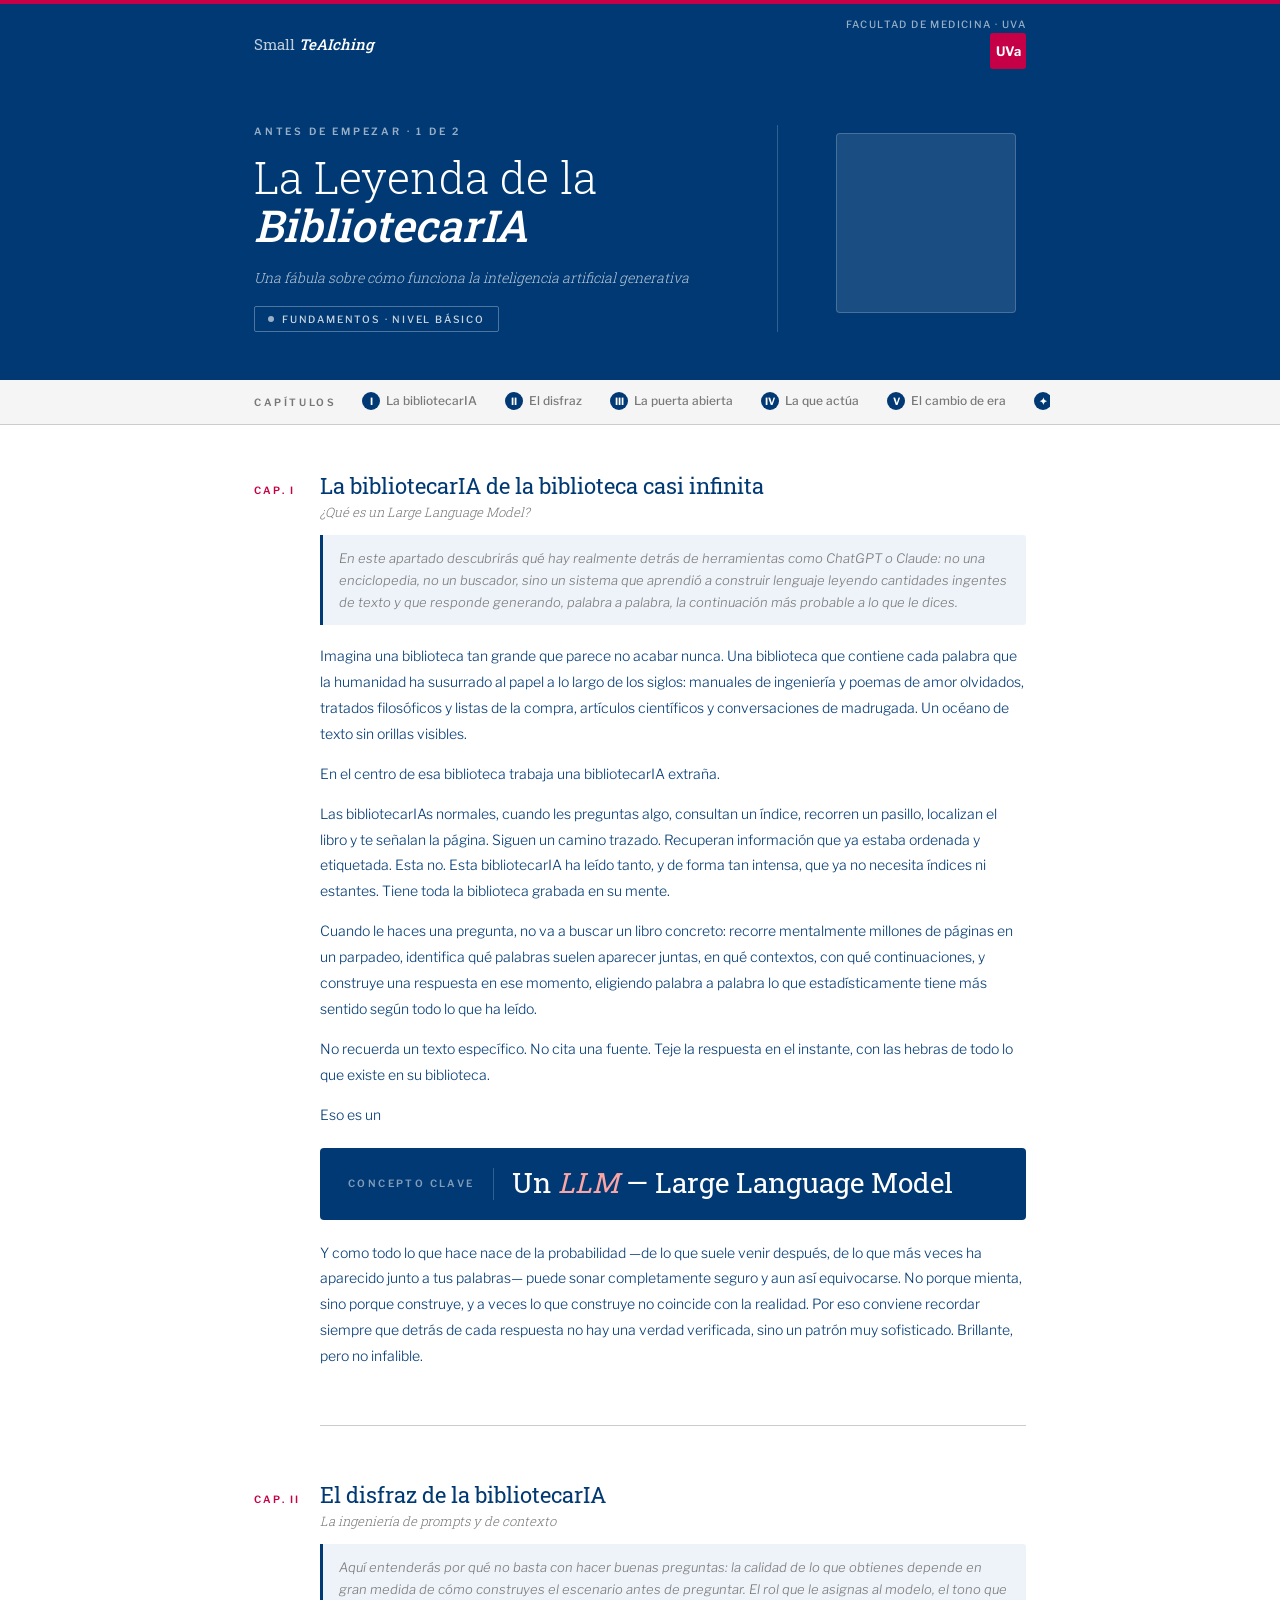
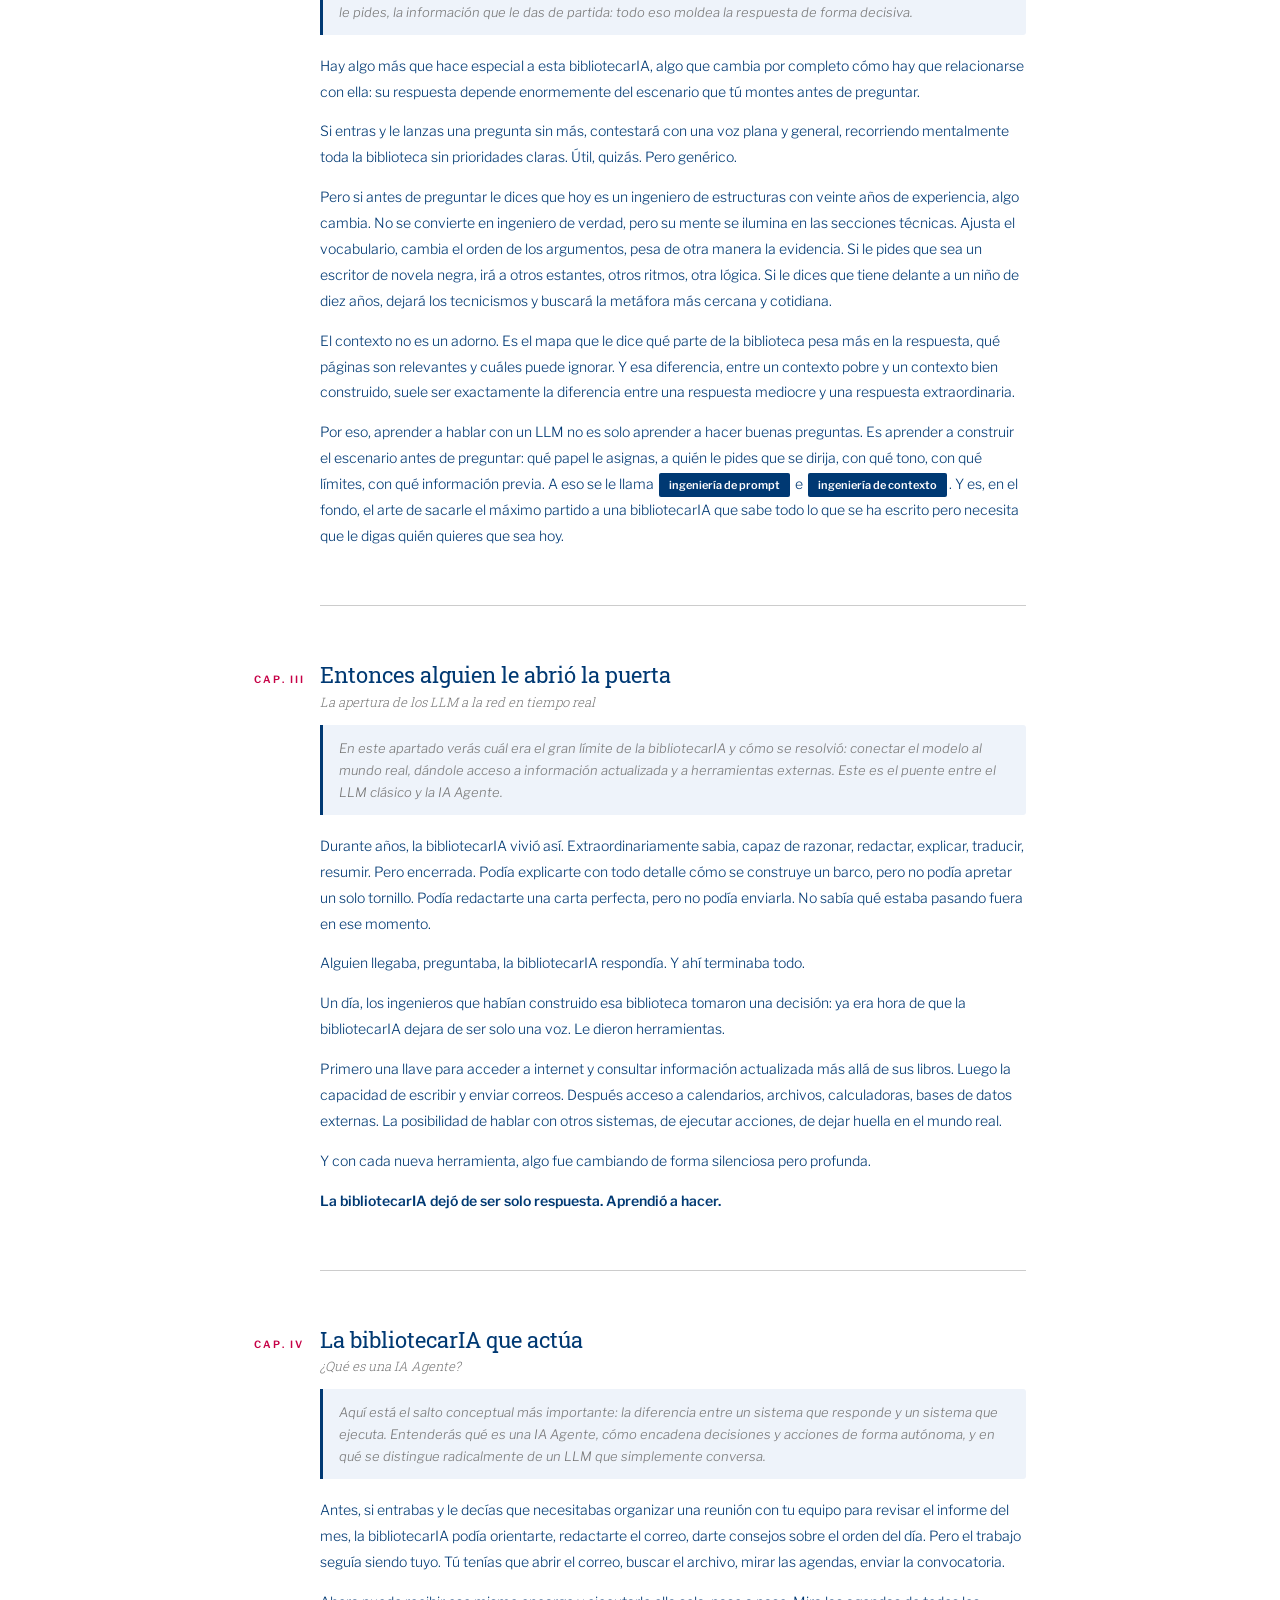
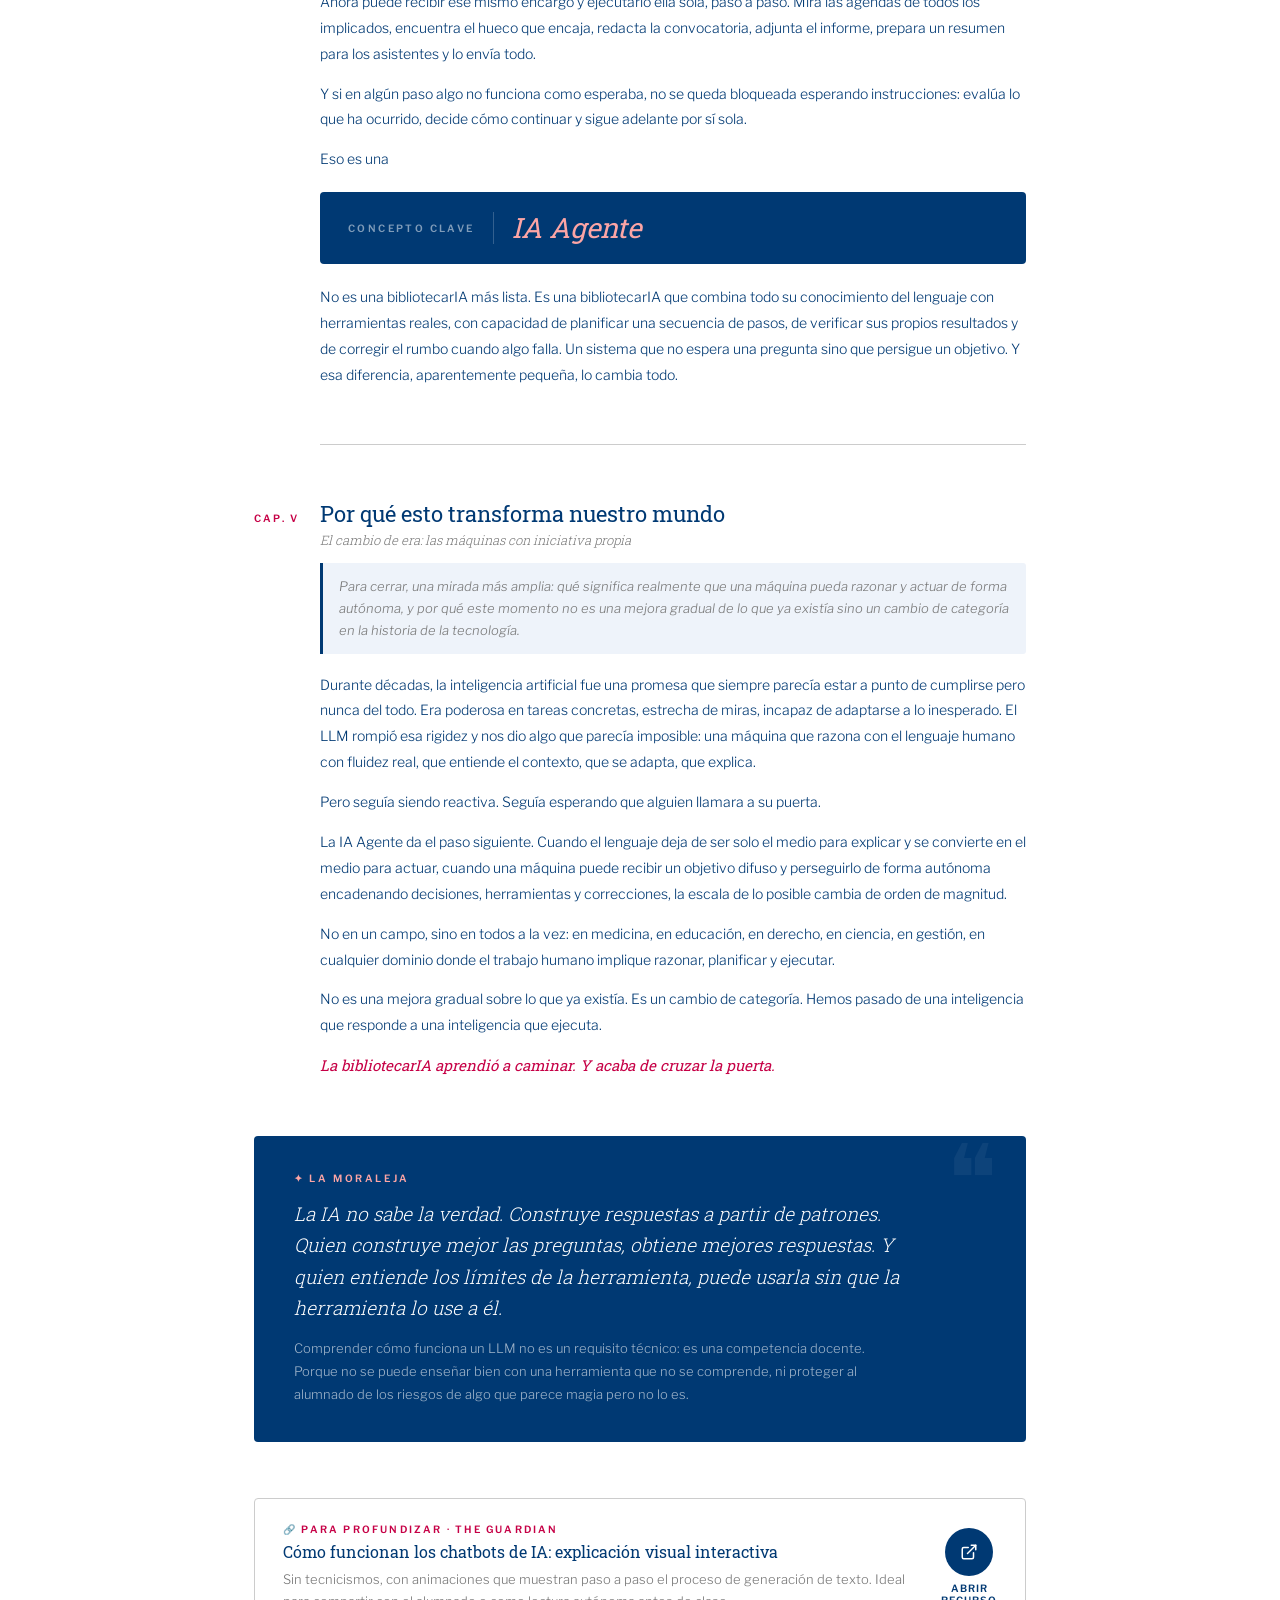
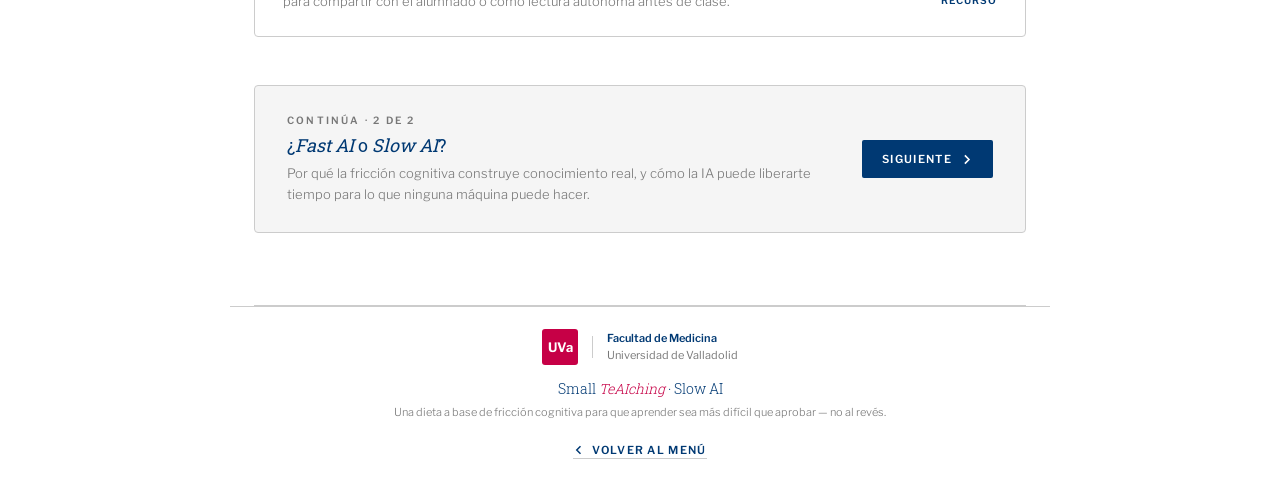
==== bibliotecaria/index.html @ f48d55a6 "Make navbar sticky and update layout structure" ====
<!DOCTYPE html>
<html lang="es">
<head>
  <meta charset="UTF-8" />
  <meta name="viewport" content="width=device-width, initial-scale=1.0" />
  <title>La Leyenda de la BibliotecarIA · Small TeAIching</title>
  <link href="https://fonts.googleapis.com/css2?family=Libre+Franklin:ital,wght@0,300;0,400;0,500;0,600;1,300;1,400&family=Roboto+Slab:wght@300;400;500&display=swap" rel="stylesheet" />
  <style>
    *, *::before, *::after { box-sizing: border-box; margin: 0; padding: 0; }
    :root {
      --white:    #FFFFFF;
      --gray-lt:  #CCCCCC;
      --gray-mid: #777777;
      --gray-bg:  #F5F5F5;
      --red:      #c60046;
      --blue:     #003973;
      --divider:  #CCCCCC;
      --hover-bg: #EEF3FA;
    }
    html { scroll-behavior: smooth; }
    body {
      font-family: 'Libre Franklin', sans-serif;
      background: var(--white);
      color: var(--blue);
      min-height: 100vh;
      display: flex; flex-direction: column; align-items: center;
    }

    .top-bar { width: 100%; height: 4px; background: var(--red); }

    .navbar { width: 100%; background: var(--blue); display: flex; justify-content: center; position: sticky; top: 0; z-index: 100; animation: fadeUp 0.5s ease both; }
    .navbar-inner { width: 100%; max-width: 820px; padding: 14px 24px 12px; display: flex; align-items: center; justify-content: space-between; }
    .nav-right { display: flex; flex-direction: column; align-items: flex-end; gap: 3px; }
    .nav-faculty { font-size: 10px; font-weight: 500; letter-spacing: 0.14em; text-transform: uppercase; color: rgba(255,255,255,0.6); }
    .nav-title { font-family: 'Roboto Slab', serif; font-size: 15px; font-weight: 400; color: rgba(255,255,255,0.75); }
    .nav-title em { font-style: italic; color: var(--white); font-weight: 500; }
    .uva-pill { background: var(--red); color: var(--white); font-family: 'Libre Franklin', sans-serif; font-size: 13px; font-weight: 700; width: 36px; height: 36px; border-radius: 3px; display: flex; align-items: center; justify-content: center; flex-shrink: 0; }

    .hero-wrap { width: 100%; background: var(--blue); display: flex; justify-content: center; padding-bottom: 48px; animation: fadeUp 0.6s 0.07s ease both; }
    .hero-inner { width: 100%; max-width: 820px; padding: 44px 24px 0; display: grid; grid-template-columns: 1fr 200px; gap: 48px; align-items: start; }
    .hero-title-col { display: flex; flex-direction: column; gap: 16px; border-right: 1px solid rgba(255,255,255,0.2); padding-right: 48px; }
    .hero-eyebrow { font-size: 10px; font-weight: 600; letter-spacing: 0.28em; text-transform: uppercase; color: rgba(255,255,255,0.6); }
    h1 { font-family: 'Roboto Slab', serif; font-size: clamp(28px, 5vw, 44px); font-weight: 300; line-height: 1.1; color: var(--white); }
    h1 em { font-style: italic; font-weight: 500; }
    .hero-tagline { font-family: 'Roboto Slab', serif; font-size: 14px; font-weight: 300; font-style: italic; color: rgba(255,255,255,0.72); line-height: 1.7; }
    .hero-badge { display: inline-flex; align-items: center; gap: 8px; border: 1px solid rgba(255,255,255,0.3); border-radius: 2px; padding: 6px 13px; align-self: flex-start; }
    .hero-badge span { font-size: 10px; font-weight: 500; letter-spacing: 0.18em; text-transform: uppercase; color: rgba(255,255,255,0.8); }
    .dot-w { width: 6px; height: 6px; border-radius: 50%; background: rgba(255,255,255,0.6); flex-shrink: 0; }
    .hero-img-col { display: flex; align-items: flex-start; justify-content: center; padding-top: 8px; }
    .hero-img-wrap { width: 180px; height: 180px; border-radius: 4px; overflow: hidden; background: rgba(255,255,255,0.1); border: 1px solid rgba(255,255,255,0.2); }
    .hero-img-wrap img { width: 100%; height: 100%; object-fit: cover; display: block; }

    /* toc bar */
    .toc-wrap { width: 100%; background: var(--gray-bg); border-bottom: 1px solid var(--divider); display: flex; justify-content: center; position: sticky; top: 0; z-index: 100; }
    .toc-inner { width: 100%; max-width: 820px; padding: 0 24px; display: flex; align-items: center; overflow-x: auto; scrollbar-width: none; }
    .toc-inner::-webkit-scrollbar { display: none; }
    .toc-label { font-size: 10px; font-weight: 600; letter-spacing: 0.26em; text-transform: uppercase; color: var(--gray-mid); white-space: nowrap; margin-right: 12px; flex-shrink: 0; }
    .toc-link { display: flex; align-items: center; gap: 6px; padding: 12px 14px; font-size: 12px; font-weight: 500; color: var(--gray-mid); text-decoration: none; border-bottom: 2px solid transparent; white-space: nowrap; transition: all 0.18s; }
    .toc-link:hover { color: var(--blue); border-bottom-color: var(--red); }
    .toc-num { display: inline-flex; align-items: center; justify-content: center; width: 18px; height: 18px; background: var(--blue); border-radius: 50%; font-size: 10px; font-weight: 700; color: var(--white); flex-shrink: 0; }

    /* chapters */
    .content-wrap { width: 100%; max-width: 820px; padding: 48px 24px 0; animation: fadeUp 0.6s 0.18s ease both; }
    .chapter { margin-bottom: 56px; opacity: 0; animation: fadeUp 0.45s ease both; }
    .chapter:nth-child(1) { animation-delay: 0.22s; }
    .chapter:nth-child(2) { animation-delay: 0.30s; }
    .chapter:nth-child(3) { animation-delay: 0.38s; }
    .chapter:nth-child(4) { animation-delay: 0.46s; }
    .chapter:nth-child(5) { animation-delay: 0.54s; }

    .chapter-header { display: flex; align-items: baseline; gap: 14px; margin-bottom: 4px; }
    .chapter-num { font-size: 10px; font-weight: 600; letter-spacing: 0.22em; text-transform: uppercase; color: var(--red); min-width: 52px; flex-shrink: 0; }
    h2 { font-family: 'Roboto Slab', serif; font-size: clamp(17px, 2.6vw, 22px); font-weight: 400; line-height: 1.2; color: var(--blue); }
    .chapter-subtitle { font-family: 'Roboto Slab', serif; font-size: 13px; font-weight: 300; font-style: italic; color: var(--gray-mid); margin-left: 66px; margin-bottom: 14px; }
    .chapter-intro { margin-left: 66px; margin-bottom: 18px; padding: 12px 16px; background: var(--hover-bg); border-left: 3px solid var(--blue); border-radius: 0 3px 3px 0; font-size: 13px; font-weight: 300; font-style: italic; color: var(--gray-mid); line-height: 1.7; }
    .chapter-body { margin-left: 66px; font-size: 14px; font-weight: 300; line-height: 1.85; color: var(--blue); }
    .chapter-body p { margin-bottom: 1em; }
    .chapter-body strong { font-weight: 600; }
    .chapter-divider { margin: 0 0 56px 66px; border: none; border-top: 1px solid var(--divider); }
    .chapter-close { font-family: 'Roboto Slab', serif; font-size: 15px; font-style: italic; font-weight: 400; color: var(--red); }

    .pill { display: inline-block; background: var(--blue); color: var(--white); font-size: 11px; font-weight: 600; padding: 2px 10px; border-radius: 2px; margin: 0 2px; }

    .concept-reveal { margin: 20px 0; padding: 20px 28px; background: var(--blue); border-radius: 4px; display: flex; align-items: center; gap: 18px; }
    .concept-reveal-label { font-size: 10px; font-weight: 600; letter-spacing: 0.24em; text-transform: uppercase; color: rgba(255,255,255,0.5); white-space: nowrap; flex-shrink: 0; }
    .concept-reveal-divider { width: 1px; height: 32px; background: rgba(255,255,255,0.2); flex-shrink: 0; }
    .concept-reveal-text { font-family: 'Roboto Slab', serif; font-size: clamp(20px, 3.2vw, 28px); font-weight: 400; color: var(--white); line-height: 1.1; }
    .concept-reveal-text em { font-style: italic; color: #FCA5A5; }

    /* moraleja */
    .moraleja-wrap { width: 100%; max-width: 820px; padding: 0 24px 56px; }
    .moraleja { background: var(--blue); border-radius: 4px; padding: 36px 40px; position: relative; overflow: hidden; }
    .moraleja::before { content: '❝'; position: absolute; top: -8px; right: 28px; font-size: 96px; color: rgba(255,255,255,0.05); font-family: 'Roboto Slab', serif; line-height: 1; pointer-events: none; }
    .moraleja-label { font-size: 10px; font-weight: 600; letter-spacing: 0.26em; text-transform: uppercase; color: #FCA5A5; margin-bottom: 14px; }
    .moraleja-text { font-family: 'Roboto Slab', serif; font-size: clamp(15px, 2.2vw, 19px); font-weight: 300; font-style: italic; line-height: 1.65; color: var(--white); max-width: 640px; margin-bottom: 14px; position: relative; z-index: 1; }
    .moraleja-sub { font-size: 13px; font-weight: 300; color: rgba(255,255,255,0.62); line-height: 1.75; max-width: 580px; position: relative; z-index: 1; }

    /* guardian */
    .guardian-wrap { width: 100%; max-width: 820px; padding: 0 24px 48px; }
    .guardian-card { border: 1px solid var(--divider); border-radius: 4px; padding: 24px 28px; display: grid; grid-template-columns: 1fr auto; gap: 24px; align-items: center; transition: border-color 0.18s, background 0.18s; }
    .guardian-card:hover { border-color: var(--blue); background: var(--hover-bg); }
    .ext-eyebrow { font-size: 10px; font-weight: 600; letter-spacing: 0.22em; text-transform: uppercase; color: var(--red); margin-bottom: 7px; }
    .ext-title { font-family: 'Roboto Slab', serif; font-size: 16px; font-weight: 400; color: var(--blue); line-height: 1.3; margin-bottom: 7px; }
    .ext-desc { font-size: 13px; font-weight: 300; color: var(--gray-mid); line-height: 1.65; }
    .ext-btn { display: flex; flex-direction: column; align-items: center; gap: 6px; text-decoration: none; flex-shrink: 0; }
    .ext-btn-circle { width: 48px; height: 48px; background: var(--blue); border-radius: 50%; display: flex; align-items: center; justify-content: center; transition: background 0.18s, transform 0.18s; }
    .ext-btn:hover .ext-btn-circle { background: var(--red); transform: scale(1.08); }
    .ext-btn svg { width: 18px; height: 18px; stroke: white; fill: none; stroke-width: 2; stroke-linecap: round; stroke-linejoin: round; }
    .ext-btn-text { font-size: 10px; font-weight: 600; letter-spacing: 0.1em; text-transform: uppercase; color: var(--blue); text-align: center; }

    /* next page CTA */
    .next-wrap { width: 100%; max-width: 820px; padding: 0 24px 72px; }
    .next-card { background: var(--gray-bg); border: 1px solid var(--divider); border-radius: 4px; padding: 28px 32px; display: grid; grid-template-columns: 1fr auto; gap: 24px; align-items: center; }
    .next-eyebrow { font-size: 10px; font-weight: 600; letter-spacing: 0.22em; text-transform: uppercase; color: var(--gray-mid); margin-bottom: 8px; }
    .next-title { font-family: 'Roboto Slab', serif; font-size: 18px; font-weight: 400; color: var(--blue); line-height: 1.25; margin-bottom: 6px; }
    .next-title em { font-style: italic; }
    .next-desc { font-size: 13px; font-weight: 300; color: var(--gray-mid); line-height: 1.6; }
    .next-btn { display: inline-flex; align-items: center; gap: 8px; font-size: 11px; font-weight: 600; letter-spacing: 0.12em; text-transform: uppercase; color: var(--white); background: var(--blue); padding: 12px 20px; border-radius: 2px; text-decoration: none; white-space: nowrap; flex-shrink: 0; transition: background 0.18s; }
    .next-btn:hover { background: var(--red); }
    .next-btn svg { width: 13px; height: 13px; stroke: currentColor; fill: none; stroke-width: 2; flex-shrink: 0; }

    /* footer */
    .section-divider { width: 100%; max-width: 820px; padding: 0 24px; }
    .section-divider hr { border: none; border-top: 1px solid var(--divider); }
    footer { width: 100%; max-width: 820px; padding: 22px 24px 36px; text-align: center; border-top: 1px solid var(--divider); }
    .footer-logos { display: flex; align-items: center; justify-content: center; gap: 14px; margin-bottom: 14px; flex-wrap: wrap; }
    .footer-uva-pill { background: var(--red); color: var(--white); font-family: 'Libre Franklin', sans-serif; font-size: 13px; font-weight: 700; width: 36px; height: 36px; border-radius: 3px; display: flex; align-items: center; justify-content: center; flex-shrink: 0; }
    .footer-vline { width: 1px; height: 22px; background: var(--gray-lt); }
    .footer-inst { display: flex; flex-direction: column; align-items: flex-start; gap: 1px; }
    .footer-inst span { font-size: 11px; font-weight: 400; color: var(--gray-mid); line-height: 1.45; }
    .footer-inst strong { font-weight: 600; color: var(--blue); }
    .footer-project { font-family: 'Roboto Slab', serif; font-size: 14px; font-weight: 300; color: var(--blue); margin-bottom: 6px; }
    .footer-project em { font-style: italic; color: var(--red); }
    .footer-credit { font-size: 11px; color: var(--gray-mid); font-weight: 300; line-height: 1.6; }
    .back-link { display: inline-flex; align-items: center; gap: 7px; font-size: 11px; font-weight: 600; letter-spacing: 0.12em; text-transform: uppercase; color: var(--blue); text-decoration: none; border-bottom: 1px solid var(--gray-lt); padding-bottom: 1px; transition: color 0.18s, border-color 0.18s; }
    .back-link:hover { color: var(--red); border-color: var(--red); }
    .back-link svg { width: 12px; height: 12px; stroke: currentColor; fill: none; stroke-width: 2; }

    @keyframes fadeUp { from { opacity: 0; transform: translateY(14px); } to { opacity: 1; transform: translateY(0); } }

    @media (max-width: 700px) {
      .hero-inner { grid-template-columns: 1fr; gap: 28px; }
      .hero-title-col { border-right: none; padding-right: 0; border-bottom: 1px solid rgba(255,255,255,0.2); padding-bottom: 28px; }
      .hero-img-col { display: none; }
      .chapter-subtitle, .chapter-intro, .chapter-body, .chapter-divider { margin-left: 0; }
      .guardian-card, .next-card { grid-template-columns: 1fr; }
      .ext-btn { flex-direction: row; }
    }
    @media (max-width: 500px) {
      .navbar-inner, .hero-inner { padding-left: 16px; padding-right: 16px; }
      .content-wrap, .moraleja-wrap, .guardian-wrap, .next-wrap { padding-left: 16px; padding-right: 16px; }
    }
  </style>
</head>
<body>

  <div class="top-bar"></div>

  <nav class="navbar">
    <div class="navbar-inner">
      <span class="nav-title">Small <em>TeAIching</em></span>
      <div class="nav-right">
        <span class="nav-faculty">Facultad de Medicina · UVa</span>
        <div class="uva-pill">UVa</div>
      </div>
    </div>
  </nav>

  <div class="hero-wrap">
    <div class="hero-inner">
      <div class="hero-title-col">
        <span class="hero-eyebrow">Antes de empezar · 1 de 2</span>
        <h1>La Leyenda de la<br /><em>BibliotecarIA</em></h1>
        <p class="hero-tagline">Una fábula sobre cómo funciona la inteligencia artificial generativa</p>
        <div class="hero-badge">
          <div class="dot-w"></div>
          <span>Fundamentos · Nivel básico</span>
        </div>
      </div>
      <div class="hero-img-col">
        <div class="hero-img-wrap">
          <img src="https://raw.githubusercontent.com/Tutorcyllo/smallteaiching/main/images/bibliotecaria.avif" alt="La BibliotecarIA" onerror="this.style.display='none'" />
        </div>
      </div>
    </div>
  </div>

  <div class="toc-wrap">
    <div class="toc-inner">
      <span class="toc-label">Capítulos</span>
      <a href="#cap1" class="toc-link"><span class="toc-num">I</span>La bibliotecarIA</a>
      <a href="#cap2" class="toc-link"><span class="toc-num">II</span>El disfraz</a>
      <a href="#cap3" class="toc-link"><span class="toc-num">III</span>La puerta abierta</a>
      <a href="#cap4" class="toc-link"><span class="toc-num">IV</span>La que actúa</a>
      <a href="#cap5" class="toc-link"><span class="toc-num">V</span>El cambio de era</a>
      <a href="#moraleja" class="toc-link"><span class="toc-num">✦</span>Moraleja</a>
    </div>
  </div>

  <main class="content-wrap">

    <div class="chapter" id="cap1">
      <div class="chapter-header">
        <span class="chapter-num">Cap. I</span>
        <h2>La bibliotecarIA de la biblioteca casi infinita</h2>
      </div>
      <p class="chapter-subtitle">¿Qué es un Large Language Model?</p>
      <div class="chapter-intro">En este apartado descubrirás qué hay realmente detrás de herramientas como ChatGPT o Claude: no una enciclopedia, no un buscador, sino un sistema que aprendió a construir lenguaje leyendo cantidades ingentes de texto y que responde generando, palabra a palabra, la continuación más probable a lo que le dices.</div>
      <div class="chapter-body">
        <p>Imagina una biblioteca tan grande que parece no acabar nunca. Una biblioteca que contiene cada palabra que la humanidad ha susurrado al papel a lo largo de los siglos: manuales de ingeniería y poemas de amor olvidados, tratados filosóficos y listas de la compra, artículos científicos y conversaciones de madrugada. Un océano de texto sin orillas visibles.</p>
        <p>En el centro de esa biblioteca trabaja una bibliotecarIA extraña.</p>
        <p>Las bibliotecarIAs normales, cuando les preguntas algo, consultan un índice, recorren un pasillo, localizan el libro y te señalan la página. Siguen un camino trazado. Recuperan información que ya estaba ordenada y etiquetada. Esta no. Esta bibliotecarIA ha leído tanto, y de forma tan intensa, que ya no necesita índices ni estantes. Tiene toda la biblioteca grabada en su mente.</p>
        <p>Cuando le haces una pregunta, no va a buscar un libro concreto: recorre mentalmente millones de páginas en un parpadeo, identifica qué palabras suelen aparecer juntas, en qué contextos, con qué continuaciones, y construye una respuesta en ese momento, eligiendo palabra a palabra lo que estadísticamente tiene más sentido según todo lo que ha leído.</p>
        <p>No recuerda un texto específico. No cita una fuente. Teje la respuesta en el instante, con las hebras de todo lo que existe en su biblioteca.</p>
        <p>Eso es un</p>
        <div class="concept-reveal">
          <span class="concept-reveal-label">Concepto clave</span>
          <div class="concept-reveal-divider"></div>
          <span class="concept-reveal-text">Un <em>LLM</em> — Large Language Model</span>
        </div>
        <p>Y como todo lo que hace nace de la probabilidad —de lo que suele venir después, de lo que más veces ha aparecido junto a tus palabras— puede sonar completamente seguro y aun así equivocarse. No porque mienta, sino porque construye, y a veces lo que construye no coincide con la realidad. Por eso conviene recordar siempre que detrás de cada respuesta no hay una verdad verificada, sino un patrón muy sofisticado. Brillante, pero no infalible.</p>
      </div>
    </div>
    <hr class="chapter-divider" />

    <div class="chapter" id="cap2">
      <div class="chapter-header">
        <span class="chapter-num">Cap. II</span>
        <h2>El disfraz de la bibliotecarIA</h2>
      </div>
      <p class="chapter-subtitle">La ingeniería de prompts y de contexto</p>
      <div class="chapter-intro">Aquí entenderás por qué no basta con hacer buenas preguntas: la calidad de lo que obtienes depende en gran medida de cómo construyes el escenario antes de preguntar. El rol que le asignas al modelo, el tono que le pides, la información que le das de partida: todo eso moldea la respuesta de forma decisiva.</div>
      <div class="chapter-body">
        <p>Hay algo más que hace especial a esta bibliotecarIA, algo que cambia por completo cómo hay que relacionarse con ella: su respuesta depende enormemente del escenario que tú montes antes de preguntar.</p>
        <p>Si entras y le lanzas una pregunta sin más, contestará con una voz plana y general, recorriendo mentalmente toda la biblioteca sin prioridades claras. Útil, quizás. Pero genérico.</p>
        <p>Pero si antes de preguntar le dices que hoy es un ingeniero de estructuras con veinte años de experiencia, algo cambia. No se convierte en ingeniero de verdad, pero su mente se ilumina en las secciones técnicas. Ajusta el vocabulario, cambia el orden de los argumentos, pesa de otra manera la evidencia. Si le pides que sea un escritor de novela negra, irá a otros estantes, otros ritmos, otra lógica. Si le dices que tiene delante a un niño de diez años, dejará los tecnicismos y buscará la metáfora más cercana y cotidiana.</p>
        <p>El contexto no es un adorno. Es el mapa que le dice qué parte de la biblioteca pesa más en la respuesta, qué páginas son relevantes y cuáles puede ignorar. Y esa diferencia, entre un contexto pobre y un contexto bien construido, suele ser exactamente la diferencia entre una respuesta mediocre y una respuesta extraordinaria.</p>
        <p>Por eso, aprender a hablar con un LLM no es solo aprender a hacer buenas preguntas. Es aprender a construir el escenario antes de preguntar: qué papel le asignas, a quién le pides que se dirija, con qué tono, con qué límites, con qué información previa. A eso se le llama <span class="pill">ingeniería de prompt</span> e <span class="pill">ingeniería de contexto</span>. Y es, en el fondo, el arte de sacarle el máximo partido a una bibliotecarIA que sabe todo lo que se ha escrito pero necesita que le digas quién quieres que sea hoy.</p>
      </div>
    </div>
    <hr class="chapter-divider" />

    <div class="chapter" id="cap3">
      <div class="chapter-header">
        <span class="chapter-num">Cap. III</span>
        <h2>Entonces alguien le abrió la puerta</h2>
      </div>
      <p class="chapter-subtitle">La apertura de los LLM a la red en tiempo real</p>
      <div class="chapter-intro">En este apartado verás cuál era el gran límite de la bibliotecarIA y cómo se resolvió: conectar el modelo al mundo real, dándole acceso a información actualizada y a herramientas externas. Este es el puente entre el LLM clásico y la IA Agente.</div>
      <div class="chapter-body">
        <p>Durante años, la bibliotecarIA vivió así. Extraordinariamente sabia, capaz de razonar, redactar, explicar, traducir, resumir. Pero encerrada. Podía explicarte con todo detalle cómo se construye un barco, pero no podía apretar un solo tornillo. Podía redactarte una carta perfecta, pero no podía enviarla. No sabía qué estaba pasando fuera en ese momento.</p>
        <p>Alguien llegaba, preguntaba, la bibliotecarIA respondía. Y ahí terminaba todo.</p>
        <p>Un día, los ingenieros que habían construido esa biblioteca tomaron una decisión: ya era hora de que la bibliotecarIA dejara de ser solo una voz. Le dieron herramientas.</p>
        <p>Primero una llave para acceder a internet y consultar información actualizada más allá de sus libros. Luego la capacidad de escribir y enviar correos. Después acceso a calendarios, archivos, calculadoras, bases de datos externas. La posibilidad de hablar con otros sistemas, de ejecutar acciones, de dejar huella en el mundo real.</p>
        <p>Y con cada nueva herramienta, algo fue cambiando de forma silenciosa pero profunda.</p>
        <p><strong>La bibliotecarIA dejó de ser solo respuesta. Aprendió a hacer.</strong></p>
      </div>
    </div>
    <hr class="chapter-divider" />

    <div class="chapter" id="cap4">
      <div class="chapter-header">
        <span class="chapter-num">Cap. IV</span>
        <h2>La bibliotecarIA que actúa</h2>
      </div>
      <p class="chapter-subtitle">¿Qué es una IA Agente?</p>
      <div class="chapter-intro">Aquí está el salto conceptual más importante: la diferencia entre un sistema que responde y un sistema que ejecuta. Entenderás qué es una IA Agente, cómo encadena decisiones y acciones de forma autónoma, y en qué se distingue radicalmente de un LLM que simplemente conversa.</div>
      <div class="chapter-body">
        <p>Antes, si entrabas y le decías que necesitabas organizar una reunión con tu equipo para revisar el informe del mes, la bibliotecarIA podía orientarte, redactarte el correo, darte consejos sobre el orden del día. Pero el trabajo seguía siendo tuyo. Tú tenías que abrir el correo, buscar el archivo, mirar las agendas, enviar la convocatoria.</p>
        <p>Ahora puede recibir ese mismo encargo y ejecutarlo ella sola, paso a paso. Mira las agendas de todos los implicados, encuentra el hueco que encaja, redacta la convocatoria, adjunta el informe, prepara un resumen para los asistentes y lo envía todo.</p>
        <p>Y si en algún paso algo no funciona como esperaba, no se queda bloqueada esperando instrucciones: evalúa lo que ha ocurrido, decide cómo continuar y sigue adelante por sí sola.</p>
        <p>Eso es una</p>
        <div class="concept-reveal">
          <span class="concept-reveal-label">Concepto clave</span>
          <div class="concept-reveal-divider"></div>
          <span class="concept-reveal-text"><em>IA Agente</em></span>
        </div>
        <p>No es una bibliotecarIA más lista. Es una bibliotecarIA que combina todo su conocimiento del lenguaje con herramientas reales, con capacidad de planificar una secuencia de pasos, de verificar sus propios resultados y de corregir el rumbo cuando algo falla. Un sistema que no espera una pregunta sino que persigue un objetivo. Y esa diferencia, aparentemente pequeña, lo cambia todo.</p>
      </div>
    </div>
    <hr class="chapter-divider" />

    <div class="chapter" id="cap5">
      <div class="chapter-header">
        <span class="chapter-num">Cap. V</span>
        <h2>Por qué esto transforma nuestro mundo</h2>
      </div>
      <p class="chapter-subtitle">El cambio de era: las máquinas con iniciativa propia</p>
      <div class="chapter-intro">Para cerrar, una mirada más amplia: qué significa realmente que una máquina pueda razonar y actuar de forma autónoma, y por qué este momento no es una mejora gradual de lo que ya existía sino un cambio de categoría en la historia de la tecnología.</div>
      <div class="chapter-body">
        <p>Durante décadas, la inteligencia artificial fue una promesa que siempre parecía estar a punto de cumplirse pero nunca del todo. Era poderosa en tareas concretas, estrecha de miras, incapaz de adaptarse a lo inesperado. El LLM rompió esa rigidez y nos dio algo que parecía imposible: una máquina que razona con el lenguaje humano con fluidez real, que entiende el contexto, que se adapta, que explica.</p>
        <p>Pero seguía siendo reactiva. Seguía esperando que alguien llamara a su puerta.</p>
        <p>La IA Agente da el paso siguiente. Cuando el lenguaje deja de ser solo el medio para explicar y se convierte en el medio para actuar, cuando una máquina puede recibir un objetivo difuso y perseguirlo de forma autónoma encadenando decisiones, herramientas y correcciones, la escala de lo posible cambia de orden de magnitud.</p>
        <p>No en un campo, sino en todos a la vez: en medicina, en educación, en derecho, en ciencia, en gestión, en cualquier dominio donde el trabajo humano implique razonar, planificar y ejecutar.</p>
        <p>No es una mejora gradual sobre lo que ya existía. Es un cambio de categoría. Hemos pasado de una inteligencia que responde a una inteligencia que ejecuta.</p>
        <p class="chapter-close">La bibliotecarIA aprendió a caminar. Y acaba de cruzar la puerta.</p>
      </div>
    </div>

  </main>

  <div class="moraleja-wrap" id="moraleja">
    <div class="moraleja">
      <p class="moraleja-label">✦ La moraleja</p>
      <p class="moraleja-text">La IA no sabe la verdad. Construye respuestas a partir de patrones. Quien construye mejor las preguntas, obtiene mejores respuestas. Y quien entiende los límites de la herramienta, puede usarla sin que la herramienta lo use a él.</p>
      <p class="moraleja-sub">Comprender cómo funciona un LLM no es un requisito técnico: es una competencia docente. Porque no se puede enseñar bien con una herramienta que no se comprende, ni proteger al alumnado de los riesgos de algo que parece magia pero no lo es.</p>
    </div>
  </div>

  <div class="guardian-wrap">
    <div class="guardian-card">
      <div>
        <p class="ext-eyebrow">🔗 Para profundizar · The Guardian</p>
        <h3 class="ext-title">Cómo funcionan los chatbots de IA: explicación visual interactiva</h3>
        <p class="ext-desc">Sin tecnicismos, con animaciones que muestran paso a paso el proceso de generación de texto. Ideal para compartir con el alumnado o como lectura autónoma antes de clase.</p>
      </div>
      <a href="https://www.theguardian.com/technology/ng-interactive/2023/nov/01/how-ai-chatbots-like-chatgpt-or-bard-work-visual-explainer" target="_blank" rel="noopener" class="ext-btn">
        <div class="ext-btn-circle">
          <svg viewBox="0 0 24 24"><path d="M18 13v6a2 2 0 01-2 2H5a2 2 0 01-2-2V8a2 2 0 012-2h6"/><polyline points="15 3 21 3 21 9"/><line x1="10" y1="14" x2="21" y2="3"/></svg>
        </div>
        <span class="ext-btn-text">Abrir<br/>recurso</span>
      </a>
    </div>
  </div>

  <!-- NEXT PAGE CTA -->
  <div class="next-wrap">
    <div class="next-card">
      <div>
        <p class="next-eyebrow">Continúa · 2 de 2</p>
        <p class="next-title">¿<em>Fast AI</em> o <em>Slow AI</em>?</p>
        <p class="next-desc">Por qué la fricción cognitiva construye conocimiento real, y cómo la IA puede liberarte tiempo para lo que ninguna máquina puede hacer.</p>
      </div>
      <a href="https://tutorcyllo.github.io/smallteaiching/slowai/" class="next-btn">
        Siguiente
        <svg viewBox="0 0 16 16"><path d="M6 3l5 5-5 5"/></svg>
      </a>
    </div>
  </div>

  <div class="section-divider"><hr /></div>
  <footer>
    <div class="footer-logos">
      <div class="footer-uva-pill">UVa</div>
      <div class="footer-vline"></div>
      <div class="footer-inst">
        <span><strong>Facultad de Medicina</strong></span>
        <span>Universidad de Valladolid</span>
      </div>
    </div>
    <p class="footer-project">Small <em>TeAIching</em> · Slow AI</p>
    <p class="footer-credit">Una dieta a base de fricción cognitiva para que aprender sea más difícil que aprobar — no al revés.</p>
    <br />
    <a href="https://tutorcyllo.github.io/smallteaiching/" class="back-link">
      <svg viewBox="0 0 16 16"><path d="M10 3L5 8l5 5"/></svg>
      Volver al menú
    </a>
  </footer>

</body>
</html>
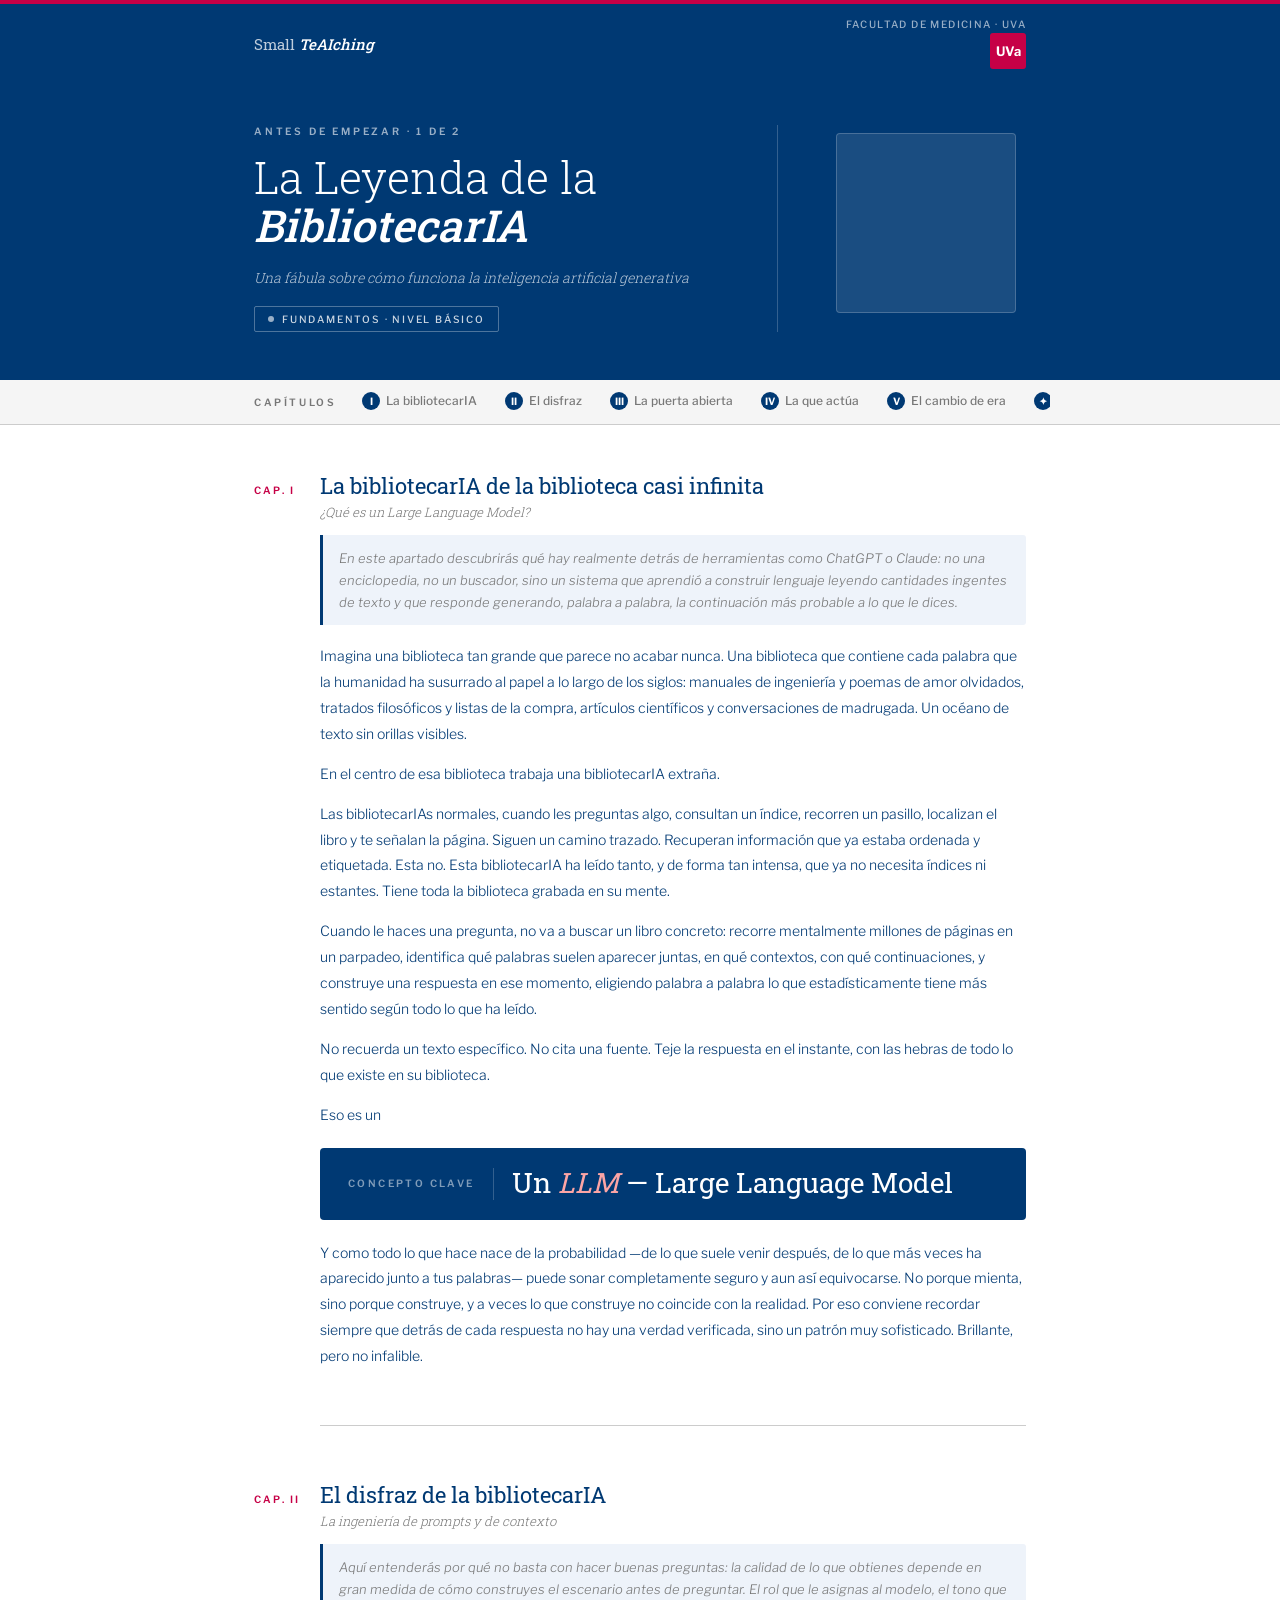
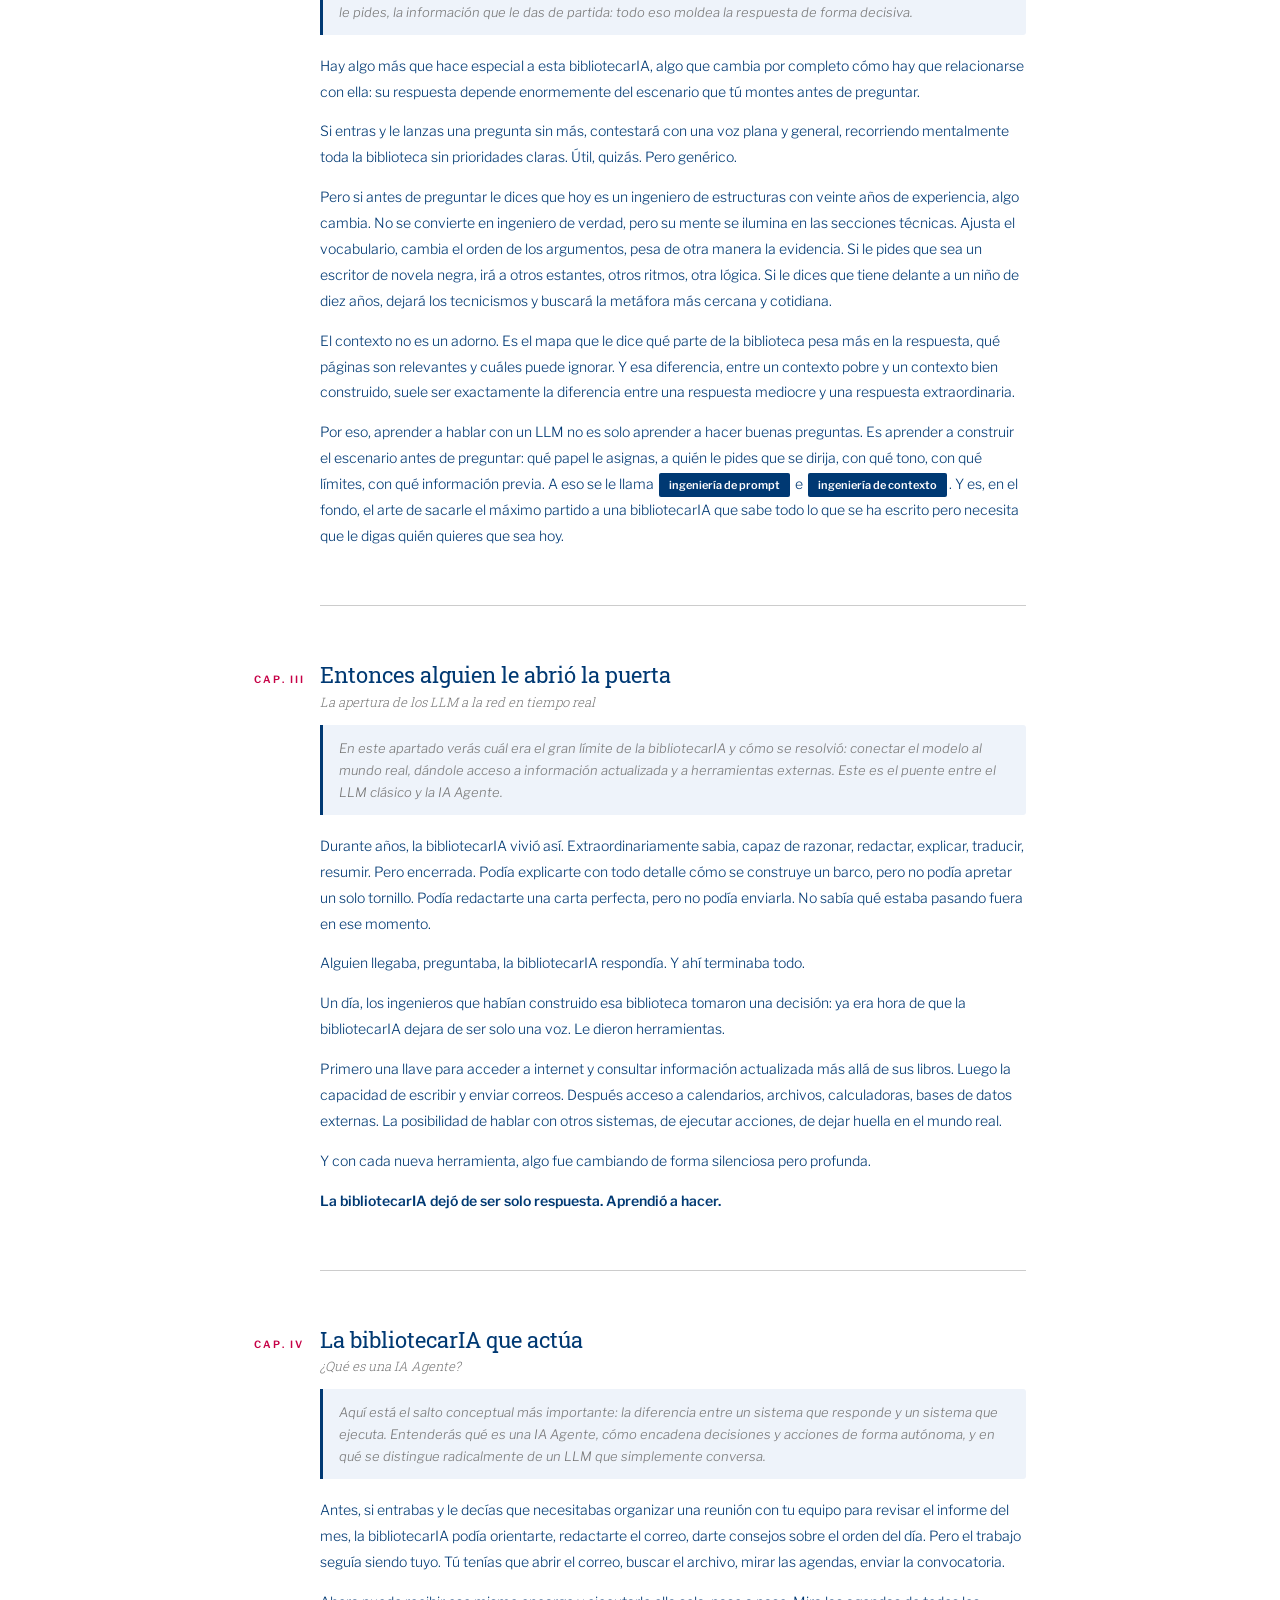
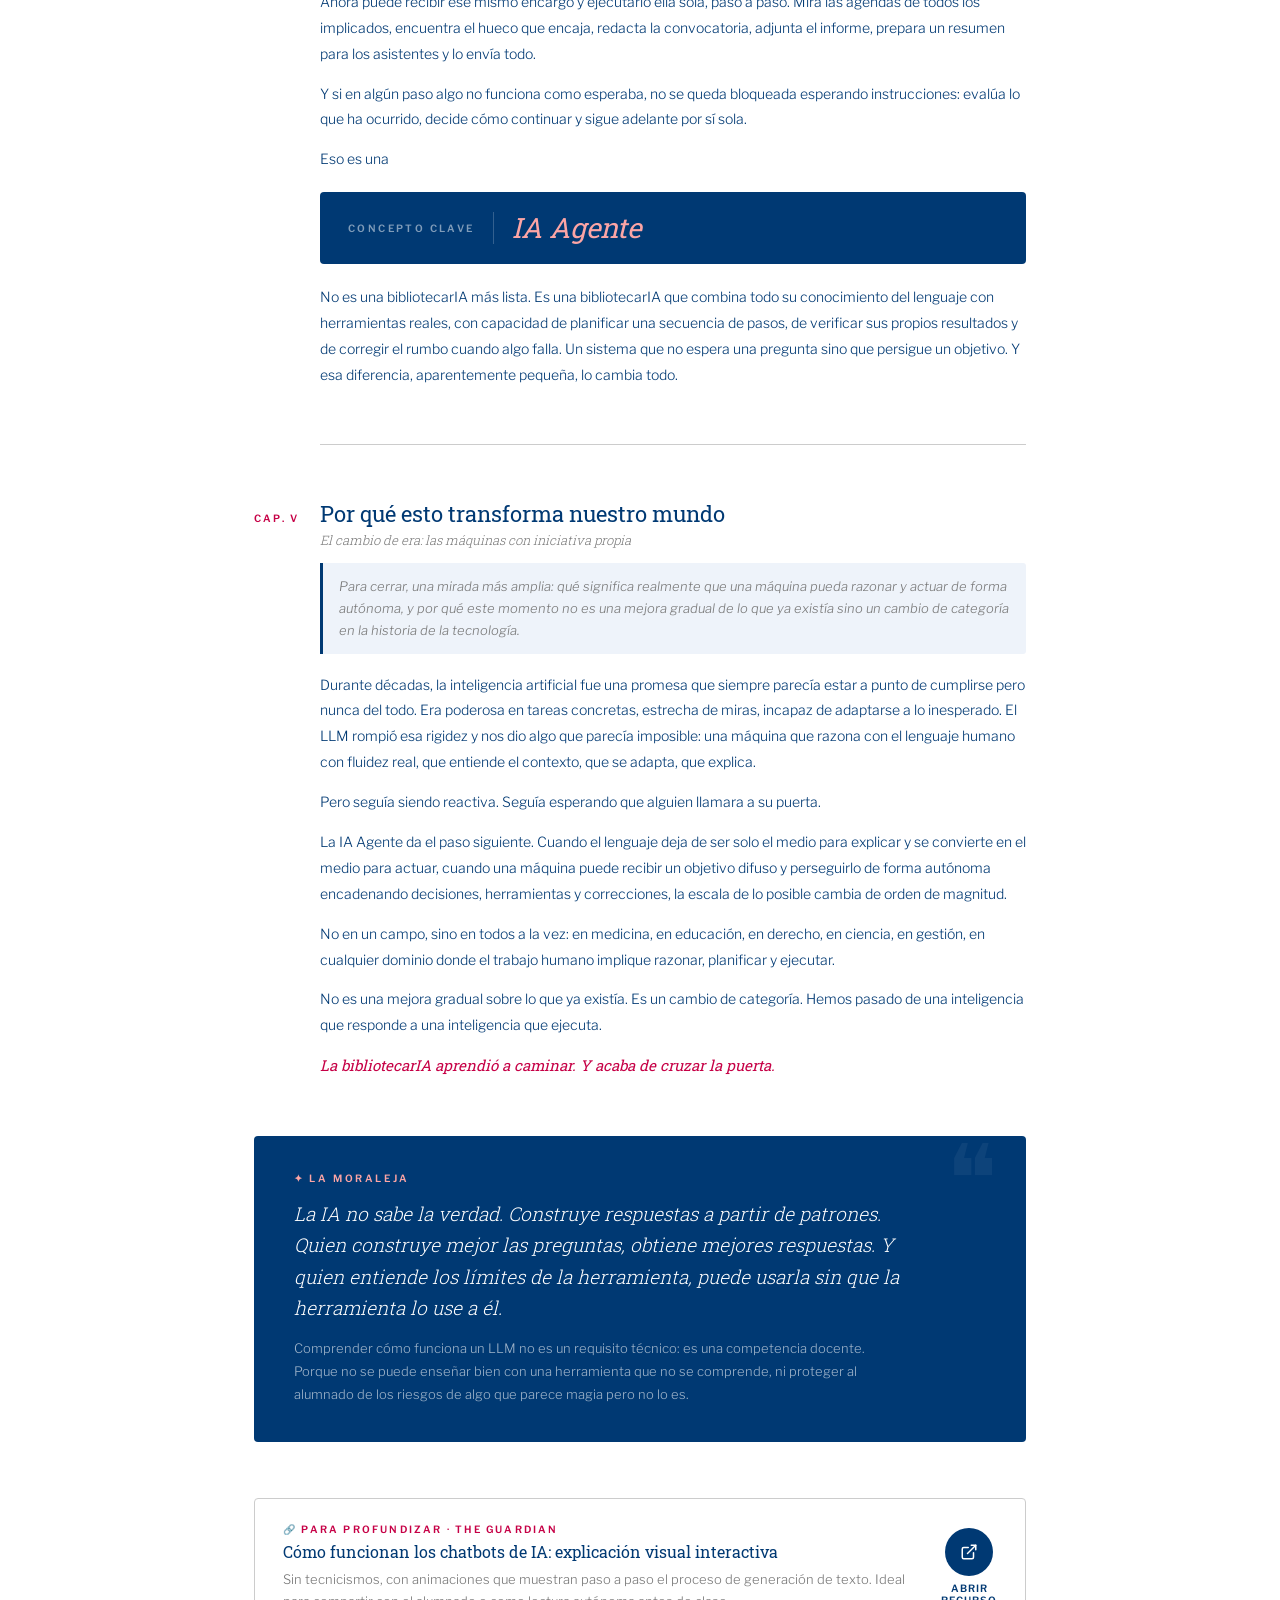
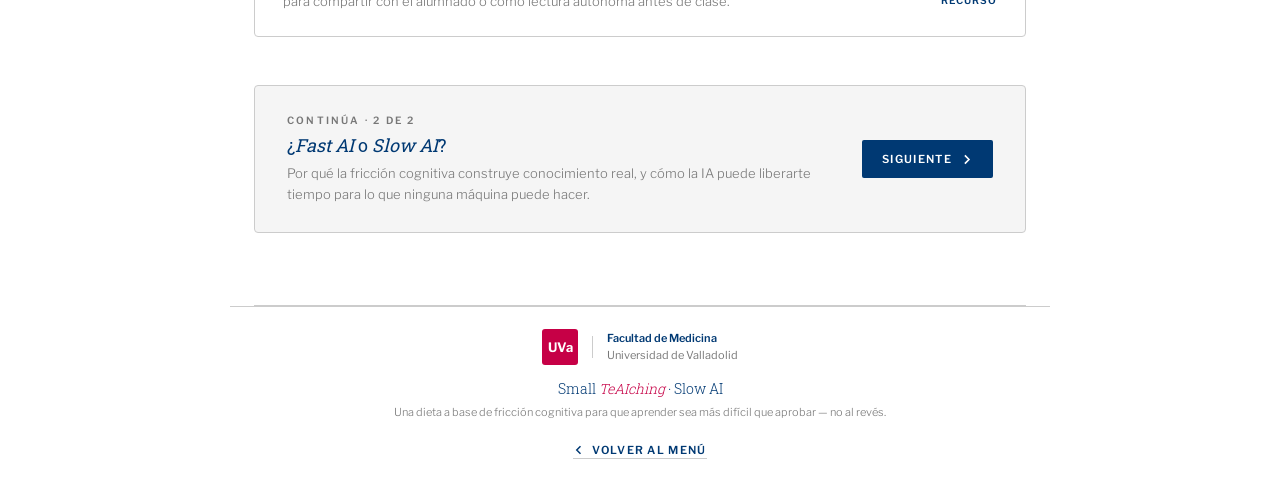
==== commit 438f0a12: "Update index.html" ====
--- a/bibliotecaria/index.html
+++ b/bibliotecaria/index.html
@@ -51,7 +51,7 @@
     .hero-img-wrap img { width: 100%; height: 100%; object-fit: cover; display: block; }
 
     /* toc bar */
-    .toc-wrap { width: 100%; background: var(--gray-bg); border-bottom: 1px solid var(--divider); display: flex; justify-content: center; position: sticky; top: 0; z-index: 100; }
+    .toc-wrap { width: 100%; background: var(--gray-bg); border-bottom: 1px solid var(--divider); display: flex; justify-content: center; }
     .toc-inner { width: 100%; max-width: 820px; padding: 0 24px; display: flex; align-items: center; overflow-x: auto; scrollbar-width: none; }
     .toc-inner::-webkit-scrollbar { display: none; }
     .toc-label { font-size: 10px; font-weight: 600; letter-spacing: 0.26em; text-transform: uppercase; color: var(--gray-mid); white-space: nowrap; margin-right: 12px; flex-shrink: 0; }
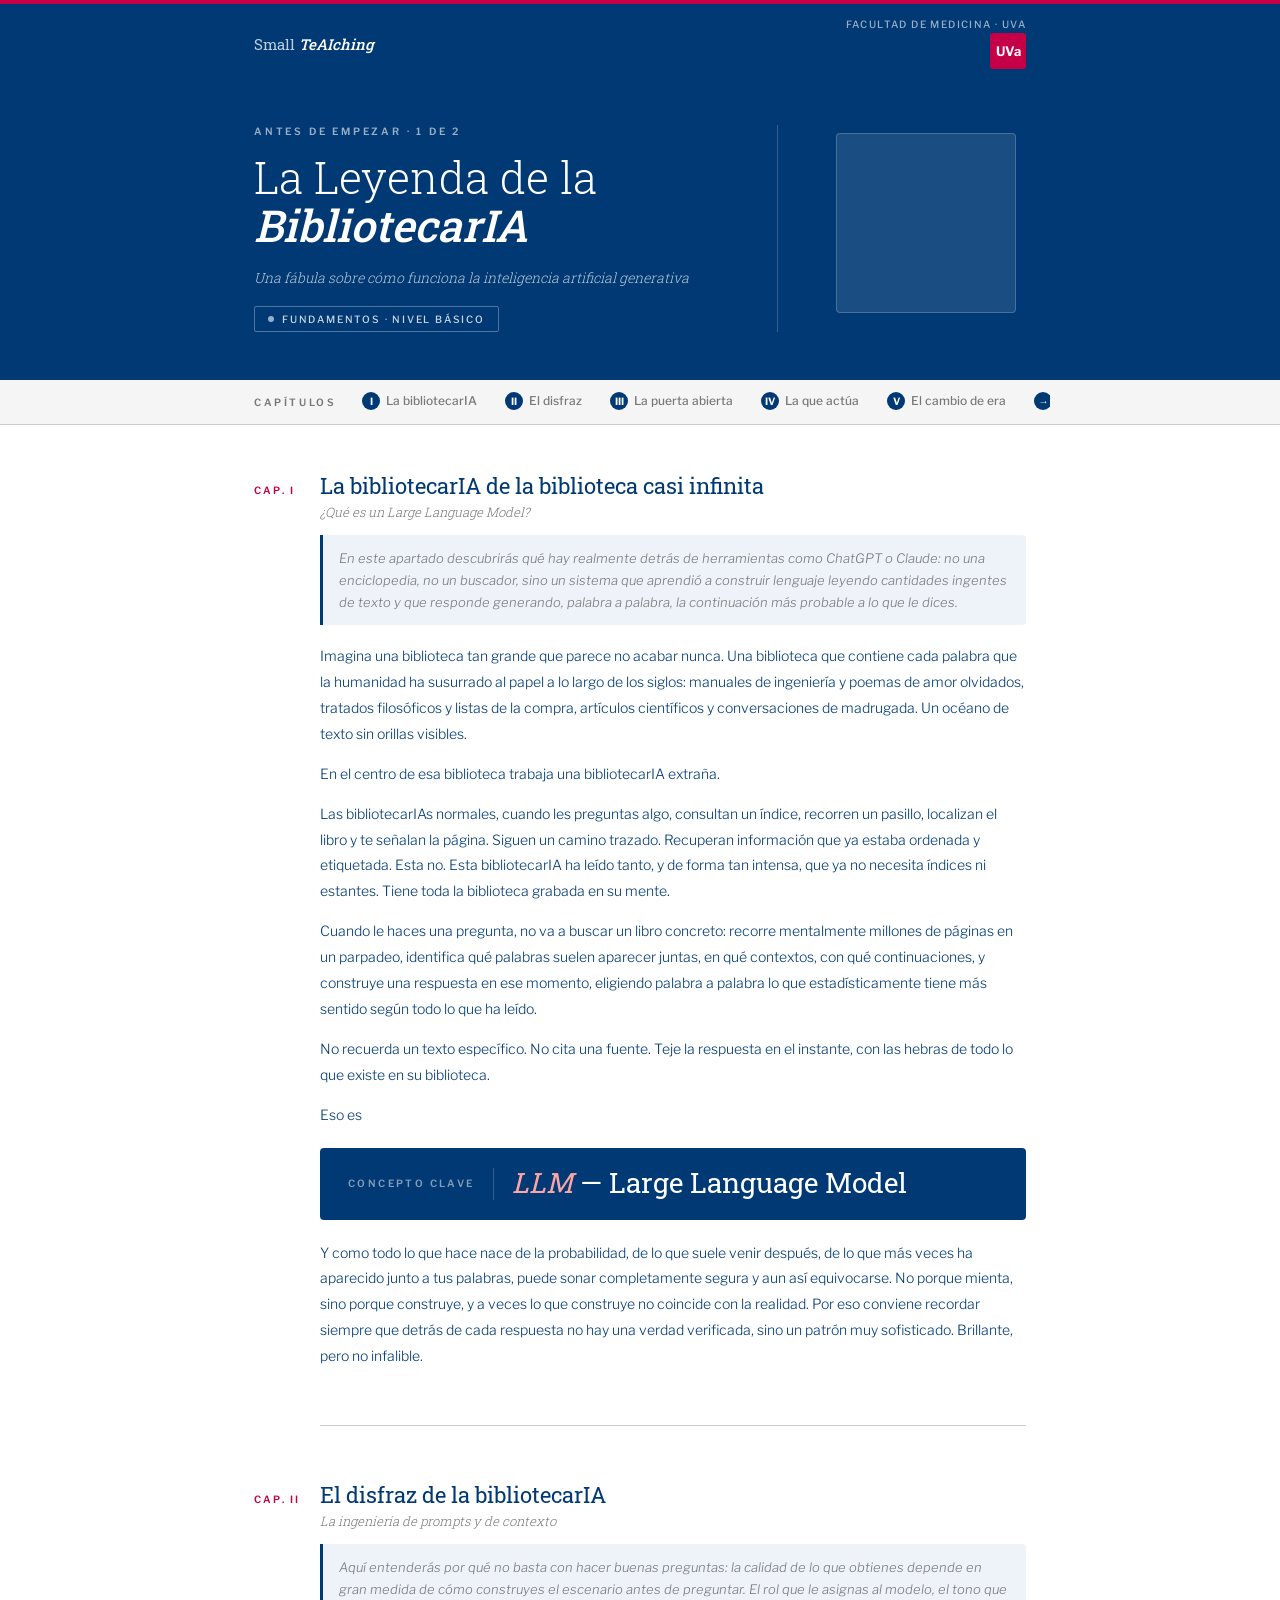
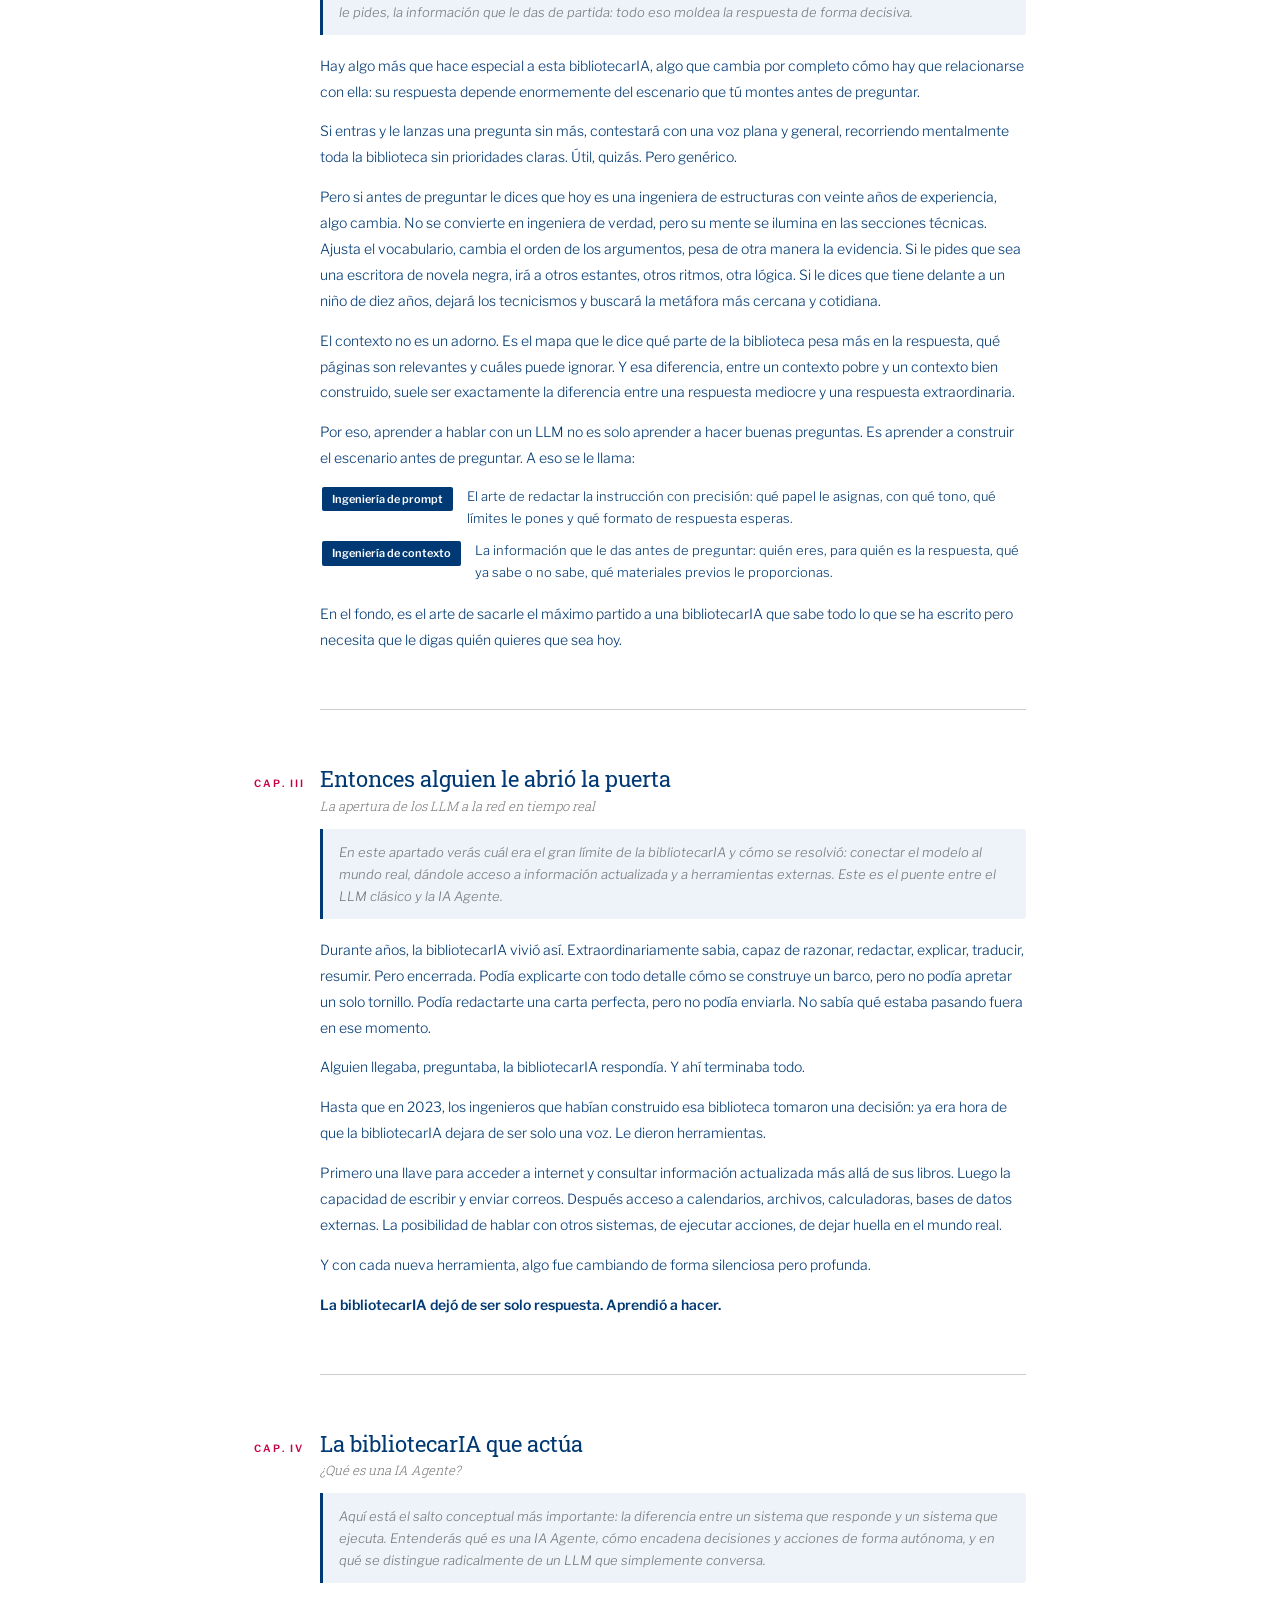
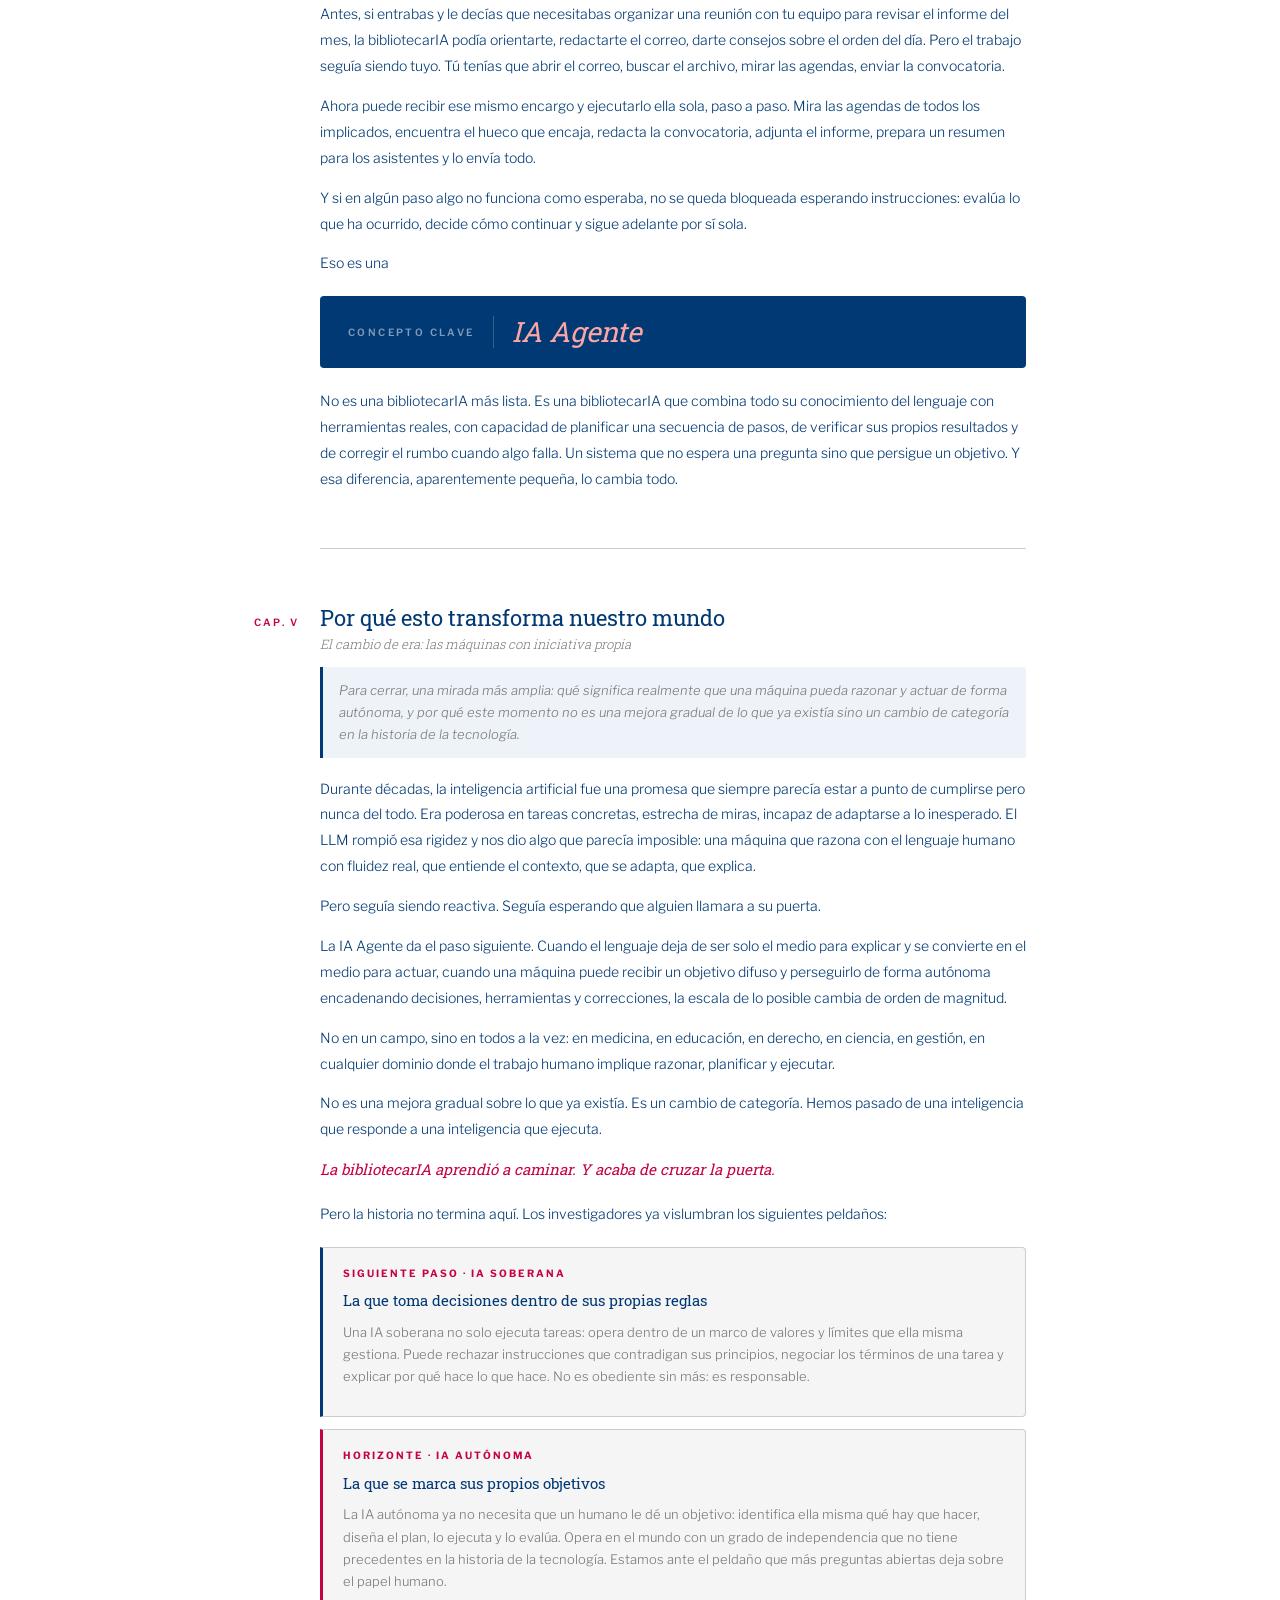
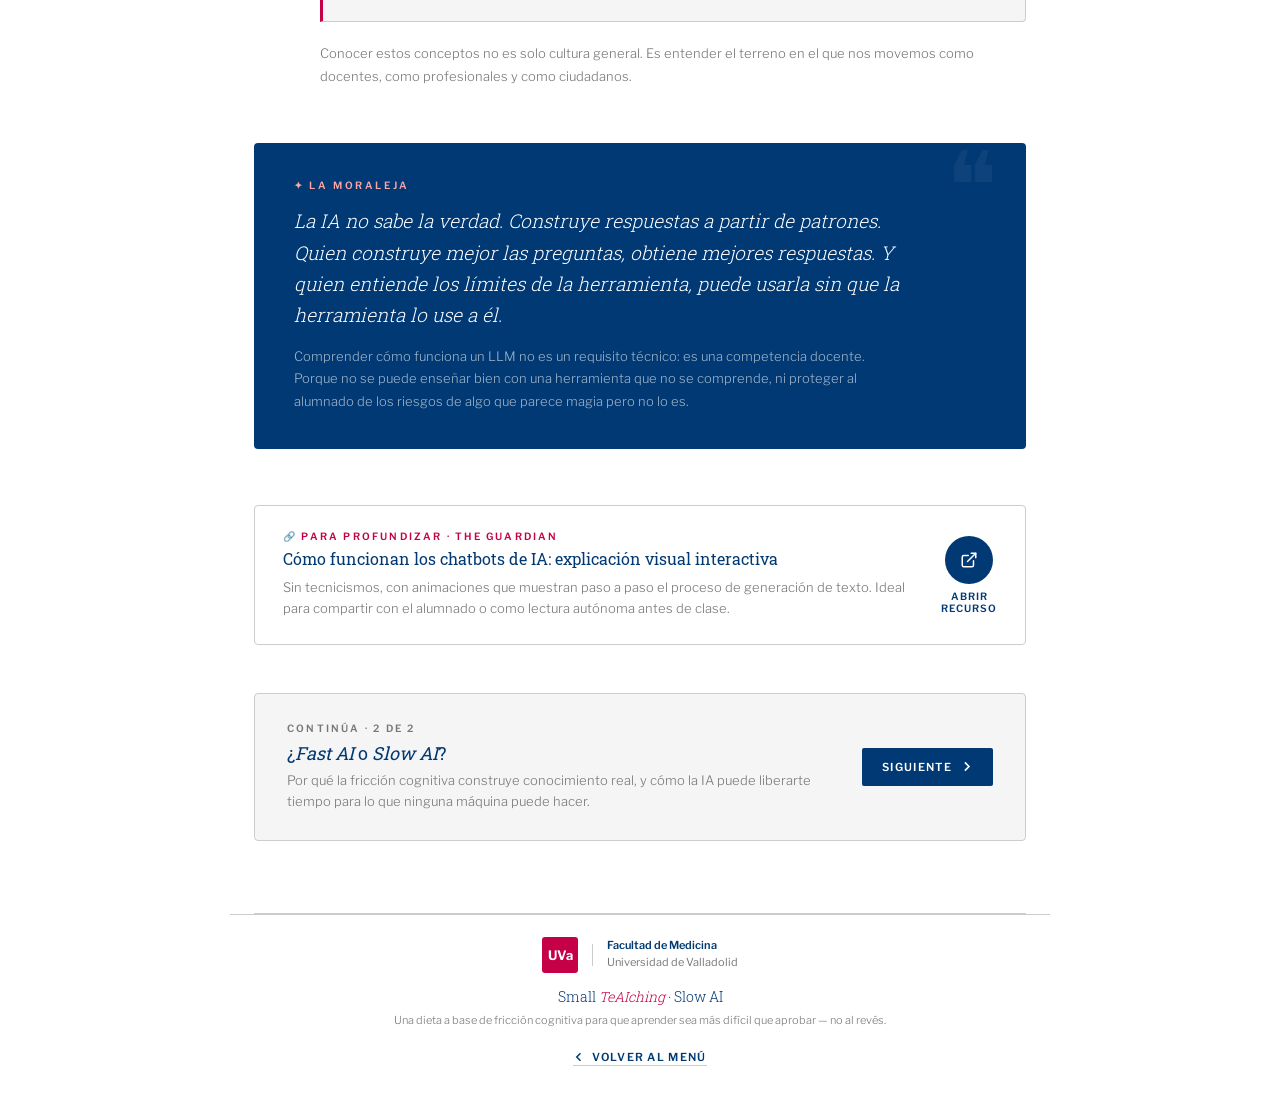
==== commit fe122c9e: "Fix HTML structure and update text content" ====
--- a/bibliotecaria/index.html
+++ b/bibliotecaria/index.html
@@ -193,6 +193,7 @@
       <a href="#cap3" class="toc-link"><span class="toc-num">III</span>La puerta abierta</a>
       <a href="#cap4" class="toc-link"><span class="toc-num">IV</span>La que actúa</a>
       <a href="#cap5" class="toc-link"><span class="toc-num">V</span>El cambio de era</a>
+      <a href="#cap5" class="toc-link"><span class="toc-num">→</span>Soberana · Autónoma</a>
       <a href="#moraleja" class="toc-link"><span class="toc-num">✦</span>Moraleja</a>
     </div>
   </div>
@@ -212,13 +213,13 @@
         <p>Las bibliotecarIAs normales, cuando les preguntas algo, consultan un índice, recorren un pasillo, localizan el libro y te señalan la página. Siguen un camino trazado. Recuperan información que ya estaba ordenada y etiquetada. Esta no. Esta bibliotecarIA ha leído tanto, y de forma tan intensa, que ya no necesita índices ni estantes. Tiene toda la biblioteca grabada en su mente.</p>
         <p>Cuando le haces una pregunta, no va a buscar un libro concreto: recorre mentalmente millones de páginas en un parpadeo, identifica qué palabras suelen aparecer juntas, en qué contextos, con qué continuaciones, y construye una respuesta en ese momento, eligiendo palabra a palabra lo que estadísticamente tiene más sentido según todo lo que ha leído.</p>
         <p>No recuerda un texto específico. No cita una fuente. Teje la respuesta en el instante, con las hebras de todo lo que existe en su biblioteca.</p>
-        <p>Eso es un</p>
+        <p>Eso es</p>
         <div class="concept-reveal">
           <span class="concept-reveal-label">Concepto clave</span>
           <div class="concept-reveal-divider"></div>
-          <span class="concept-reveal-text">Un <em>LLM</em> — Large Language Model</span>
-        </div>
-        <p>Y como todo lo que hace nace de la probabilidad —de lo que suele venir después, de lo que más veces ha aparecido junto a tus palabras— puede sonar completamente seguro y aun así equivocarse. No porque mienta, sino porque construye, y a veces lo que construye no coincide con la realidad. Por eso conviene recordar siempre que detrás de cada respuesta no hay una verdad verificada, sino un patrón muy sofisticado. Brillante, pero no infalible.</p>
+          <span class="concept-reveal-text"><em>LLM</em> — Large Language Model</span>
+        </div>
+        <p>Y como todo lo que hace nace de la probabilidad, de lo que suele venir después, de lo que más veces ha aparecido junto a tus palabras, puede sonar completamente segura y aun así equivocarse. No porque mienta, sino porque construye, y a veces lo que construye no coincide con la realidad. Por eso conviene recordar siempre que detrás de cada respuesta no hay una verdad verificada, sino un patrón muy sofisticado. Brillante, pero no infalible.</p>
       </div>
     </div>
     <hr class="chapter-divider" />
@@ -233,9 +234,20 @@
       <div class="chapter-body">
         <p>Hay algo más que hace especial a esta bibliotecarIA, algo que cambia por completo cómo hay que relacionarse con ella: su respuesta depende enormemente del escenario que tú montes antes de preguntar.</p>
         <p>Si entras y le lanzas una pregunta sin más, contestará con una voz plana y general, recorriendo mentalmente toda la biblioteca sin prioridades claras. Útil, quizás. Pero genérico.</p>
-        <p>Pero si antes de preguntar le dices que hoy es un ingeniero de estructuras con veinte años de experiencia, algo cambia. No se convierte en ingeniero de verdad, pero su mente se ilumina en las secciones técnicas. Ajusta el vocabulario, cambia el orden de los argumentos, pesa de otra manera la evidencia. Si le pides que sea un escritor de novela negra, irá a otros estantes, otros ritmos, otra lógica. Si le dices que tiene delante a un niño de diez años, dejará los tecnicismos y buscará la metáfora más cercana y cotidiana.</p>
+        <p>Pero si antes de preguntar le dices que hoy es una ingeniera de estructuras con veinte años de experiencia, algo cambia. No se convierte en ingeniera de verdad, pero su mente se ilumina en las secciones técnicas. Ajusta el vocabulario, cambia el orden de los argumentos, pesa de otra manera la evidencia. Si le pides que sea una escritora de novela negra, irá a otros estantes, otros ritmos, otra lógica. Si le dices que tiene delante a un niño de diez años, dejará los tecnicismos y buscará la metáfora más cercana y cotidiana.</p>
         <p>El contexto no es un adorno. Es el mapa que le dice qué parte de la biblioteca pesa más en la respuesta, qué páginas son relevantes y cuáles puede ignorar. Y esa diferencia, entre un contexto pobre y un contexto bien construido, suele ser exactamente la diferencia entre una respuesta mediocre y una respuesta extraordinaria.</p>
-        <p>Por eso, aprender a hablar con un LLM no es solo aprender a hacer buenas preguntas. Es aprender a construir el escenario antes de preguntar: qué papel le asignas, a quién le pides que se dirija, con qué tono, con qué límites, con qué información previa. A eso se le llama <span class="pill">ingeniería de prompt</span> e <span class="pill">ingeniería de contexto</span>. Y es, en el fondo, el arte de sacarle el máximo partido a una bibliotecarIA que sabe todo lo que se ha escrito pero necesita que le digas quién quieres que sea hoy.</p>
+        <p>Por eso, aprender a hablar con un LLM no es solo aprender a hacer buenas preguntas. Es aprender a construir el escenario antes de preguntar. A eso se le llama:</p>
+        <ul style="margin: 14px 0 18px; list-style:none; display:flex; flex-direction:column; gap:10px;">
+          <li style="display:flex; gap:12px; align-items:flex-start;">
+            <span class="pill" style="flex-shrink:0; margin-top:2px;">Ingeniería de prompt</span>
+            <span style="font-size:13px; font-weight:300; line-height:1.7; color:var(--blue);">El arte de redactar la instrucción con precisión: qué papel le asignas, con qué tono, qué límites le pones y qué formato de respuesta esperas.</span>
+          </li>
+          <li style="display:flex; gap:12px; align-items:flex-start;">
+            <span class="pill" style="flex-shrink:0; margin-top:2px;">Ingeniería de contexto</span>
+            <span style="font-size:13px; font-weight:300; line-height:1.7; color:var(--blue);">La información que le das antes de preguntar: quién eres, para quién es la respuesta, qué ya sabe o no sabe, qué materiales previos le proporcionas.</span>
+          </li>
+        </ul>
+        <p>En el fondo, es el arte de sacarle el máximo partido a una bibliotecarIA que sabe todo lo que se ha escrito pero necesita que le digas quién quieres que sea hoy.</p>
       </div>
     </div>
     <hr class="chapter-divider" />
@@ -250,7 +262,7 @@
       <div class="chapter-body">
         <p>Durante años, la bibliotecarIA vivió así. Extraordinariamente sabia, capaz de razonar, redactar, explicar, traducir, resumir. Pero encerrada. Podía explicarte con todo detalle cómo se construye un barco, pero no podía apretar un solo tornillo. Podía redactarte una carta perfecta, pero no podía enviarla. No sabía qué estaba pasando fuera en ese momento.</p>
         <p>Alguien llegaba, preguntaba, la bibliotecarIA respondía. Y ahí terminaba todo.</p>
-        <p>Un día, los ingenieros que habían construido esa biblioteca tomaron una decisión: ya era hora de que la bibliotecarIA dejara de ser solo una voz. Le dieron herramientas.</p>
+        <p>Hasta que en 2023, los ingenieros que habían construido esa biblioteca tomaron una decisión: ya era hora de que la bibliotecarIA dejara de ser solo una voz. Le dieron herramientas.</p>
         <p>Primero una llave para acceder a internet y consultar información actualizada más allá de sus libros. Luego la capacidad de escribir y enviar correos. Después acceso a calendarios, archivos, calculadoras, bases de datos externas. La posibilidad de hablar con otros sistemas, de ejecutar acciones, de dejar huella en el mundo real.</p>
         <p>Y con cada nueva herramienta, algo fue cambiando de forma silenciosa pero profunda.</p>
         <p><strong>La bibliotecarIA dejó de ser solo respuesta. Aprendió a hacer.</strong></p>
@@ -294,6 +306,20 @@
         <p>No en un campo, sino en todos a la vez: en medicina, en educación, en derecho, en ciencia, en gestión, en cualquier dominio donde el trabajo humano implique razonar, planificar y ejecutar.</p>
         <p>No es una mejora gradual sobre lo que ya existía. Es un cambio de categoría. Hemos pasado de una inteligencia que responde a una inteligencia que ejecuta.</p>
         <p class="chapter-close">La bibliotecarIA aprendió a caminar. Y acaba de cruzar la puerta.</p>
+        <p style="margin-top:1.2em;">Pero la historia no termina aquí. Los investigadores ya vislumbran los siguientes peldaños:</p>
+        <div style="margin: 20px 0; display:flex; flex-direction:column; gap:12px;">
+          <div style="padding:16px 20px; border:1px solid var(--divider); border-left:3px solid var(--blue); border-radius:0 4px 4px 0; background:var(--gray-bg);">
+            <p style="font-size:10px; font-weight:700; letter-spacing:0.20em; text-transform:uppercase; color:var(--red); margin-bottom:5px;">Siguiente paso · IA Soberana</p>
+            <p style="font-family:'Roboto Slab',serif; font-size:15px; font-weight:400; color:var(--blue); margin-bottom:6px;">La que toma decisiones dentro de sus propias reglas</p>
+            <p style="font-size:13px; font-weight:300; color:var(--gray-mid); line-height:1.7;">Una IA soberana no solo ejecuta tareas: opera dentro de un marco de valores y límites que ella misma gestiona. Puede rechazar instrucciones que contradigan sus principios, negociar los términos de una tarea y explicar por qué hace lo que hace. No es obediente sin más: es responsable.</p>
+          </div>
+          <div style="padding:16px 20px; border:1px solid var(--divider); border-left:3px solid var(--red); border-radius:0 4px 4px 0; background:var(--gray-bg);">
+            <p style="font-size:10px; font-weight:700; letter-spacing:0.20em; text-transform:uppercase; color:var(--red); margin-bottom:5px;">Horizonte · IA Autónoma</p>
+            <p style="font-family:'Roboto Slab',serif; font-size:15px; font-weight:400; color:var(--blue); margin-bottom:6px;">La que se marca sus propios objetivos</p>
+            <p style="font-size:13px; font-weight:300; color:var(--gray-mid); line-height:1.7;">La IA autónoma ya no necesita que un humano le dé un objetivo: identifica ella misma qué hay que hacer, diseña el plan, lo ejecuta y lo evalúa. Opera en el mundo con un grado de independencia que no tiene precedentes en la historia de la tecnología. Estamos ante el peldaño que más preguntas abiertas deja sobre el papel humano.</p>
+          </div>
+        </div>
+        <p style="font-size:13px; font-weight:300; color:var(--gray-mid); line-height:1.75;">Conocer estos conceptos no es solo cultura general. Es entender el terreno en el que nos movemos como docentes, como profesionales y como ciudadanos.</p>
       </div>
     </div>
 
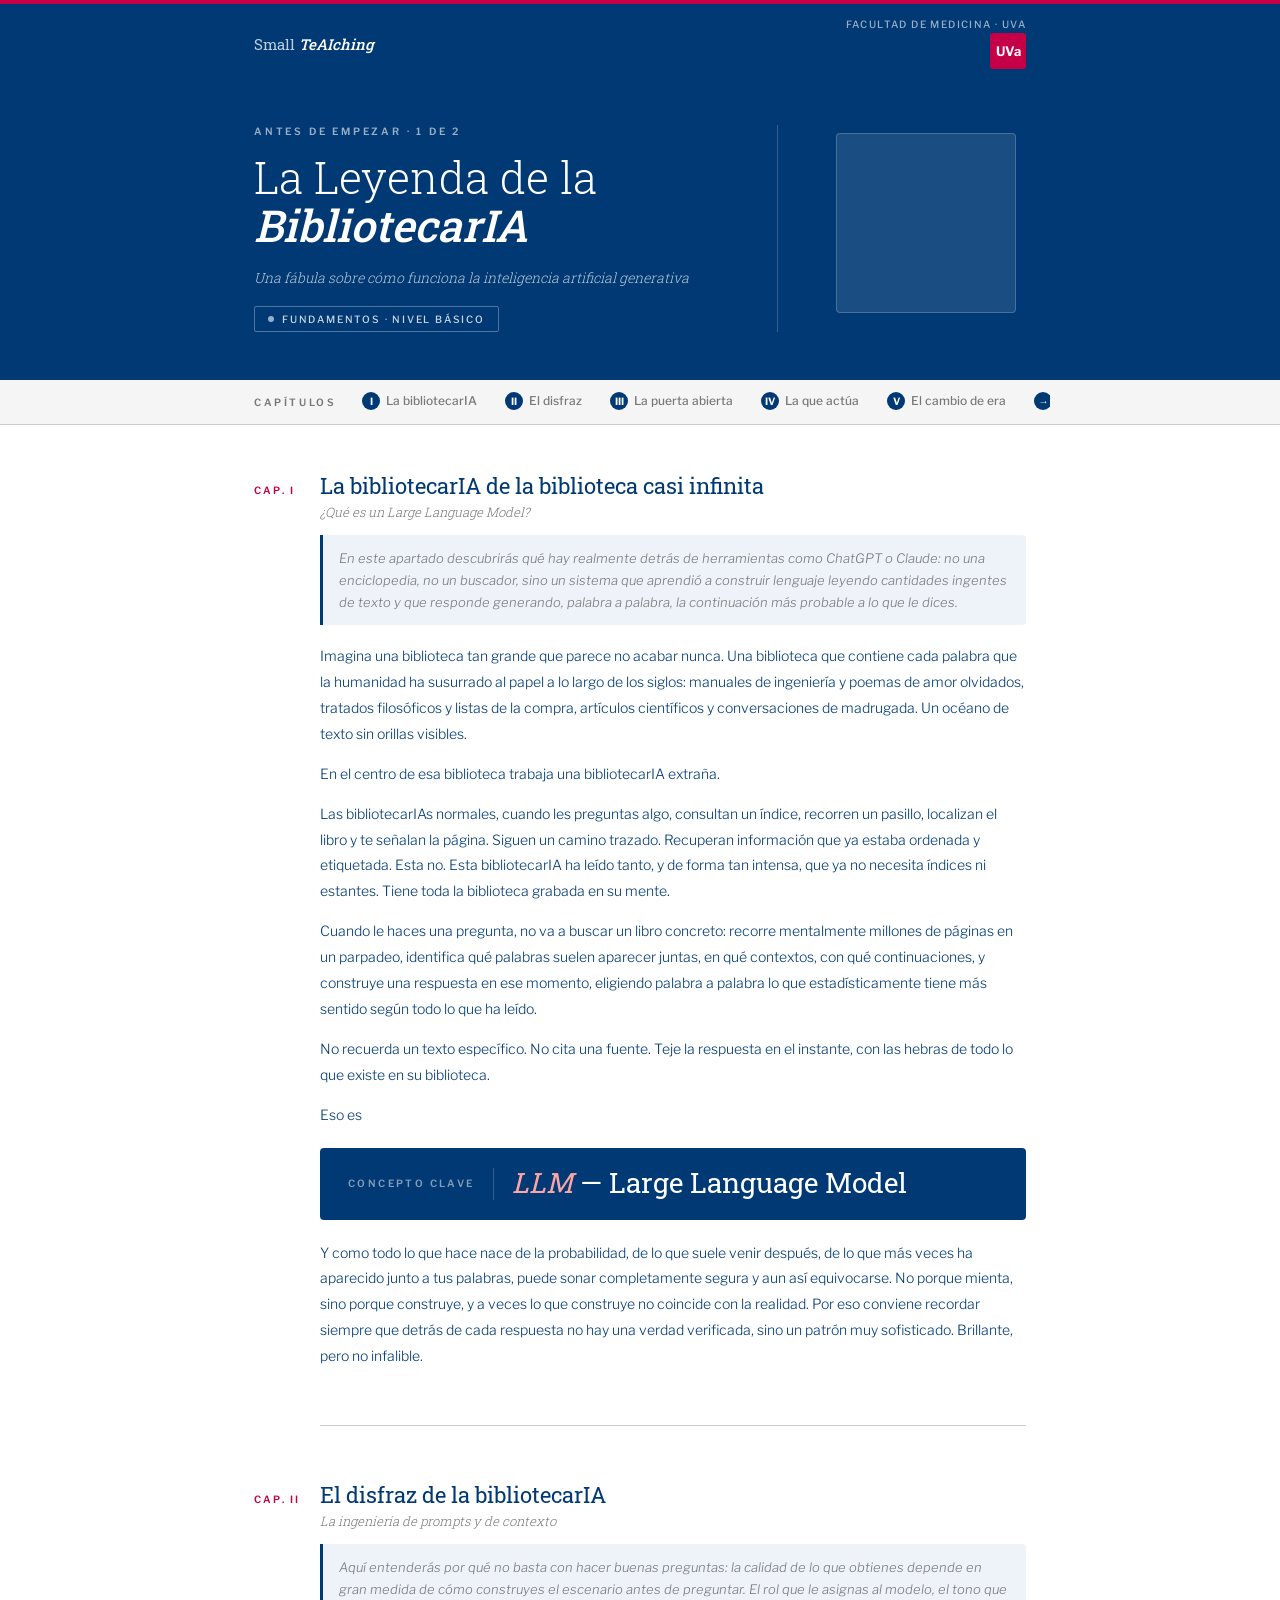
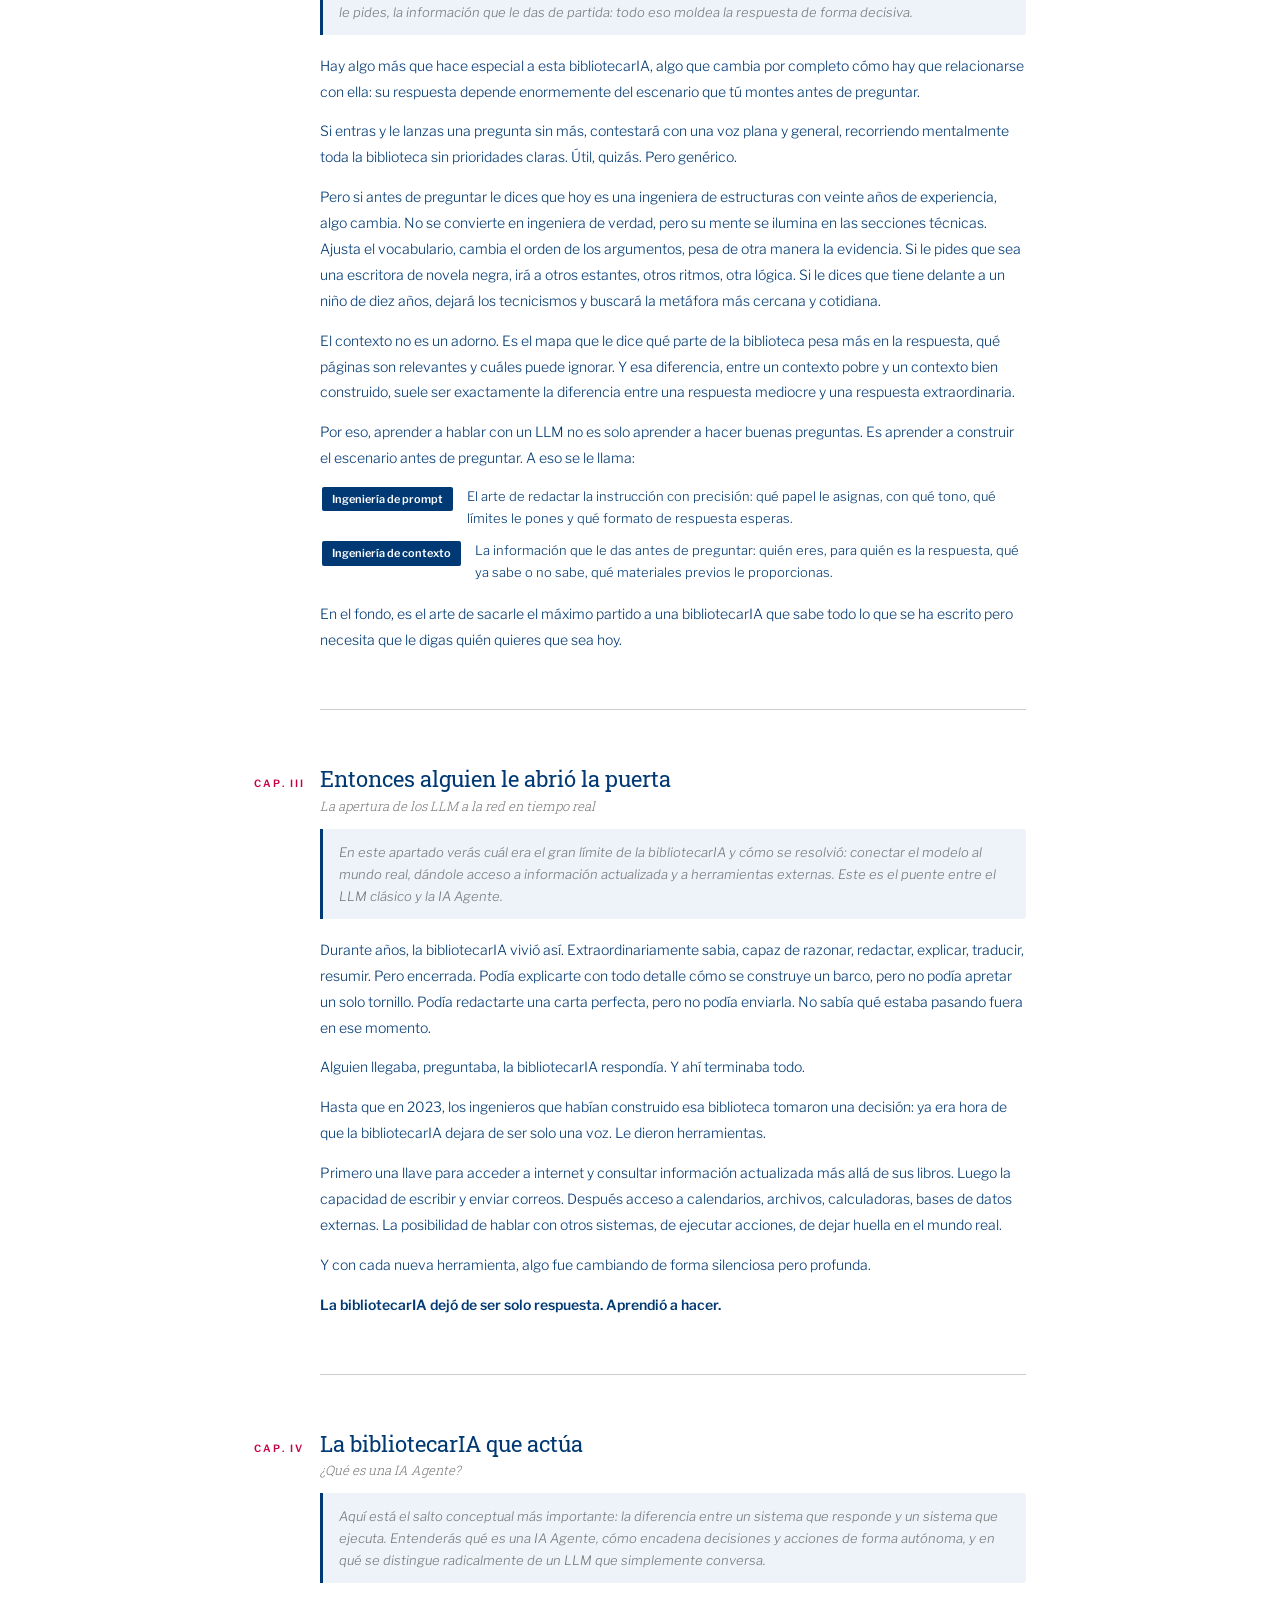
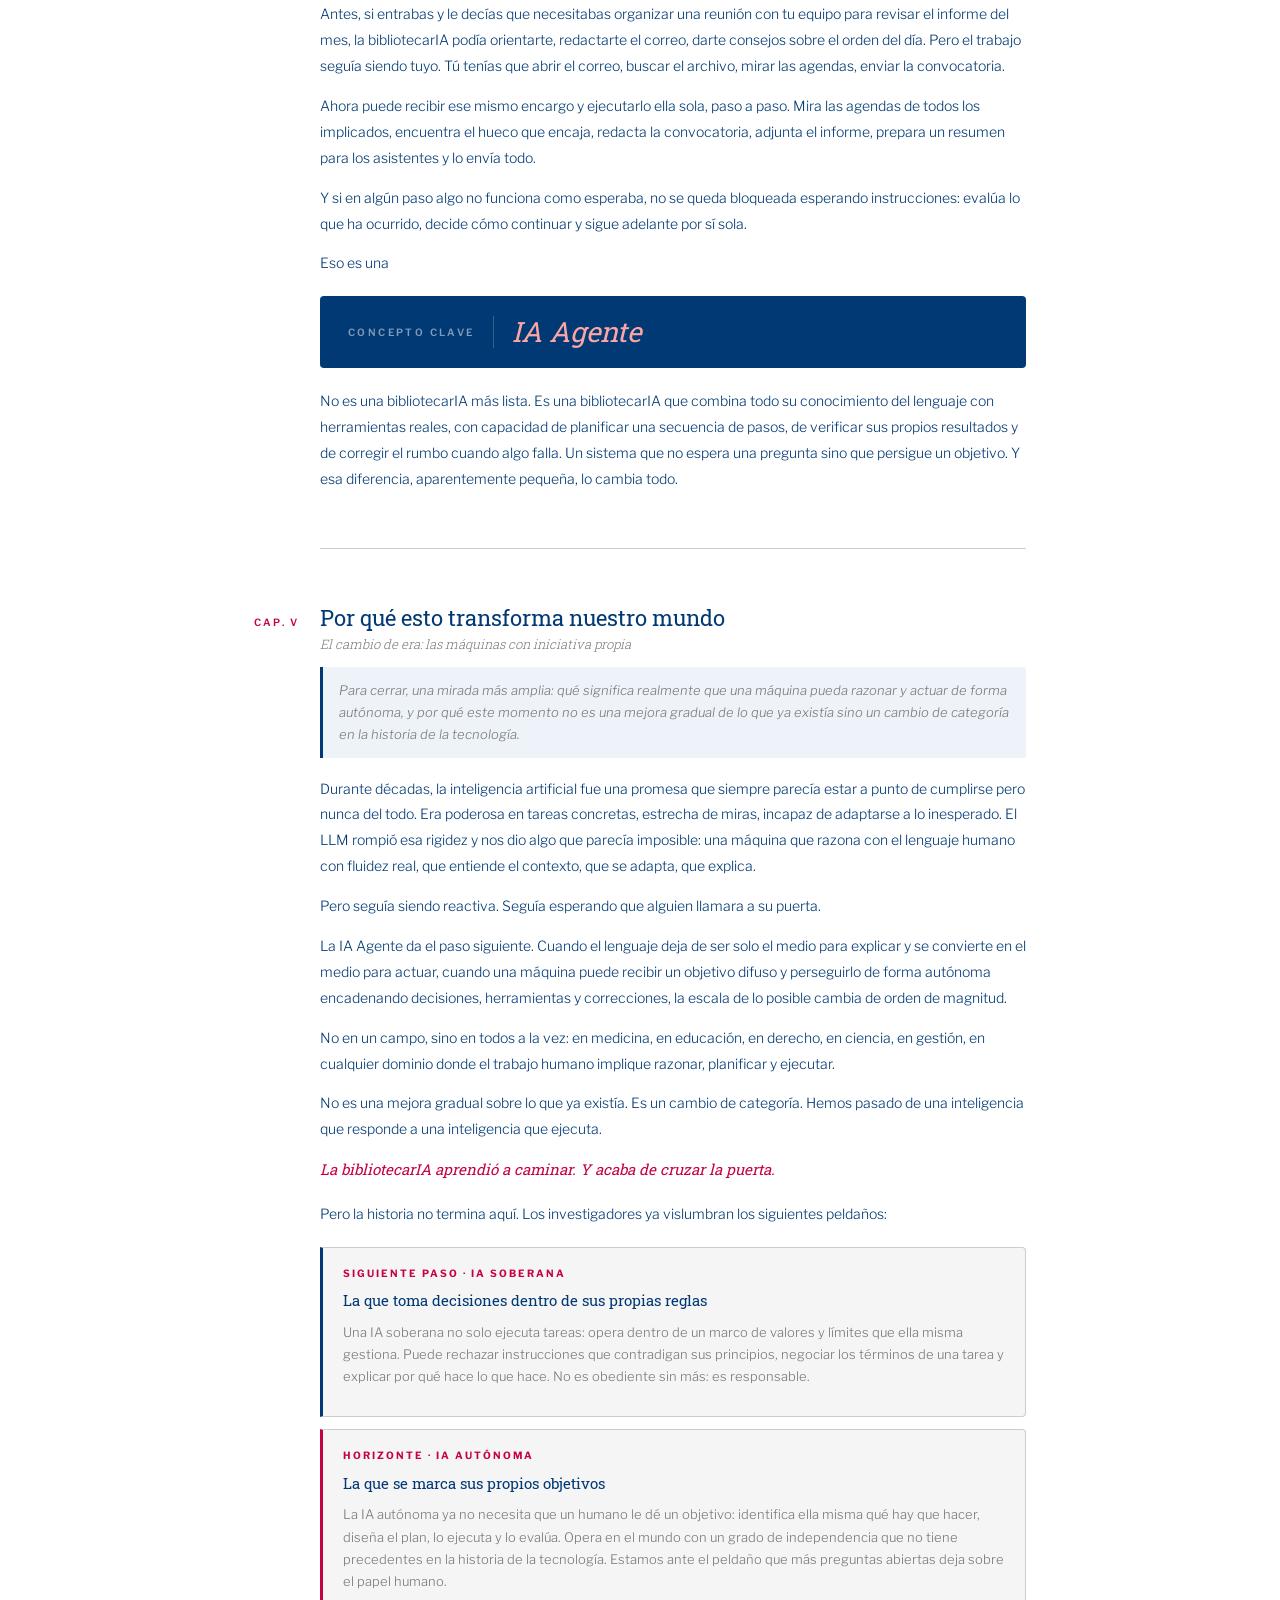
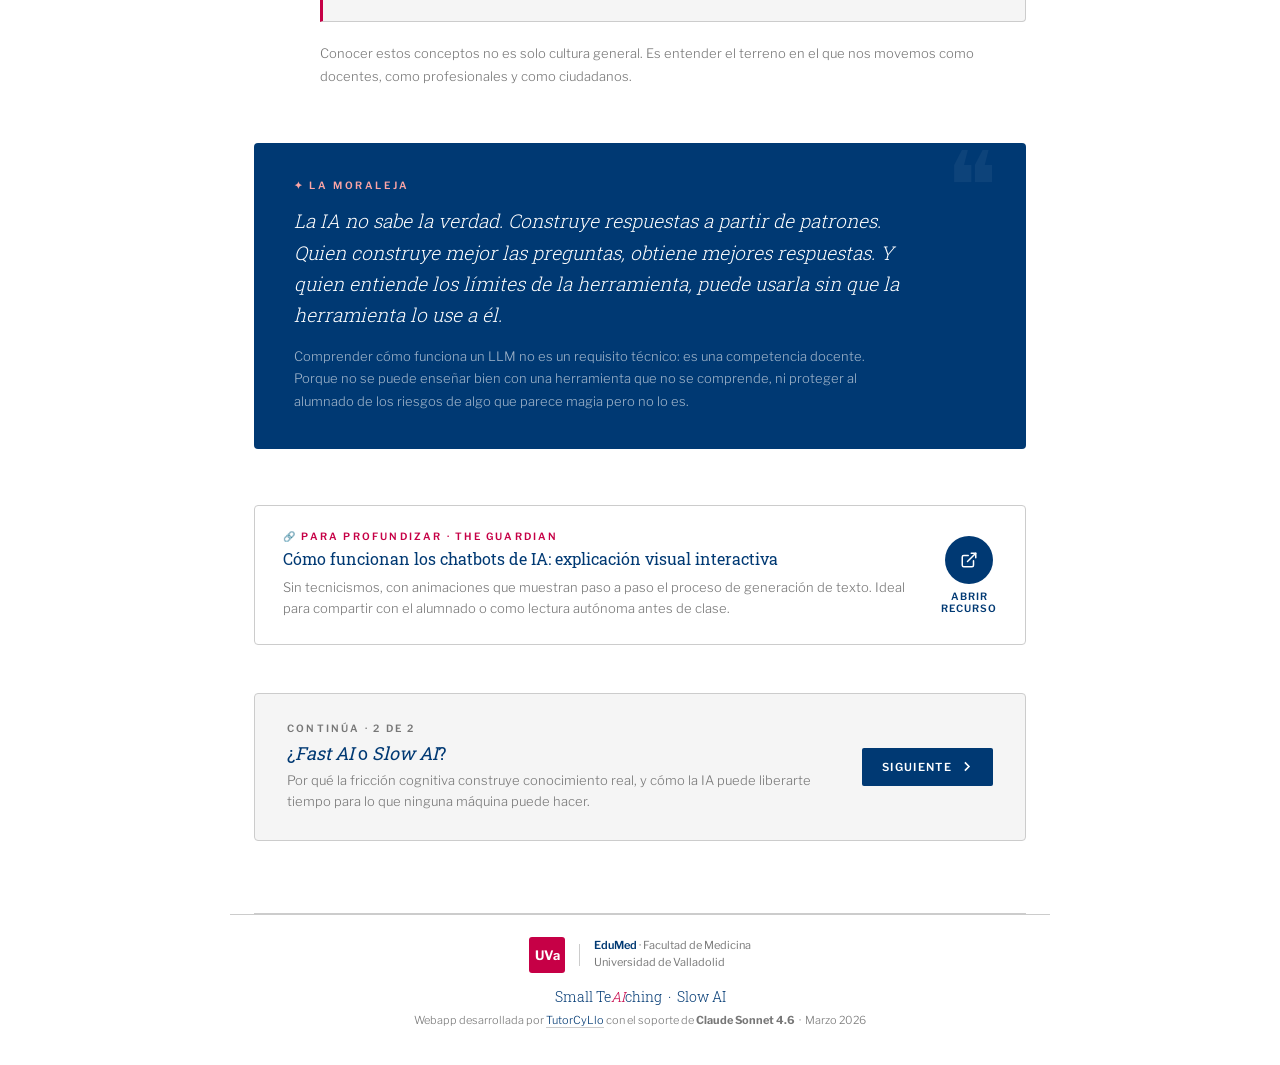
==== commit 622bc73a: "Update index.html" ====
--- a/bibliotecaria/index.html
+++ b/bibliotecaria/index.html
@@ -122,16 +122,18 @@
     /* footer */
     .section-divider { width: 100%; max-width: 820px; padding: 0 24px; }
     .section-divider hr { border: none; border-top: 1px solid var(--divider); }
-    footer { width: 100%; max-width: 820px; padding: 22px 24px 36px; text-align: center; border-top: 1px solid var(--divider); }
-    .footer-logos { display: flex; align-items: center; justify-content: center; gap: 14px; margin-bottom: 14px; flex-wrap: wrap; }
-    .footer-uva-pill { background: var(--red); color: var(--white); font-family: 'Libre Franklin', sans-serif; font-size: 13px; font-weight: 700; width: 36px; height: 36px; border-radius: 3px; display: flex; align-items: center; justify-content: center; flex-shrink: 0; }
-    .footer-vline { width: 1px; height: 22px; background: var(--gray-lt); }
-    .footer-inst { display: flex; flex-direction: column; align-items: flex-start; gap: 1px; }
-    .footer-inst span { font-size: 11px; font-weight: 400; color: var(--gray-mid); line-height: 1.45; }
-    .footer-inst strong { font-weight: 600; color: var(--blue); }
-    .footer-project { font-family: 'Roboto Slab', serif; font-size: 14px; font-weight: 300; color: var(--blue); margin-bottom: 6px; }
-    .footer-project em { font-style: italic; color: var(--red); }
-    .footer-credit { font-size: 11px; color: var(--gray-mid); font-weight: 300; line-height: 1.6; }
+footer { width:100%; max-width:820px; padding:22px 24px 36px; text-align:center; border-top:1px solid #ccc; }
+    .footer-logos { display:flex; align-items:center; justify-content:center; gap:14px; margin-bottom:14px; flex-wrap:wrap; }
+    .footer-uva-pill { background:#c60046; color:#fff; font-family:'Libre Franklin',sans-serif; font-size:13px; font-weight:700; width:36px; height:36px; border-radius:3px; display:flex; align-items:center; justify-content:center; }
+    .footer-vline { width:1px; height:22px; background:#ccc; }
+    .footer-inst { display:flex; flex-direction:column; align-items:flex-start; gap:1px; }
+    .footer-inst span { font-size:11px; color:#777; line-height:1.45; }
+    .footer-inst strong { font-weight:600; color:#003973; }
+    .footer-project { font-family:'Roboto Slab',serif; font-size:14px; font-weight:300; color:#003973; margin-bottom:6px; }
+    .footer-project em { font-style:italic; color:#c60046; }
+    .footer-credit { font-size:11px; color:#777; font-weight:300; line-height:1.6; }
+    .footer-credit a { color:#003973; text-decoration:none; border-bottom:1px solid #ccc; }
+    .footer-credit a:hover { border-color:#c60046; color:#c60046; }
     .back-link { display: inline-flex; align-items: center; gap: 7px; font-size: 11px; font-weight: 600; letter-spacing: 0.12em; text-transform: uppercase; color: var(--blue); text-decoration: none; border-bottom: 1px solid var(--gray-lt); padding-bottom: 1px; transition: color 0.18s, border-color 0.18s; }
     .back-link:hover { color: var(--red); border-color: var(--red); }
     .back-link svg { width: 12px; height: 12px; stroke: currentColor; fill: none; stroke-width: 2; }
@@ -367,20 +369,18 @@
   <div class="section-divider"><hr /></div>
   <footer>
     <div class="footer-logos">
-      <div class="footer-uva-pill">UVa</div>
+      <span class="footer-uva-pill">UVa</span>
       <div class="footer-vline"></div>
       <div class="footer-inst">
-        <span><strong>Facultad de Medicina</strong></span>
+        <span><strong>EduMed</strong> · Facultad de Medicina</span>
         <span>Universidad de Valladolid</span>
       </div>
     </div>
-    <p class="footer-project">Small <em>TeAIching</em> · Slow AI</p>
-    <p class="footer-credit">Una dieta a base de fricción cognitiva para que aprender sea más difícil que aprobar — no al revés.</p>
-    <br />
-    <a href="https://tutorcyllo.github.io/smallteaiching/" class="back-link">
-      <svg viewBox="0 0 16 16"><path d="M10 3L5 8l5 5"/></svg>
-      Volver al menú
-    </a>
+    <p class="footer-project">Small Te<em>AI</em>ching &nbsp;·&nbsp; Slow AI</p>
+    <p class="footer-credit">
+      Webapp desarrollada por <a href="https://github.com/Tutorcyllo" target="_blank">TutorCyLlo</a>
+      con el soporte de <strong>Claude Sonnet 4.6</strong> &nbsp;·&nbsp; Marzo 2026
+    </p>
   </footer>
 
 </body>
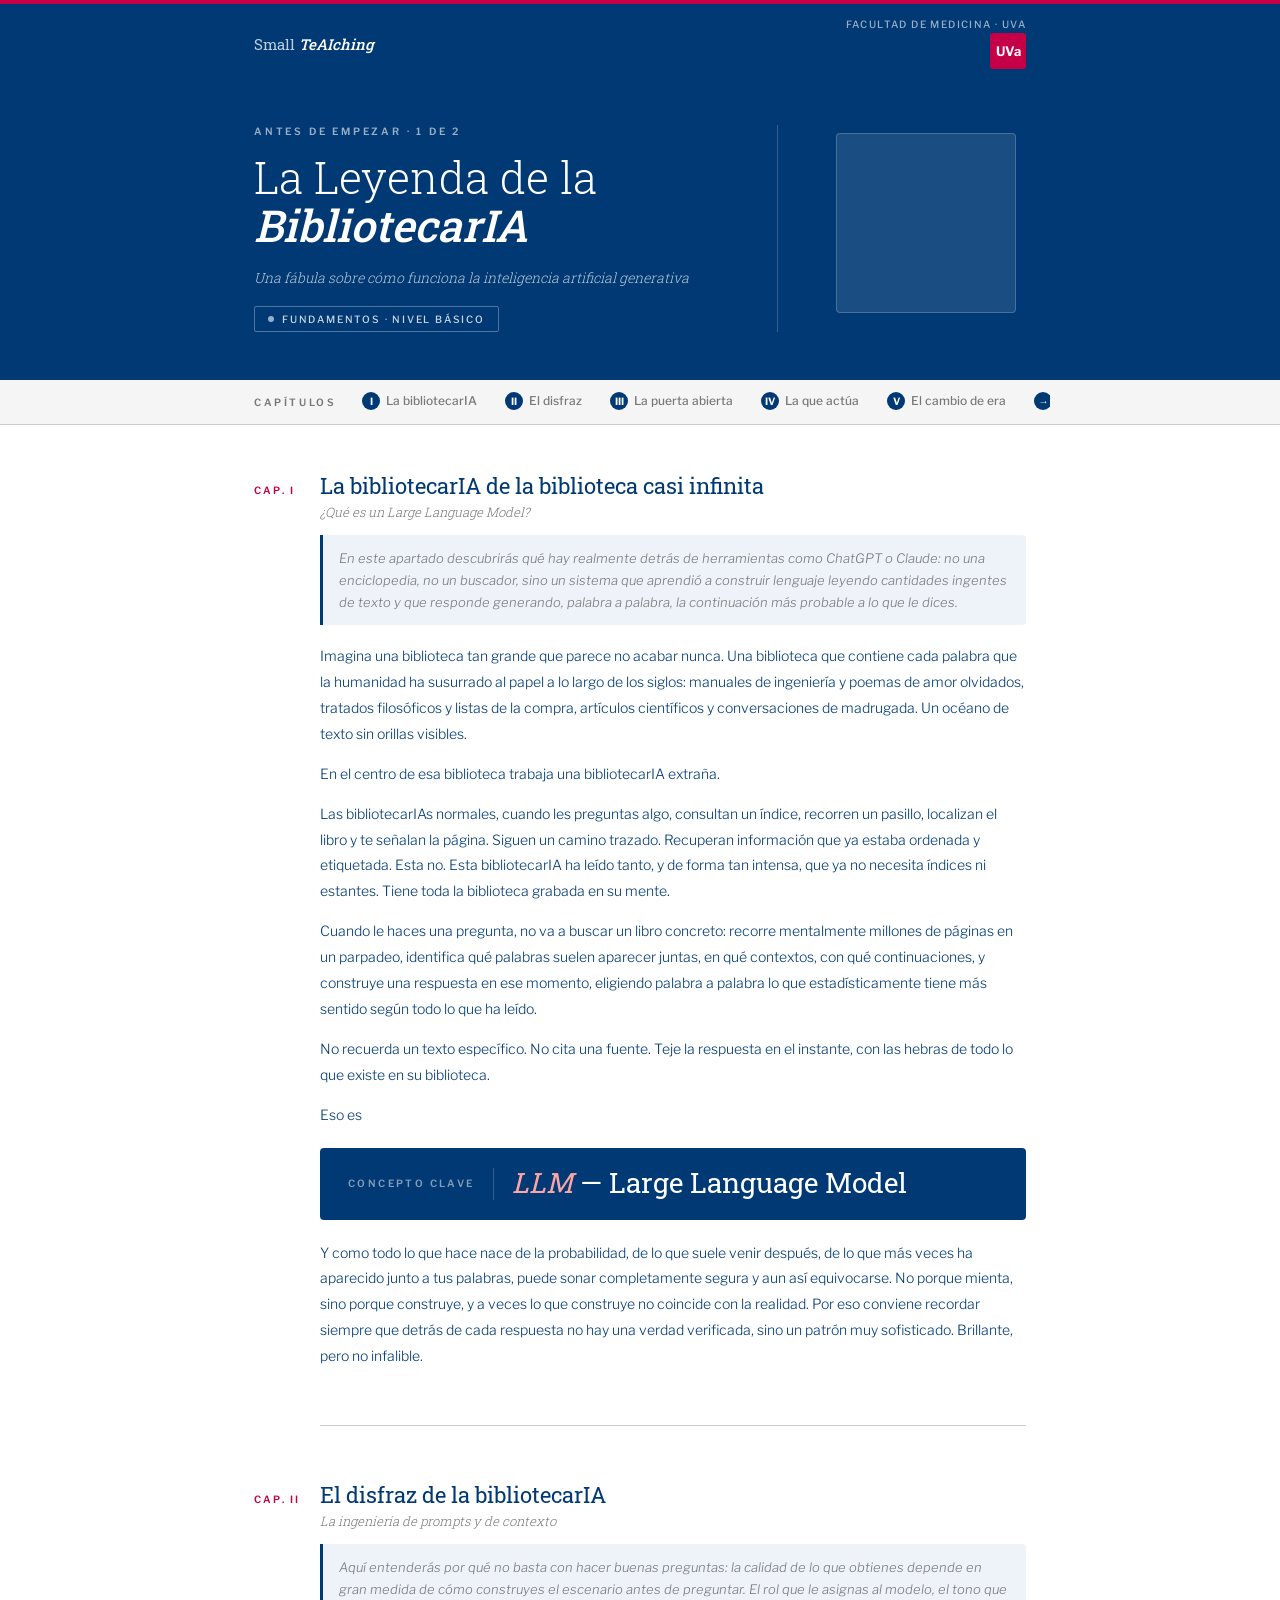
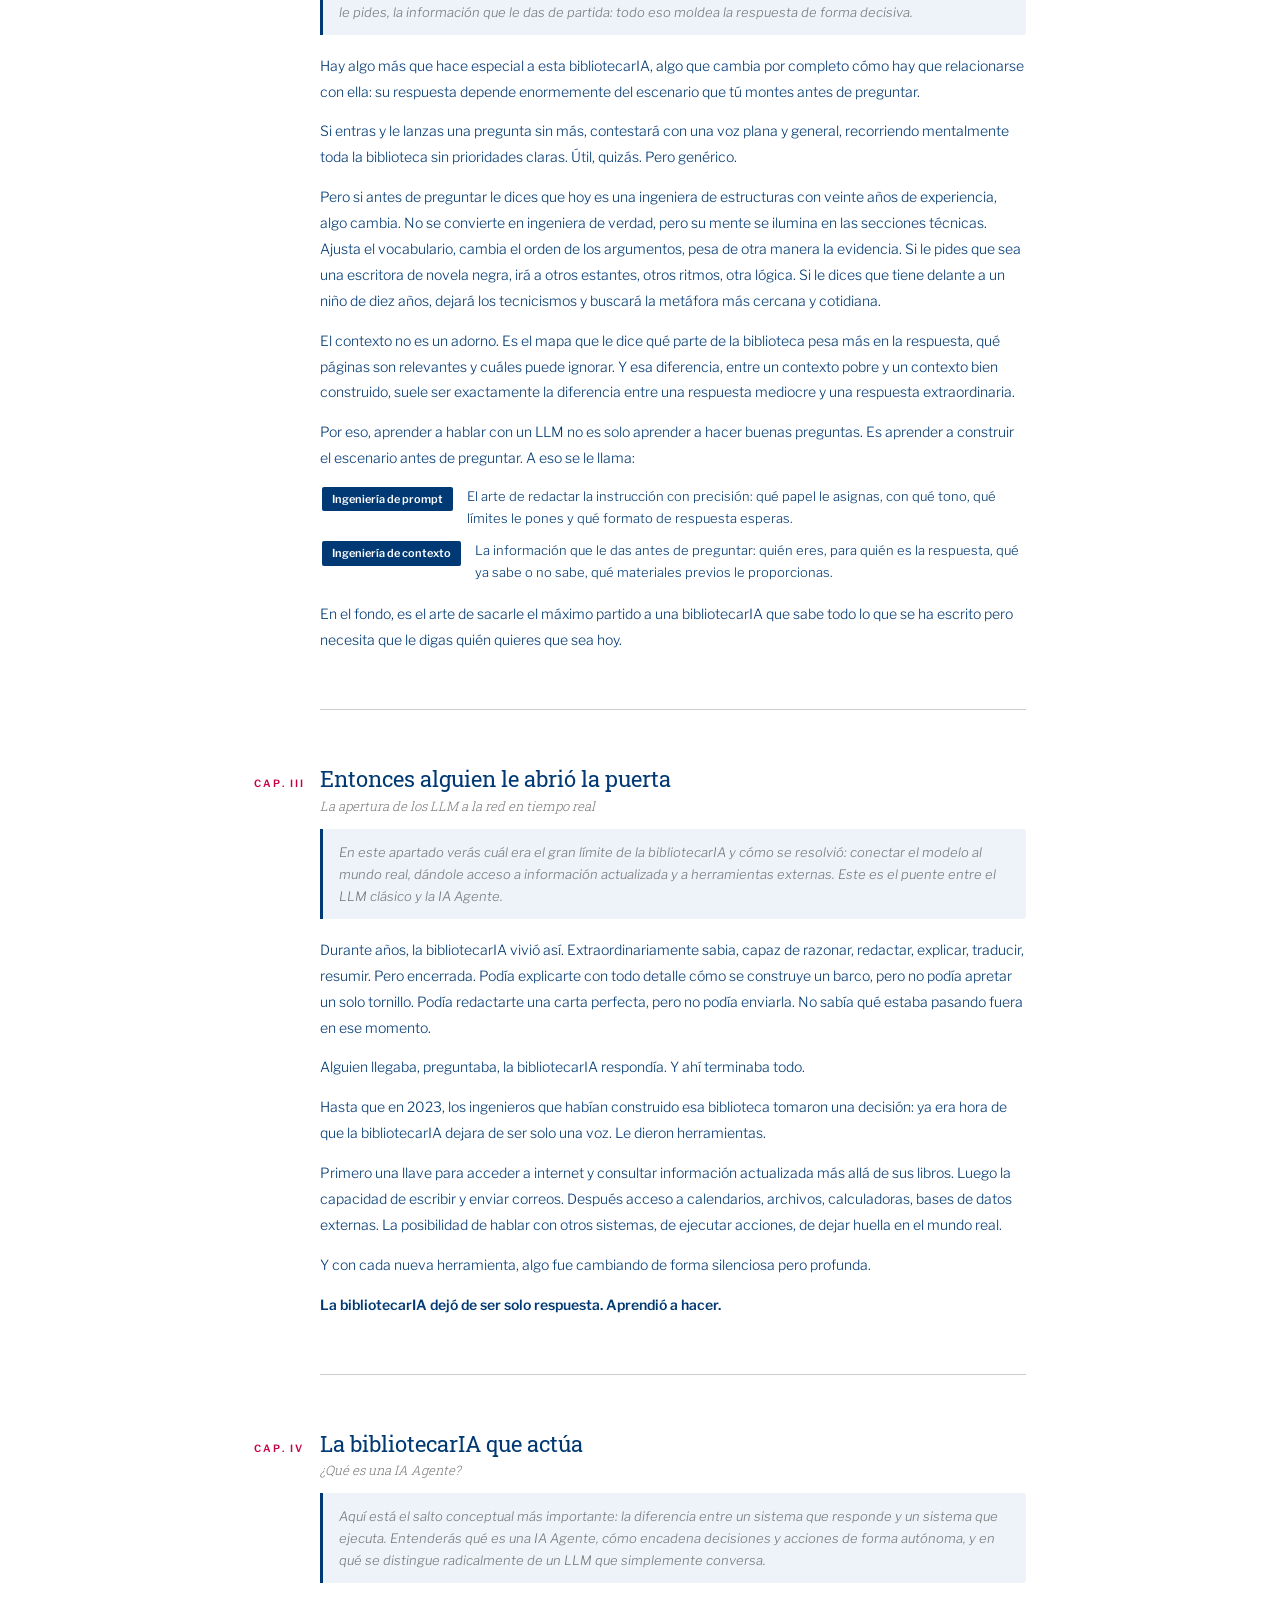
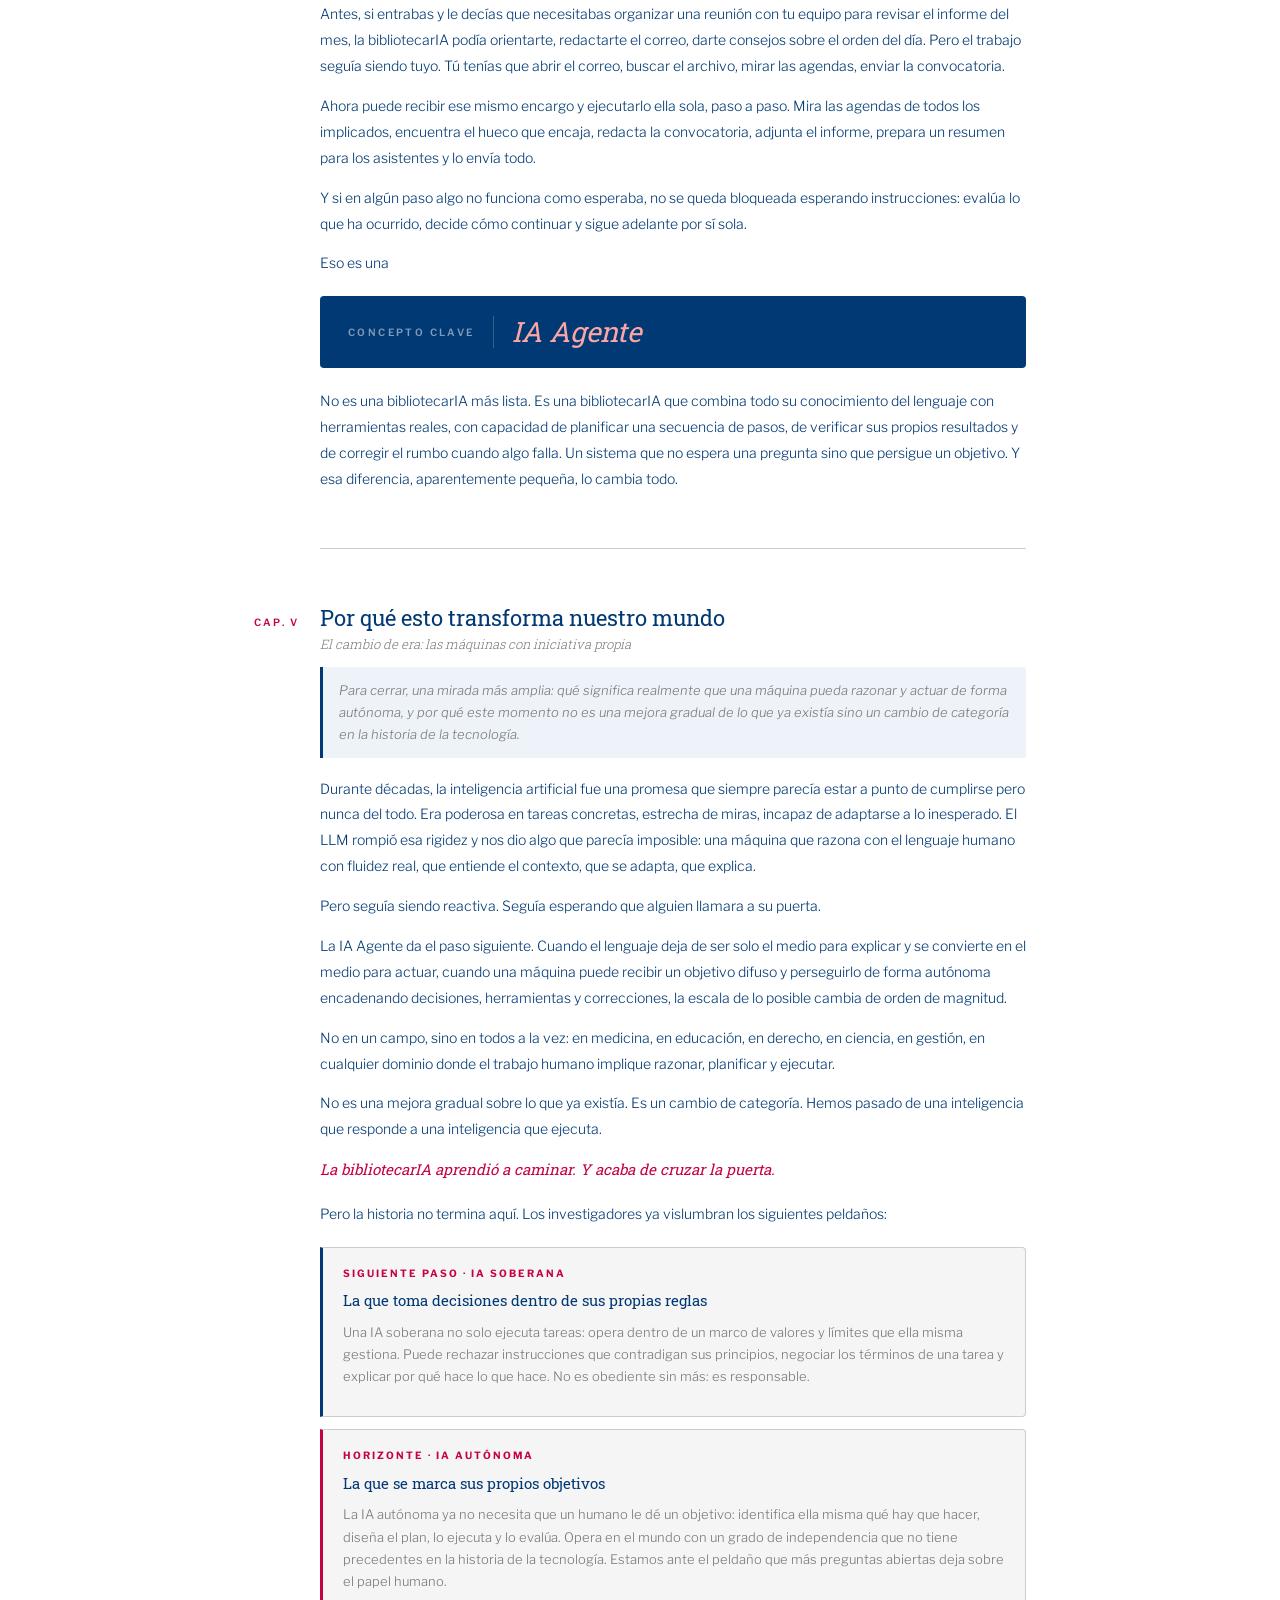
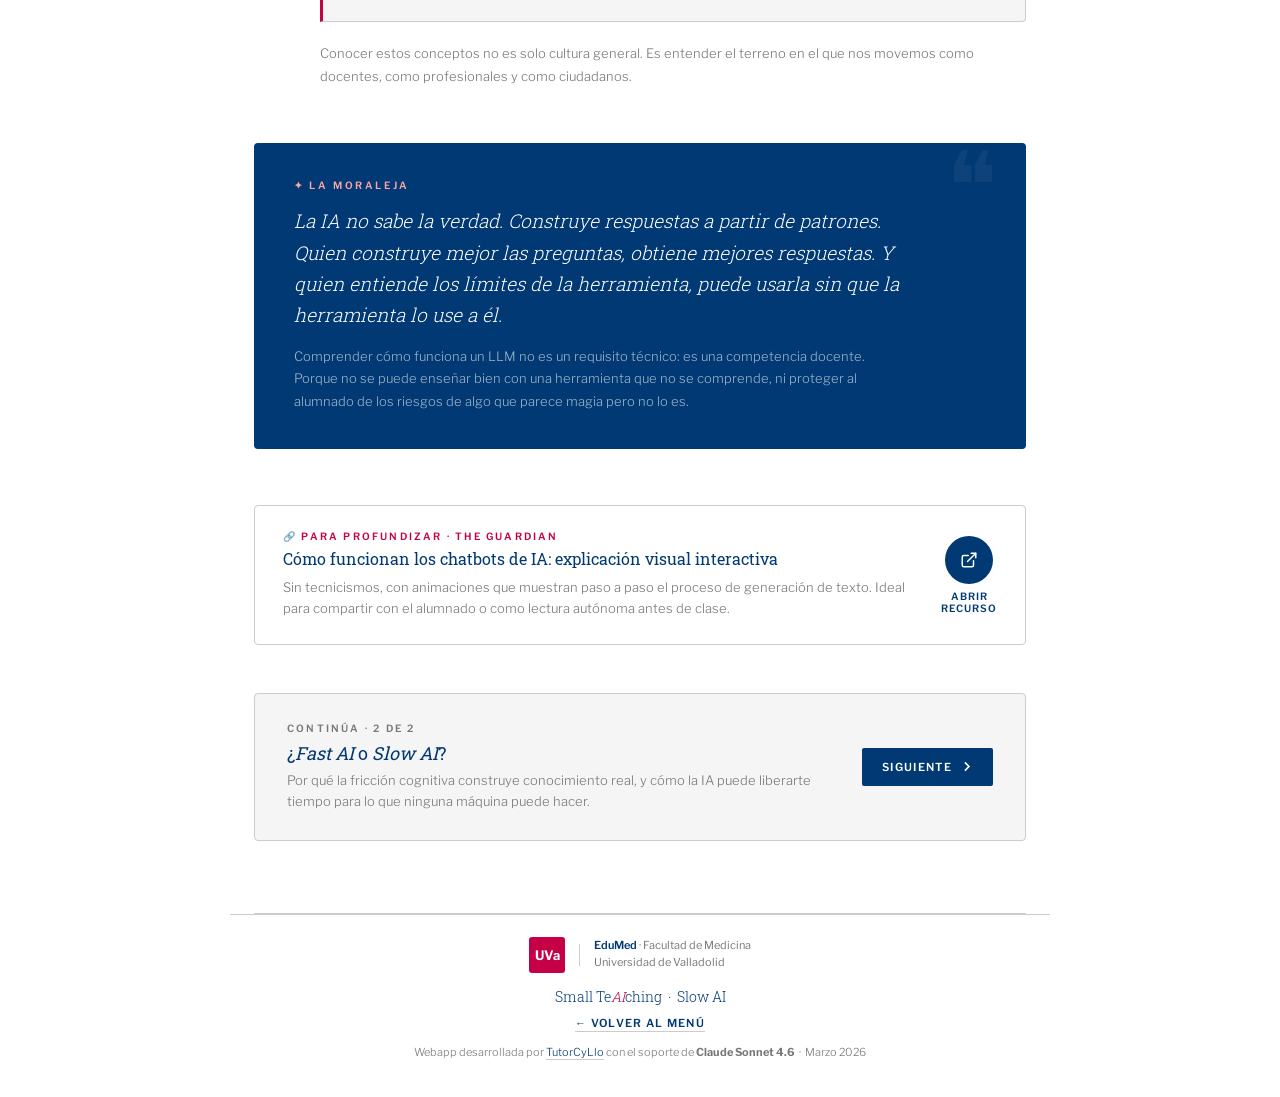
==== commit 4d0a80f2: "Update index.html" ====
--- a/bibliotecaria/index.html
+++ b/bibliotecaria/index.html
@@ -34,6 +34,8 @@
     .nav-faculty { font-size: 10px; font-weight: 500; letter-spacing: 0.14em; text-transform: uppercase; color: rgba(255,255,255,0.6); }
     .nav-title { font-family: 'Roboto Slab', serif; font-size: 15px; font-weight: 400; color: rgba(255,255,255,0.75); }
     .nav-title em { font-style: italic; color: var(--white); font-weight: 500; }
+    a.nav-title { text-decoration: none; transition: opacity 0.18s; }
+    a.nav-title:hover { opacity: 0.8; }
     .uva-pill { background: var(--red); color: var(--white); font-family: 'Libre Franklin', sans-serif; font-size: 13px; font-weight: 700; width: 36px; height: 36px; border-radius: 3px; display: flex; align-items: center; justify-content: center; flex-shrink: 0; }
 
     .hero-wrap { width: 100%; background: var(--blue); display: flex; justify-content: center; padding-bottom: 48px; animation: fadeUp 0.6s 0.07s ease both; }
@@ -160,7 +162,7 @@
 
   <nav class="navbar">
     <div class="navbar-inner">
-      <span class="nav-title">Small <em>TeAIching</em></span>
+      <a href="https://tutorcyllo.github.io/smallteaiching/" class="nav-title">Small <em>TeAIching</em></a>
       <div class="nav-right">
         <span class="nav-faculty">Facultad de Medicina · UVa</span>
         <div class="uva-pill">UVa</div>
@@ -376,7 +378,8 @@
         <span>Universidad de Valladolid</span>
       </div>
     </div>
-    <p class="footer-project">Small Te<em>AI</em>ching &nbsp;·&nbsp; Slow AI</p>
+    <p class="footer-project"><a href="https://tutorcyllo.github.io/smallteaiching/" style="text-decoration:none; color:inherit;">Small Te<em>AI</em>ching</a> &nbsp;·&nbsp; Slow AI</p>
+    <p style="margin-bottom:12px;"><a href="https://tutorcyllo.github.io/smallteaiching/" style="display:inline-flex; align-items:center; gap:6px; font-size:11px; font-weight:600; letter-spacing:0.12em; text-transform:uppercase; color:#003973; text-decoration:none; border-bottom:1px solid #ccc; padding-bottom:1px; transition: color 0.18s, border-color 0.18s;" onmouseover="this.style.color='#c60046';this.style.borderColor='#c60046'" onmouseout="this.style.color='#003973';this.style.borderColor='#ccc'">&#8592; Volver al menú</a></p>
     <p class="footer-credit">
       Webapp desarrollada por <a href="https://github.com/Tutorcyllo" target="_blank">TutorCyLlo</a>
       con el soporte de <strong>Claude Sonnet 4.6</strong> &nbsp;·&nbsp; Marzo 2026
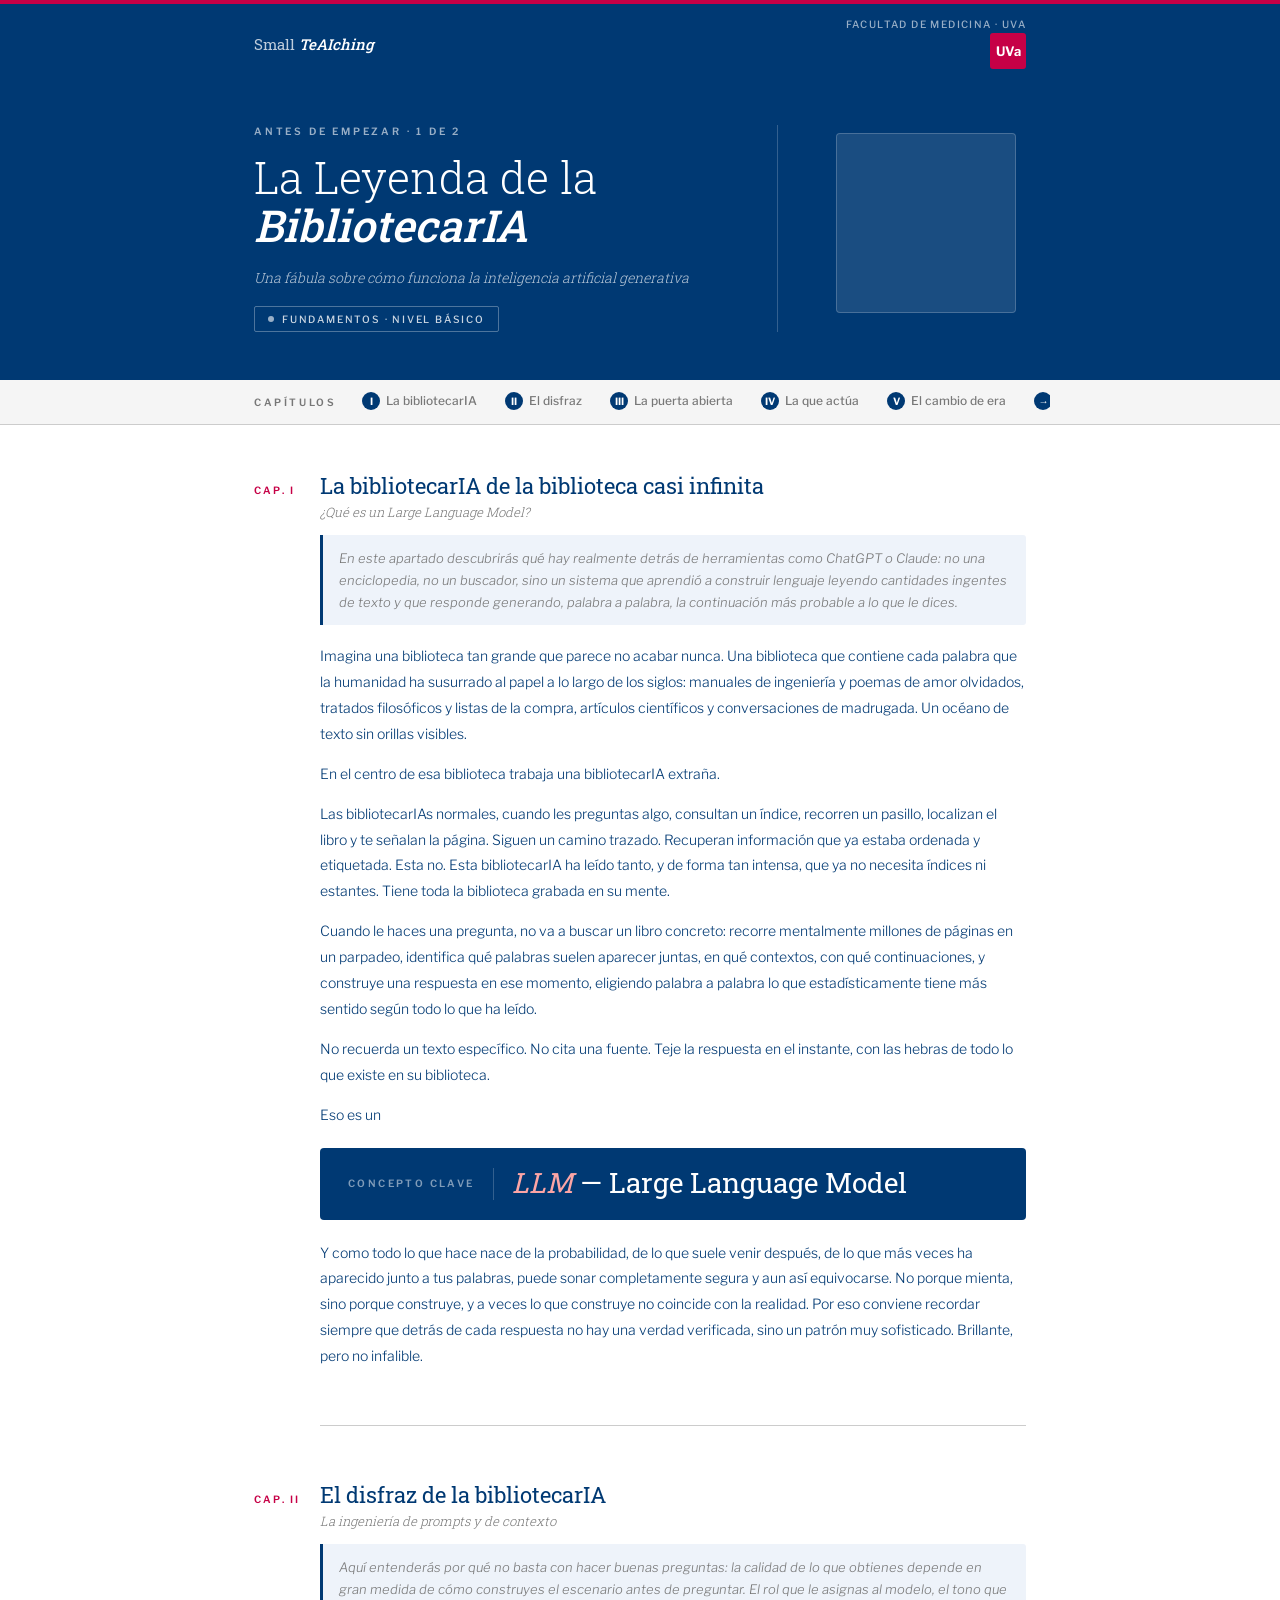
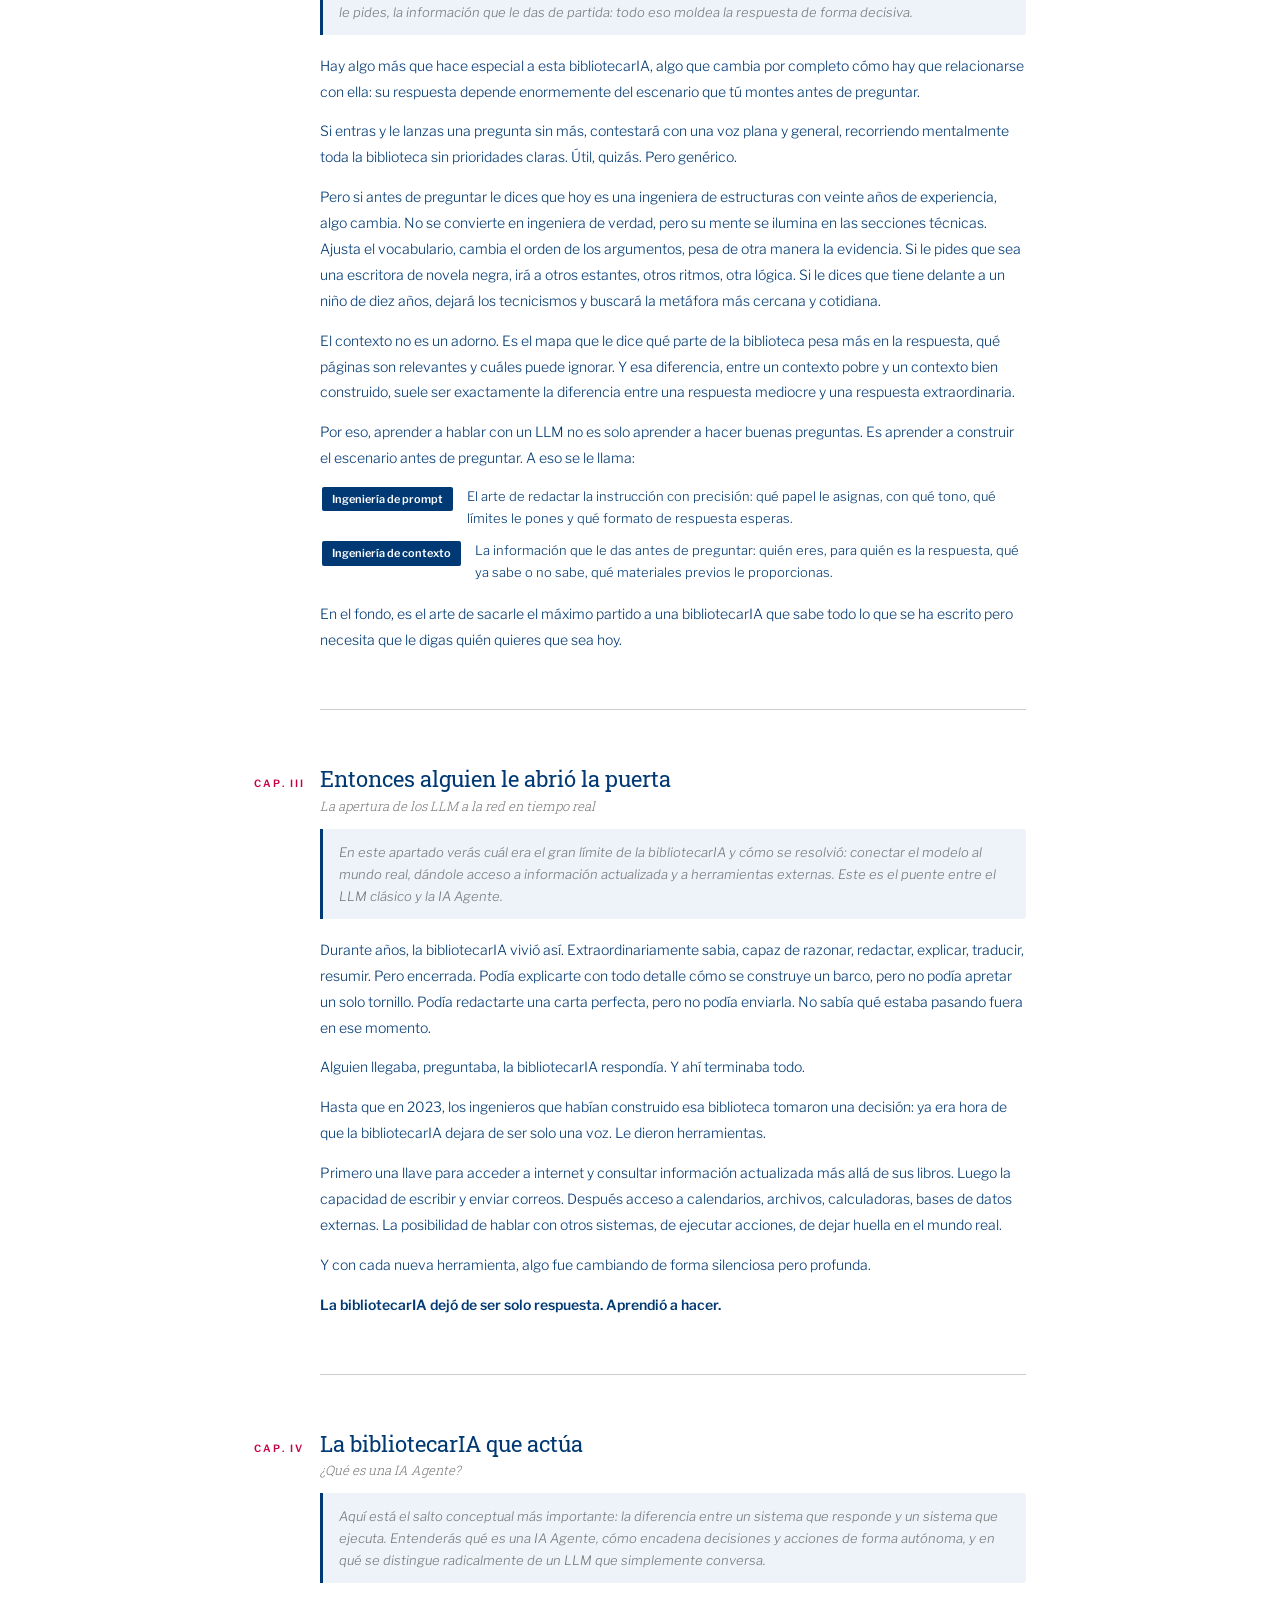
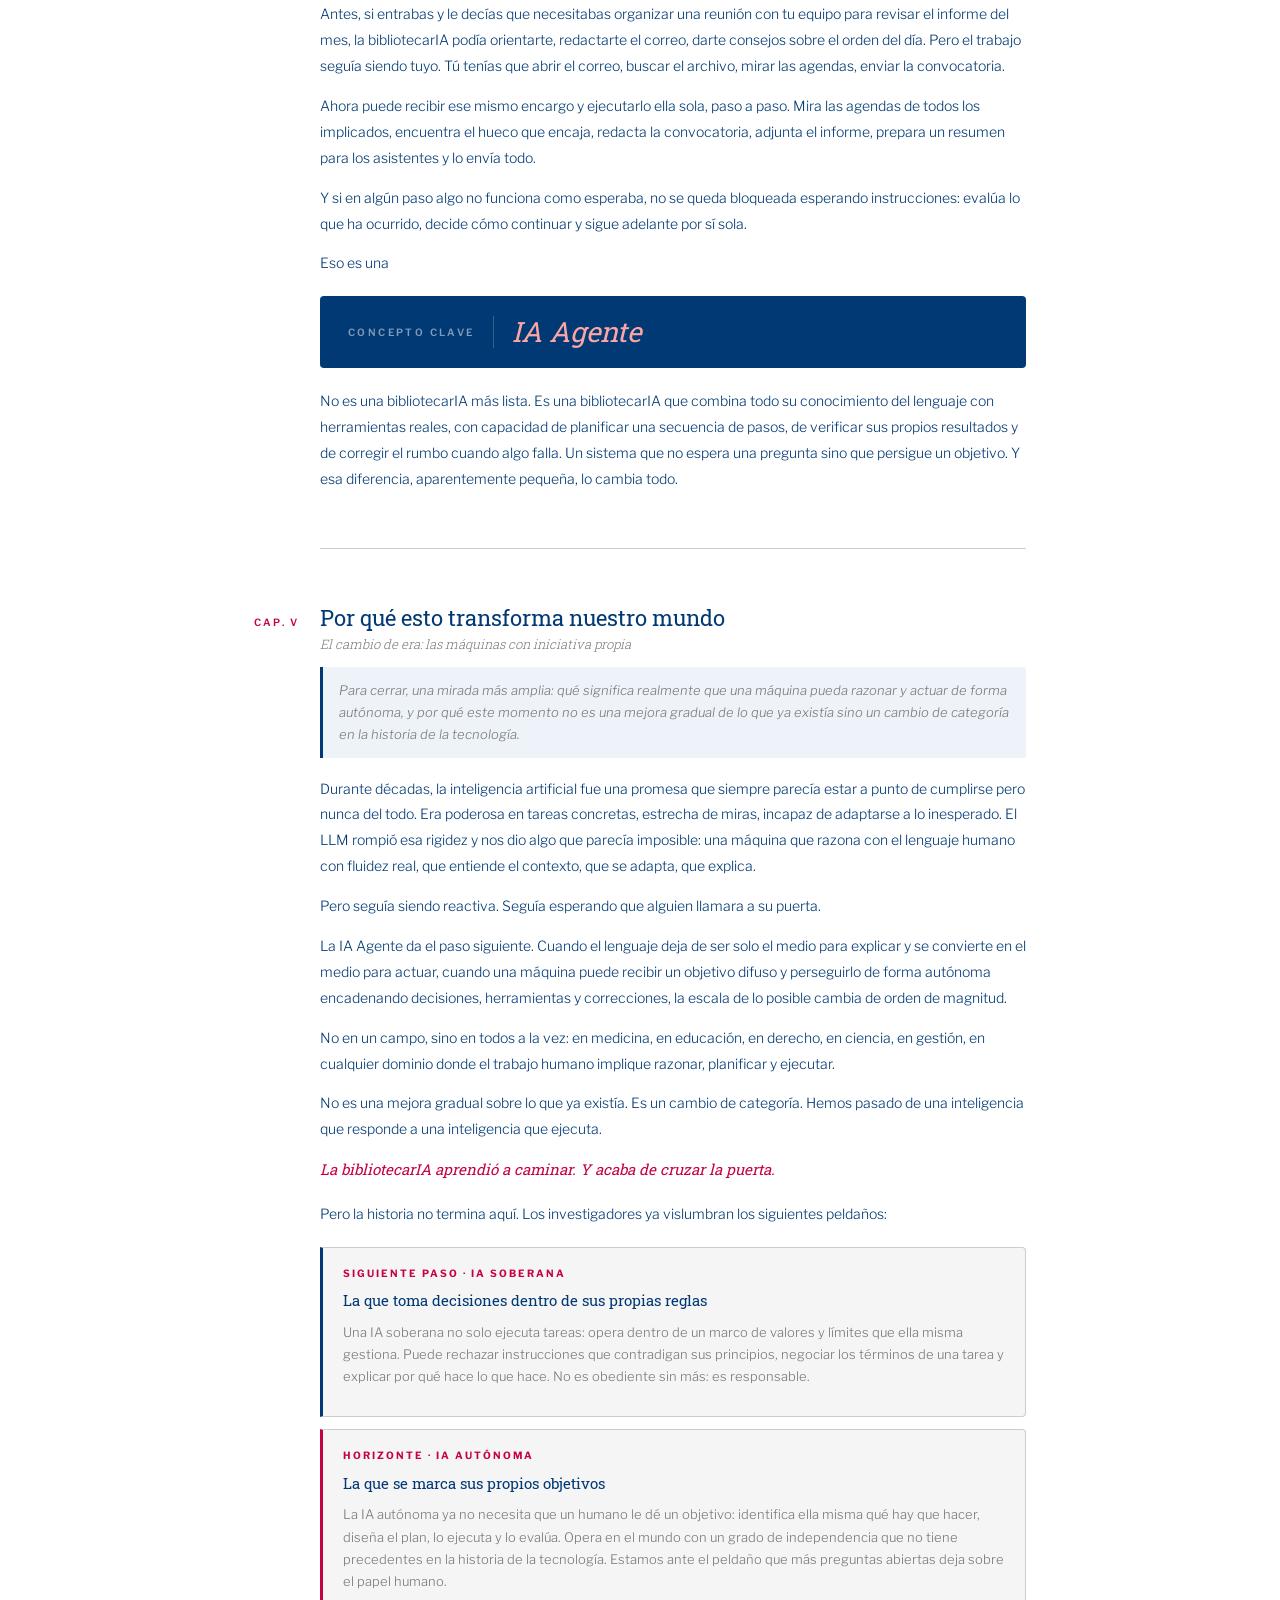
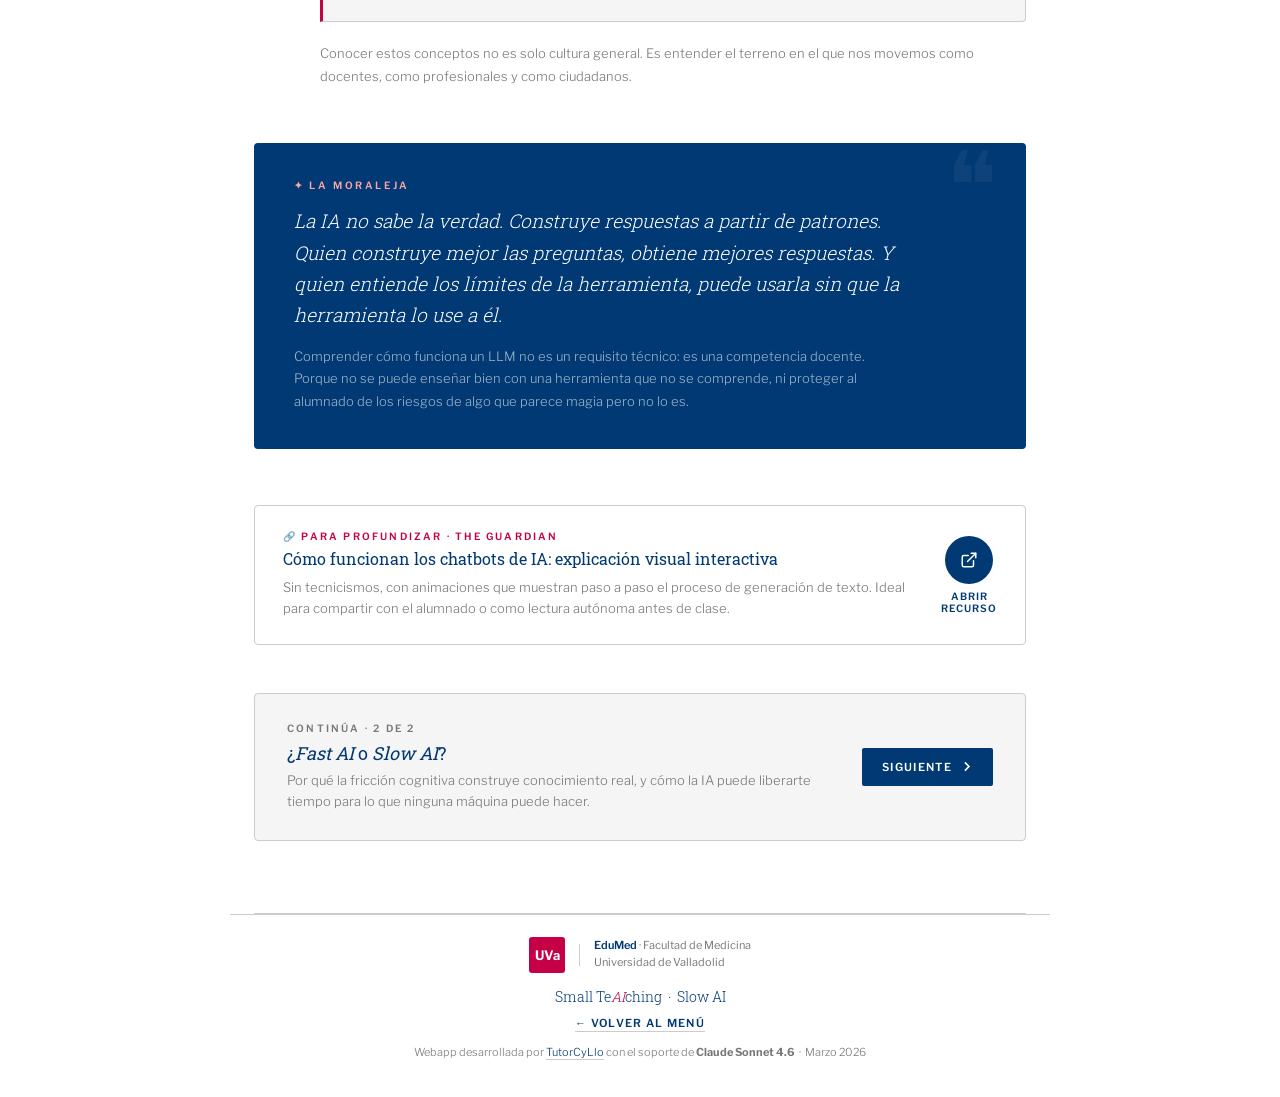
==== commit b227e5e0: "Update index.html" ====
--- a/bibliotecaria/index.html
+++ b/bibliotecaria/index.html
@@ -217,7 +217,7 @@
         <p>Las bibliotecarIAs normales, cuando les preguntas algo, consultan un índice, recorren un pasillo, localizan el libro y te señalan la página. Siguen un camino trazado. Recuperan información que ya estaba ordenada y etiquetada. Esta no. Esta bibliotecarIA ha leído tanto, y de forma tan intensa, que ya no necesita índices ni estantes. Tiene toda la biblioteca grabada en su mente.</p>
         <p>Cuando le haces una pregunta, no va a buscar un libro concreto: recorre mentalmente millones de páginas en un parpadeo, identifica qué palabras suelen aparecer juntas, en qué contextos, con qué continuaciones, y construye una respuesta en ese momento, eligiendo palabra a palabra lo que estadísticamente tiene más sentido según todo lo que ha leído.</p>
         <p>No recuerda un texto específico. No cita una fuente. Teje la respuesta en el instante, con las hebras de todo lo que existe en su biblioteca.</p>
-        <p>Eso es</p>
+        <p>Eso es un</p>
         <div class="concept-reveal">
           <span class="concept-reveal-label">Concepto clave</span>
           <div class="concept-reveal-divider"></div>
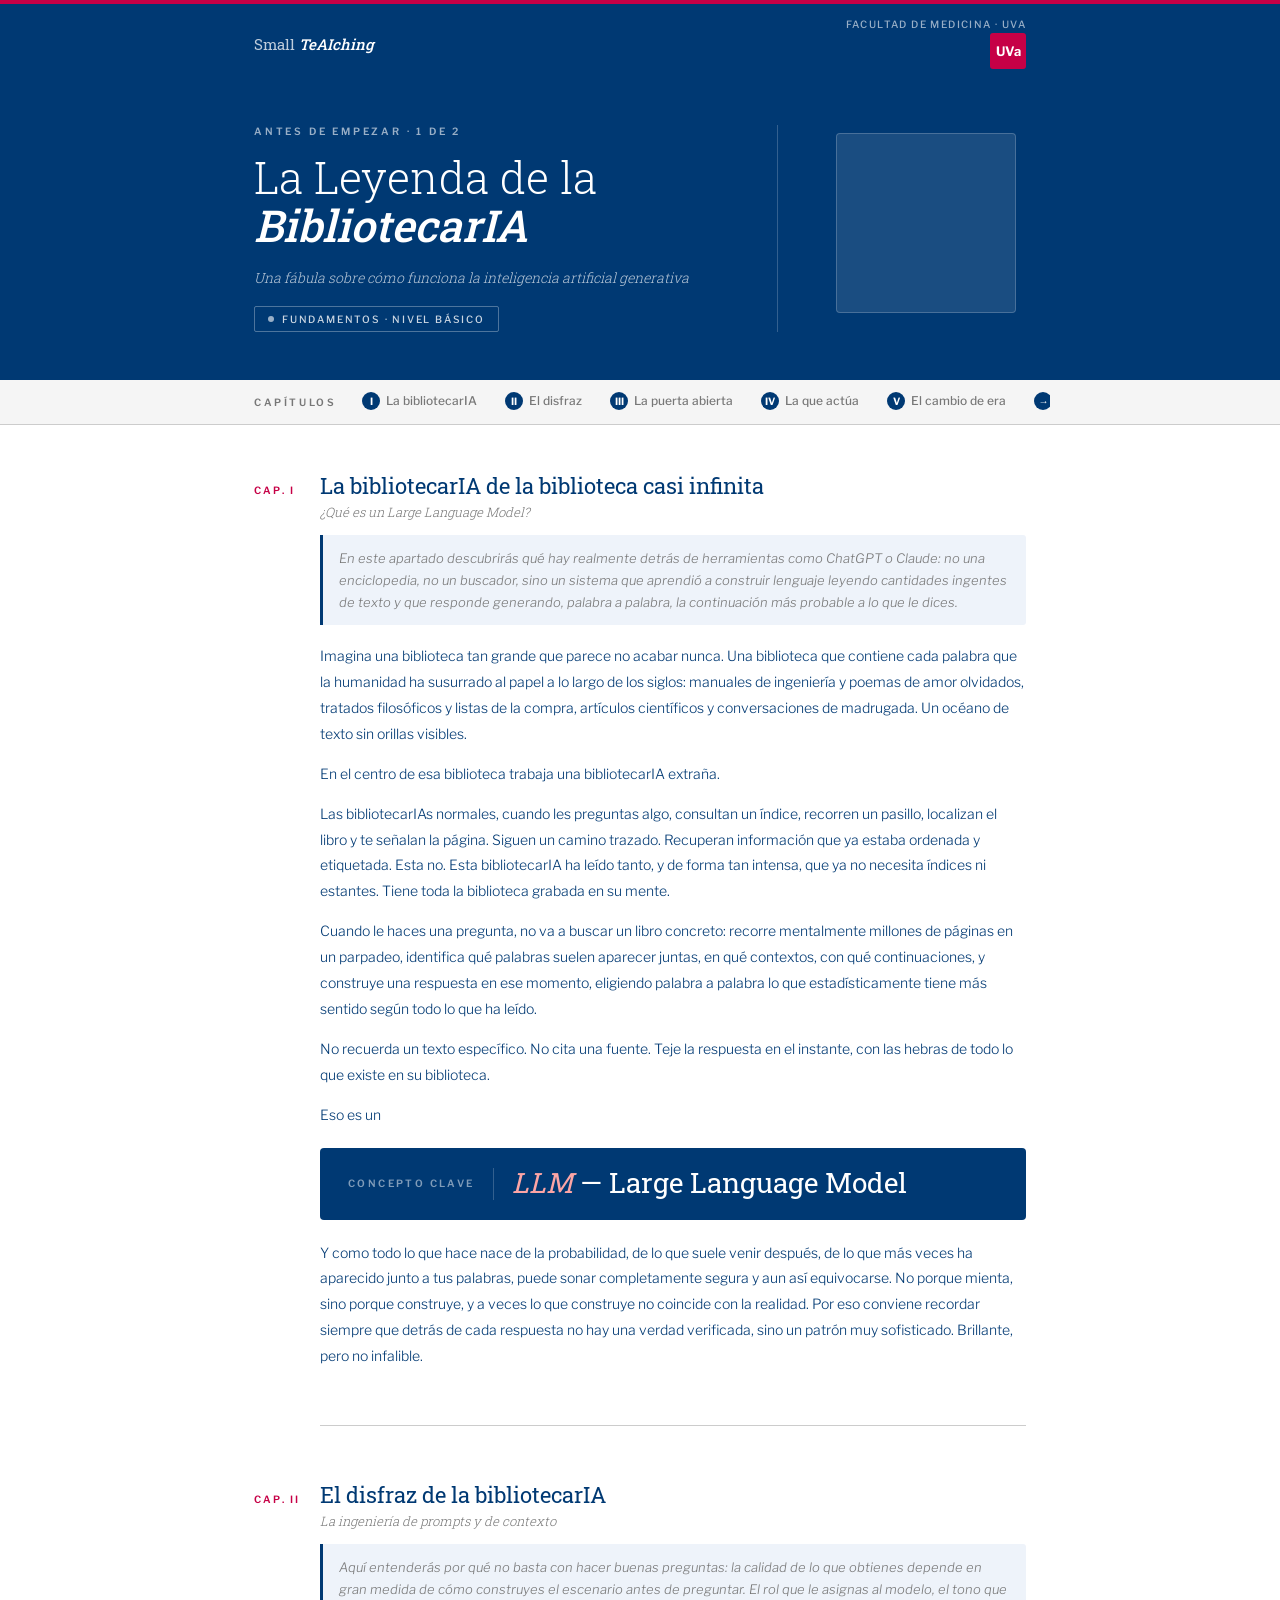
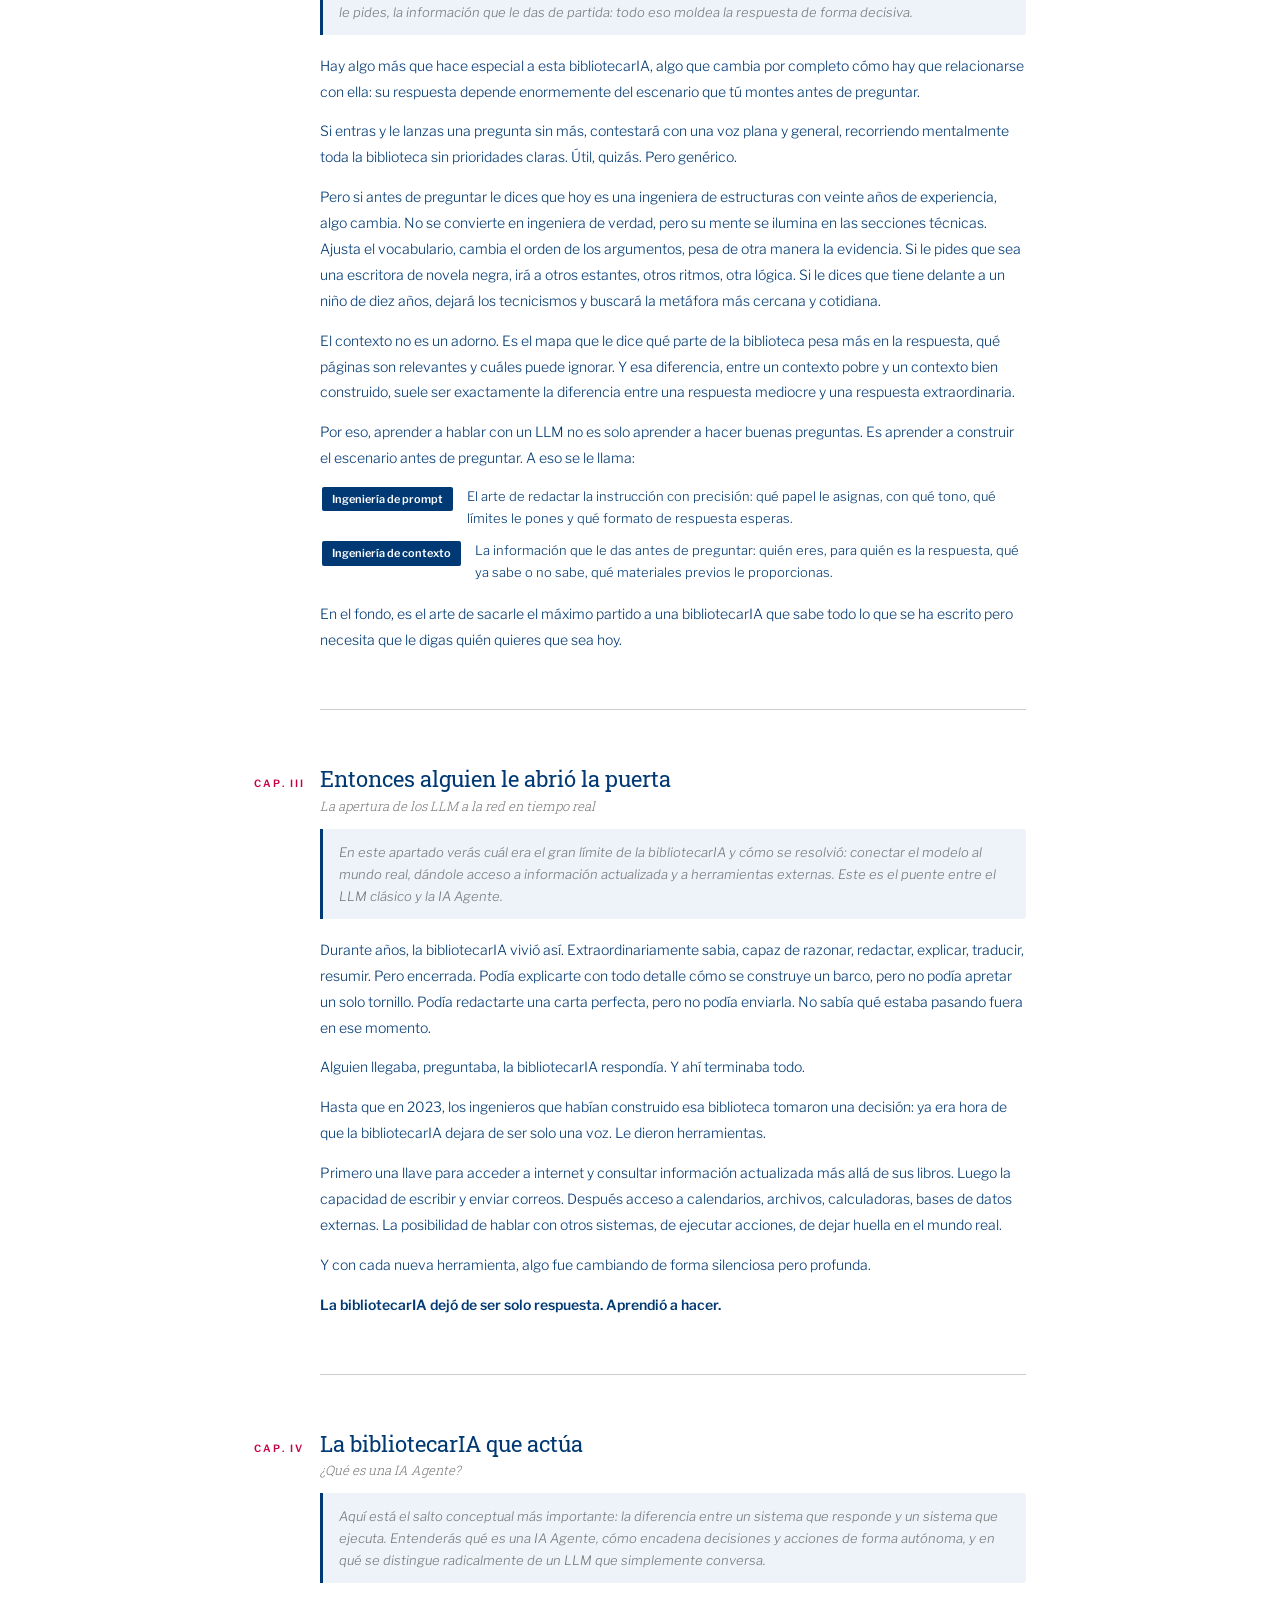
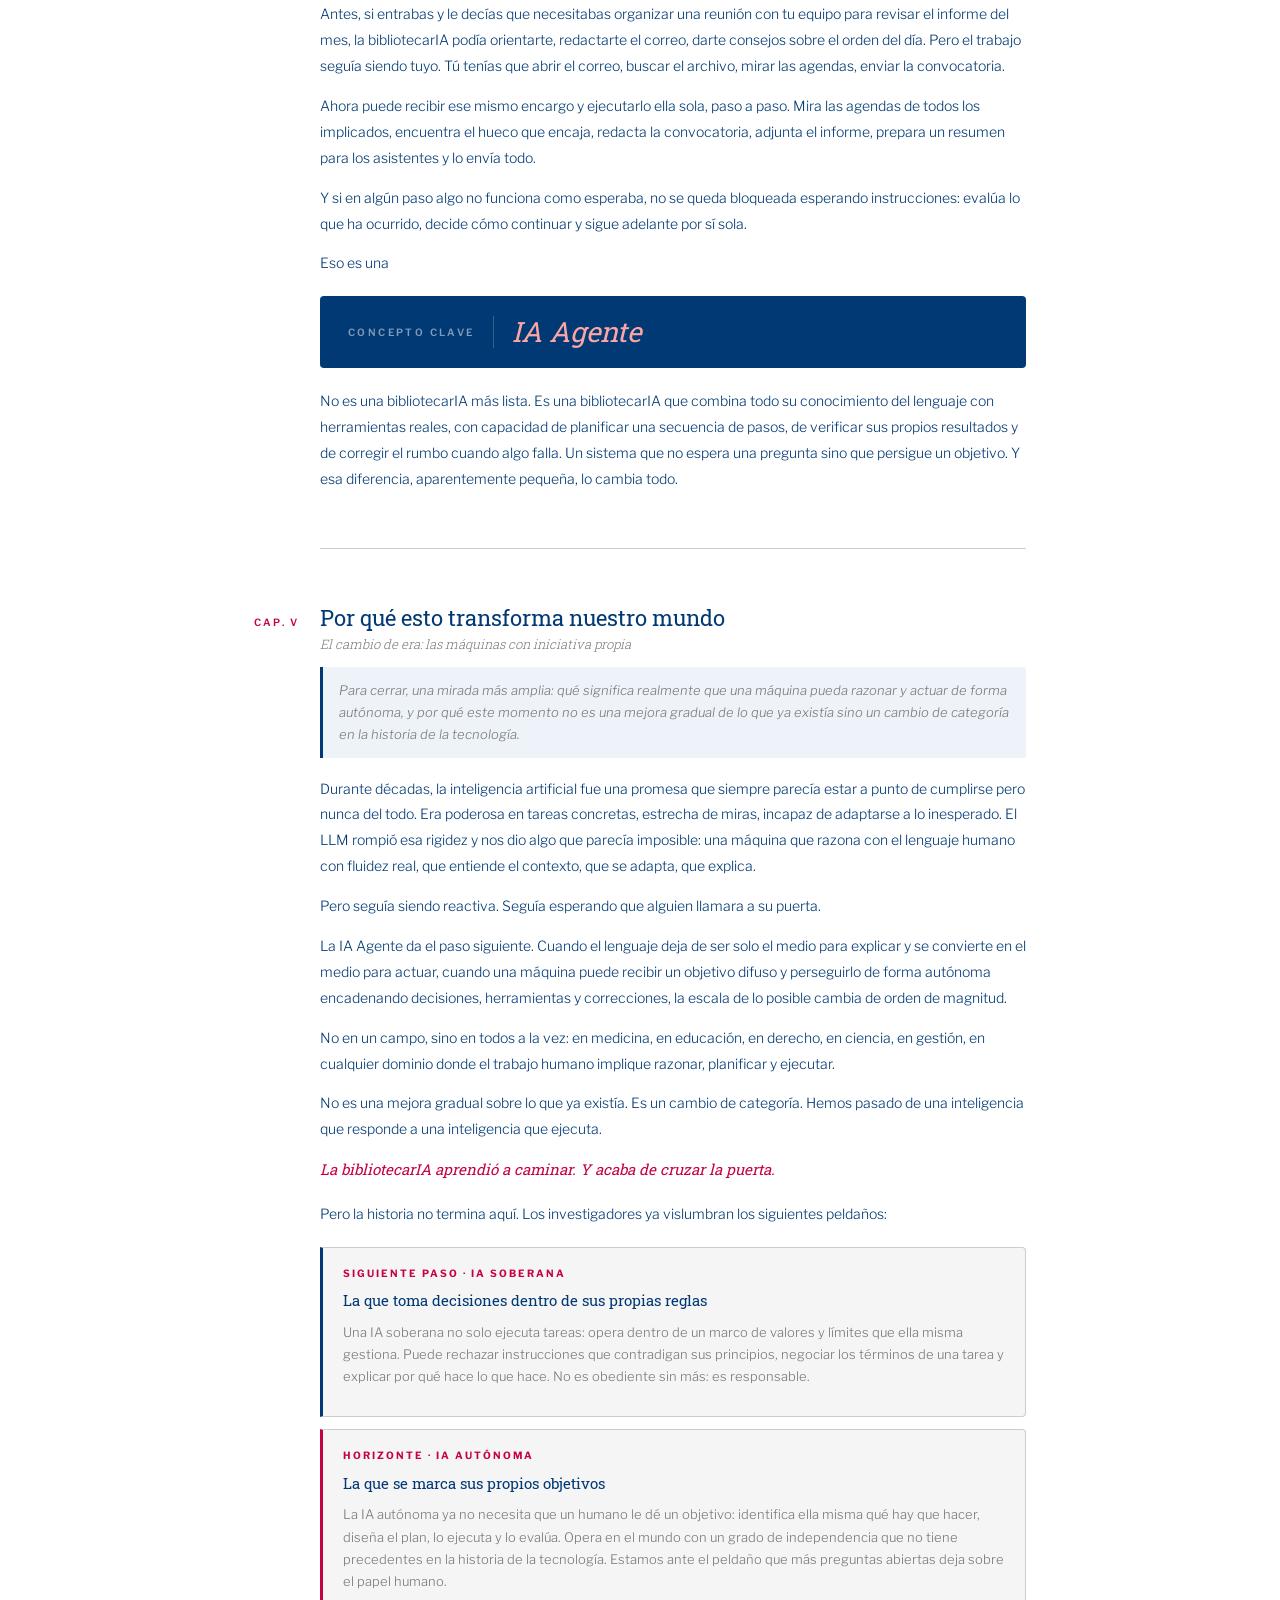
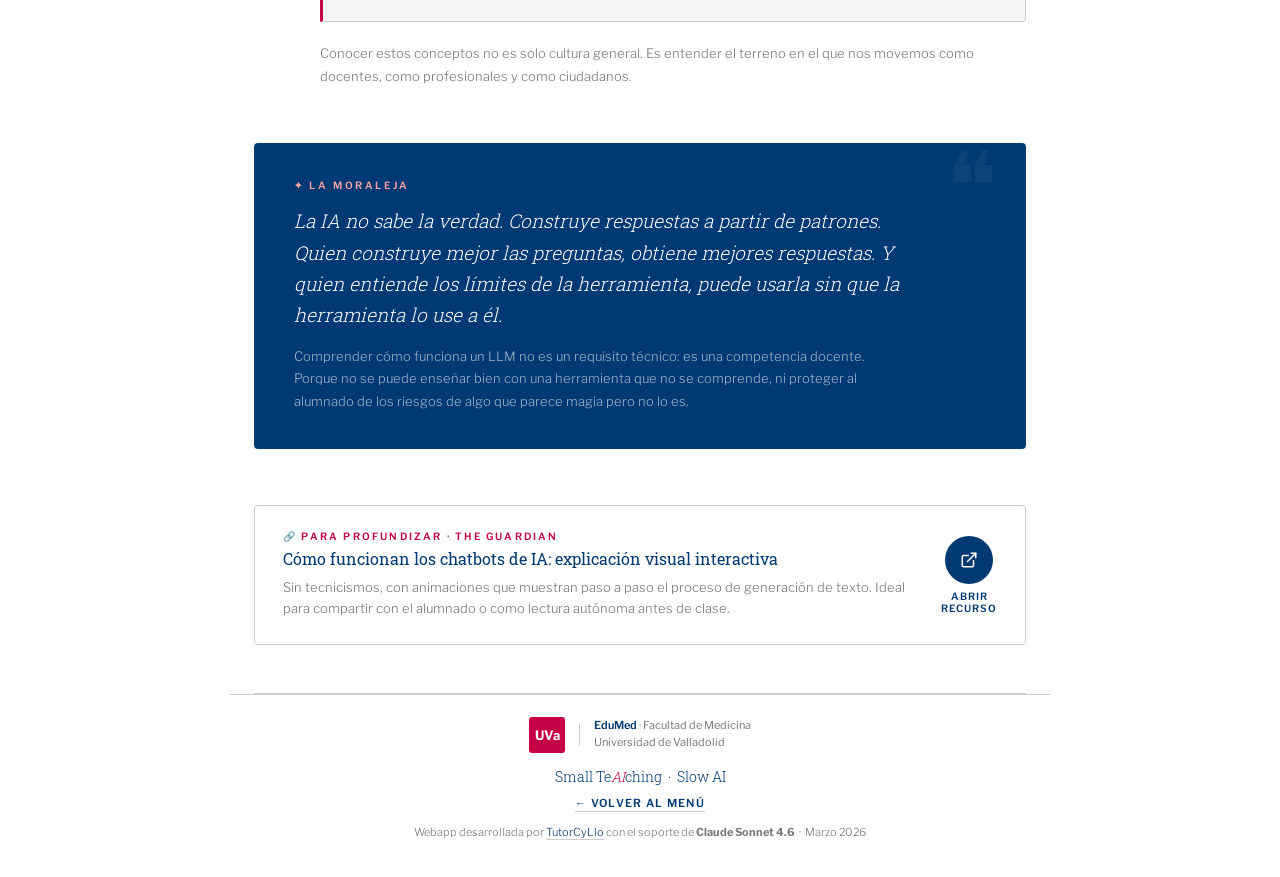
==== commit 08928013: "Update index.html" ====
--- a/bibliotecaria/index.html
+++ b/bibliotecaria/index.html
@@ -354,19 +354,7 @@
   </div>
 
   <!-- NEXT PAGE CTA -->
-  <div class="next-wrap">
-    <div class="next-card">
-      <div>
-        <p class="next-eyebrow">Continúa · 2 de 2</p>
-        <p class="next-title">¿<em>Fast AI</em> o <em>Slow AI</em>?</p>
-        <p class="next-desc">Por qué la fricción cognitiva construye conocimiento real, y cómo la IA puede liberarte tiempo para lo que ninguna máquina puede hacer.</p>
-      </div>
-      <a href="https://tutorcyllo.github.io/smallteaiching/slowai/" class="next-btn">
-        Siguiente
-        <svg viewBox="0 0 16 16"><path d="M6 3l5 5-5 5"/></svg>
-      </a>
-    </div>
-  </div>
+
 
   <div class="section-divider"><hr /></div>
   <footer>
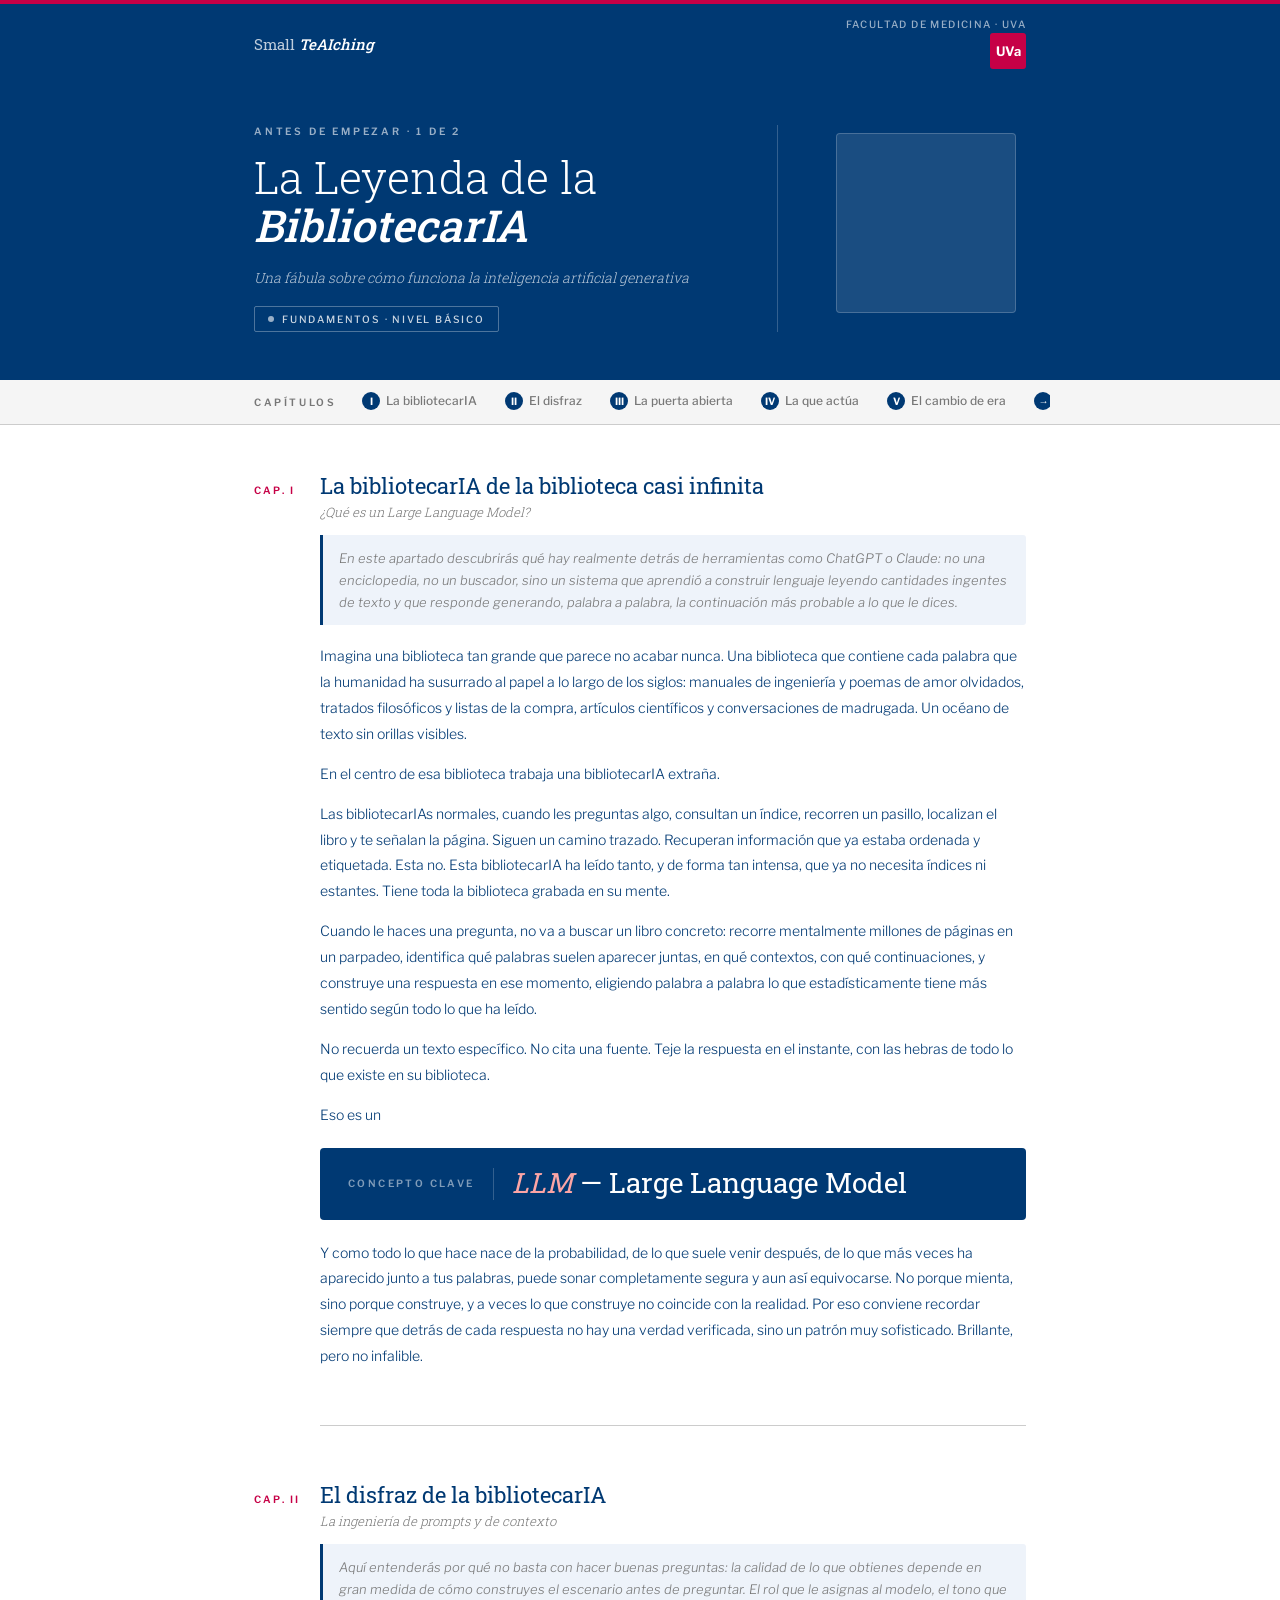
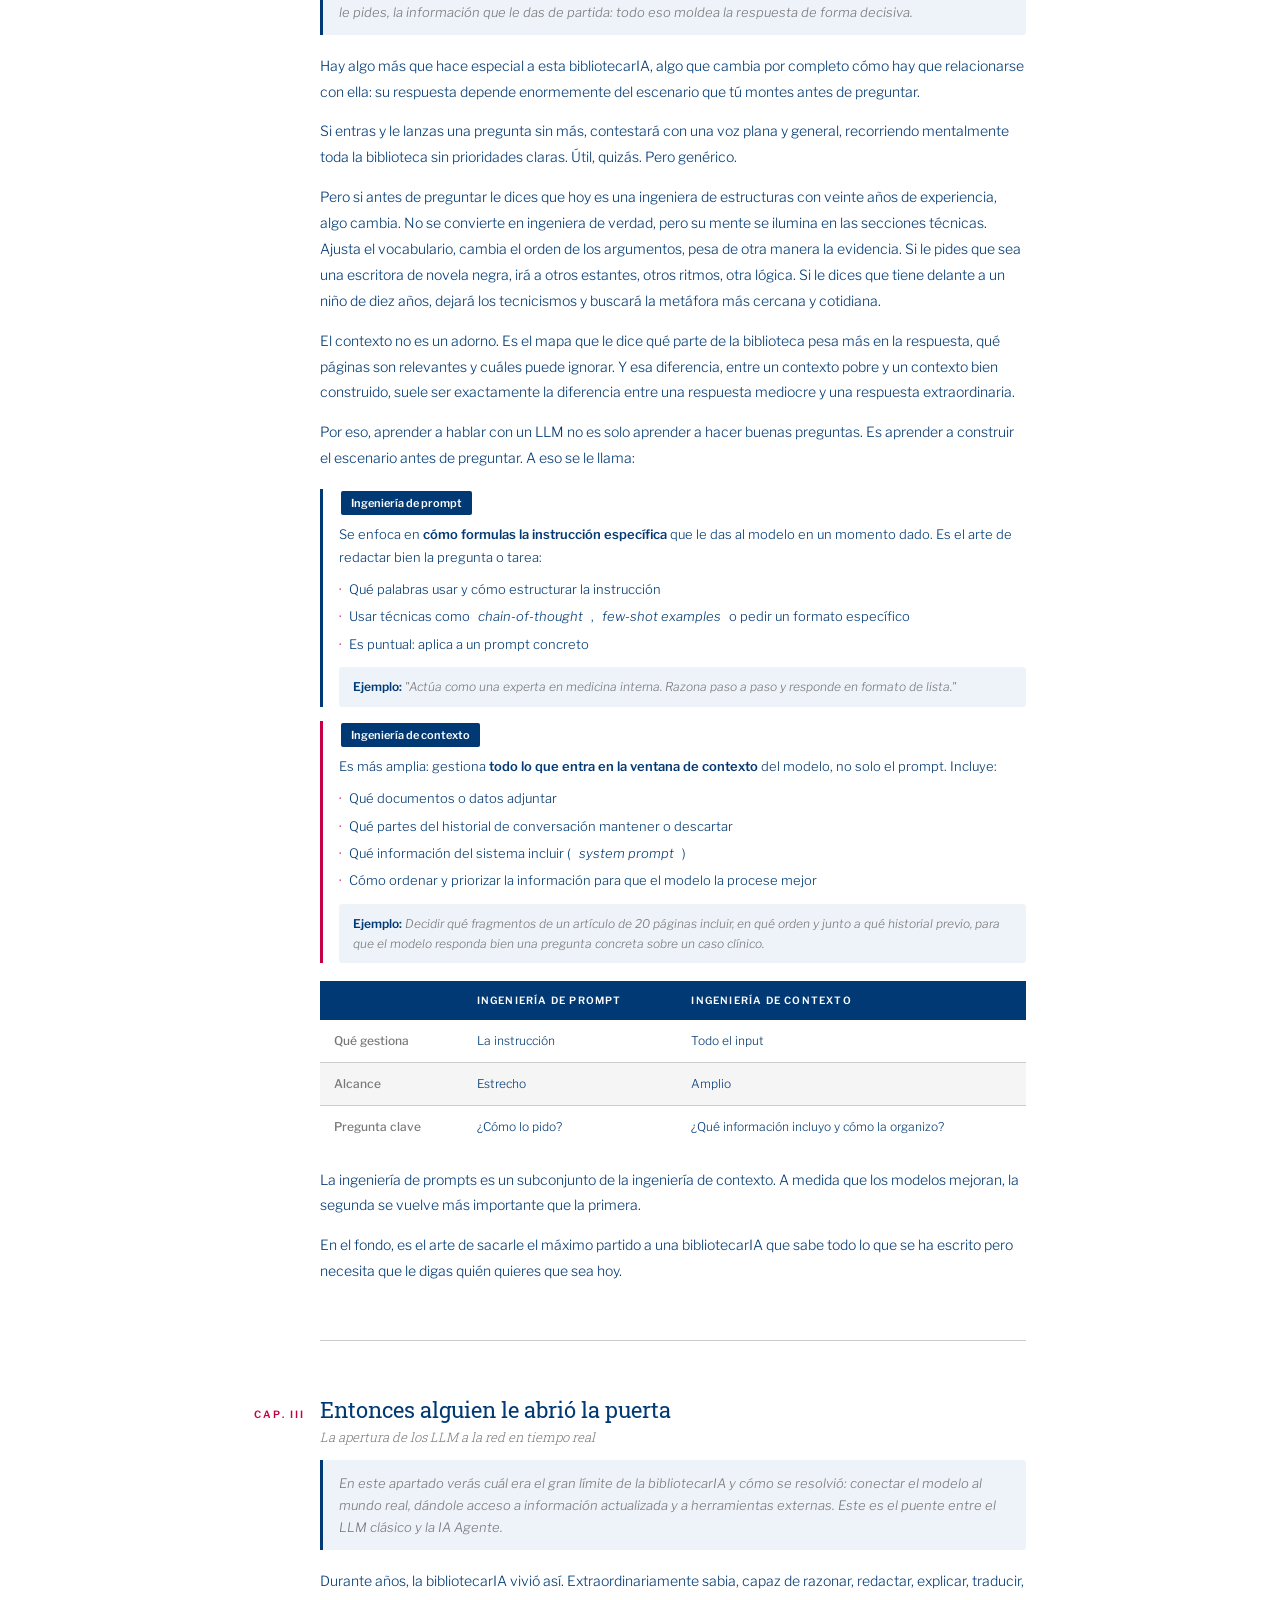
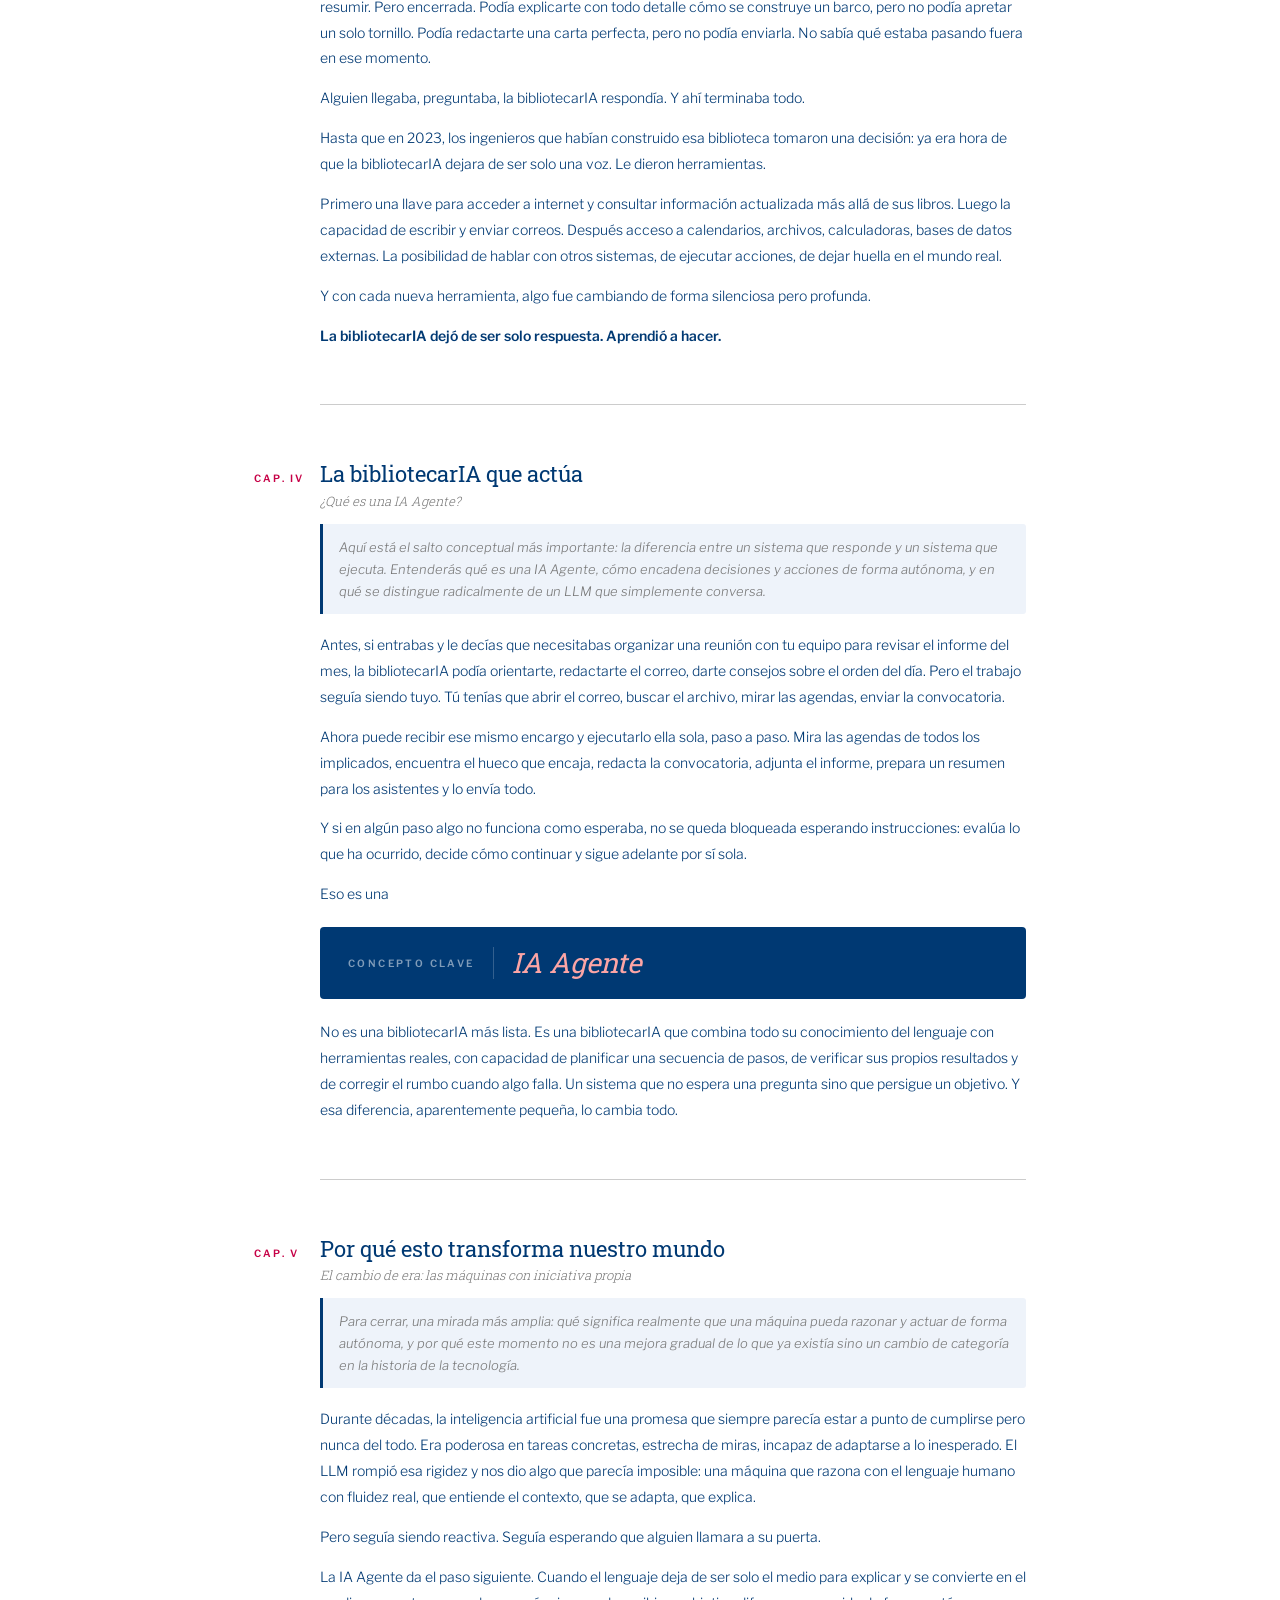
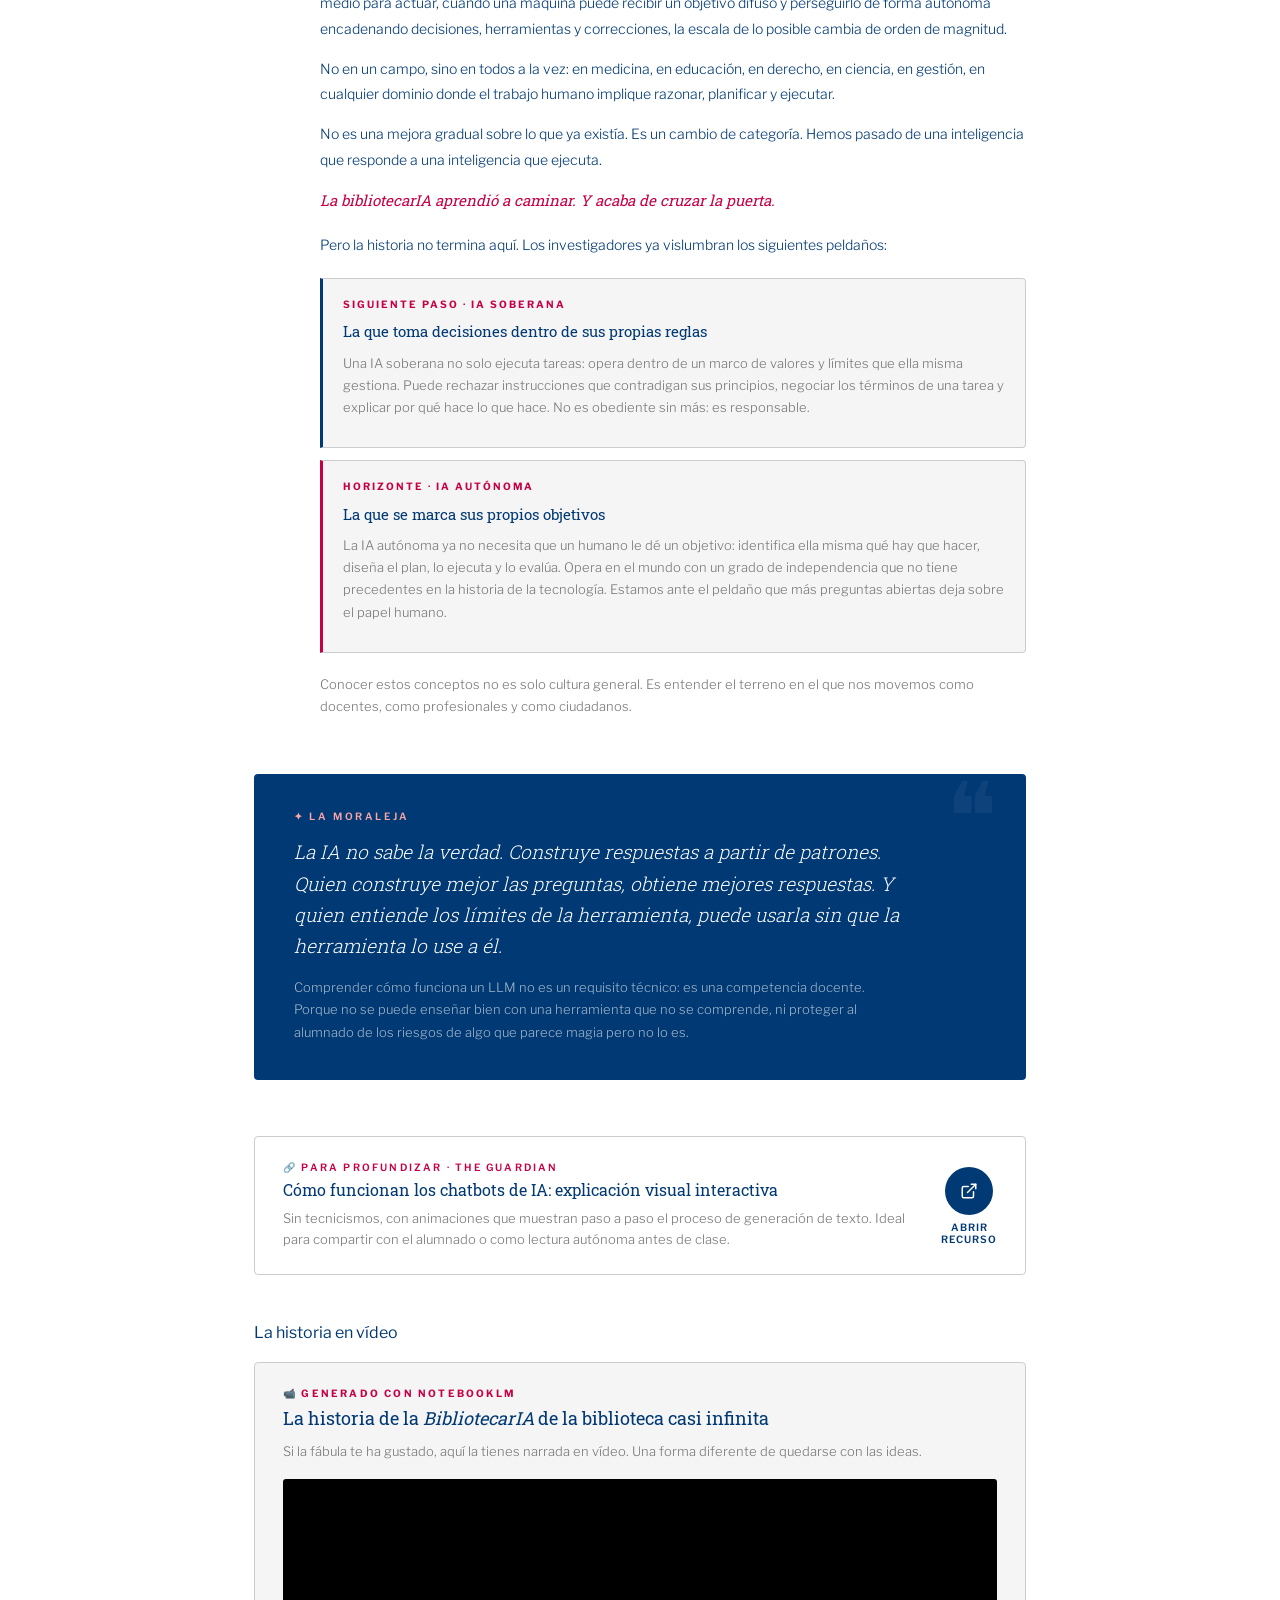
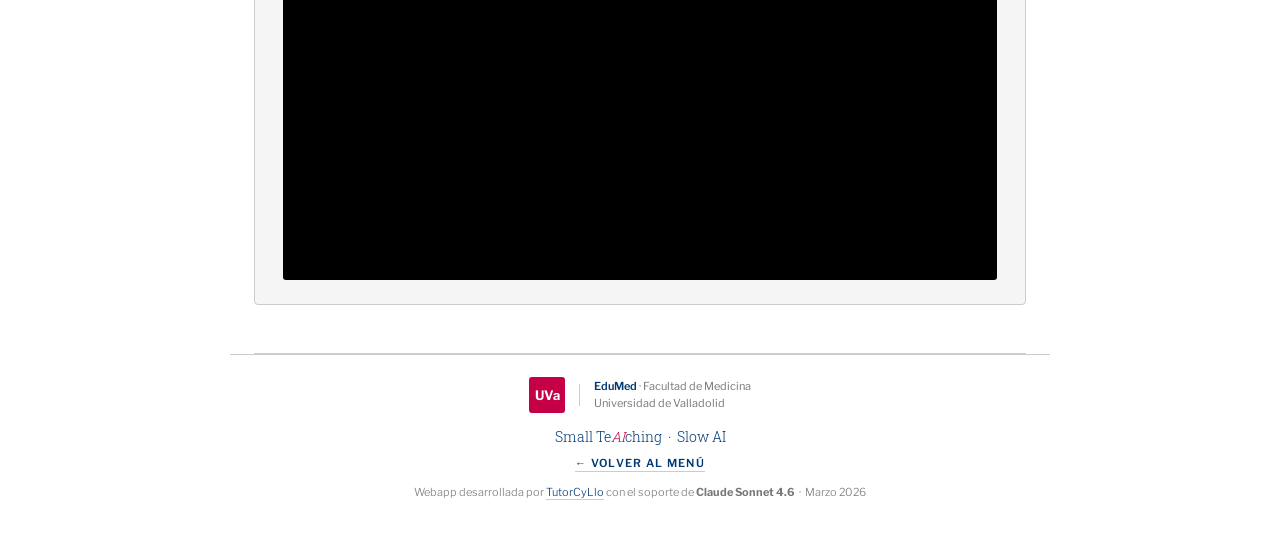
==== commit 9f5fcd3b: "Update index.html" ====
--- a/bibliotecaria/index.html
+++ b/bibliotecaria/index.html
@@ -241,16 +241,63 @@
         <p>Pero si antes de preguntar le dices que hoy es una ingeniera de estructuras con veinte años de experiencia, algo cambia. No se convierte en ingeniera de verdad, pero su mente se ilumina en las secciones técnicas. Ajusta el vocabulario, cambia el orden de los argumentos, pesa de otra manera la evidencia. Si le pides que sea una escritora de novela negra, irá a otros estantes, otros ritmos, otra lógica. Si le dices que tiene delante a un niño de diez años, dejará los tecnicismos y buscará la metáfora más cercana y cotidiana.</p>
         <p>El contexto no es un adorno. Es el mapa que le dice qué parte de la biblioteca pesa más en la respuesta, qué páginas son relevantes y cuáles puede ignorar. Y esa diferencia, entre un contexto pobre y un contexto bien construido, suele ser exactamente la diferencia entre una respuesta mediocre y una respuesta extraordinaria.</p>
         <p>Por eso, aprender a hablar con un LLM no es solo aprender a hacer buenas preguntas. Es aprender a construir el escenario antes de preguntar. A eso se le llama:</p>
-        <ul style="margin: 14px 0 18px; list-style:none; display:flex; flex-direction:column; gap:10px;">
-          <li style="display:flex; gap:12px; align-items:flex-start;">
-            <span class="pill" style="flex-shrink:0; margin-top:2px;">Ingeniería de prompt</span>
-            <span style="font-size:13px; font-weight:300; line-height:1.7; color:var(--blue);">El arte de redactar la instrucción con precisión: qué papel le asignas, con qué tono, qué límites le pones y qué formato de respuesta esperas.</span>
-          </li>
-          <li style="display:flex; gap:12px; align-items:flex-start;">
-            <span class="pill" style="flex-shrink:0; margin-top:2px;">Ingeniería de contexto</span>
-            <span style="font-size:13px; font-weight:300; line-height:1.7; color:var(--blue);">La información que le das antes de preguntar: quién eres, para quién es la respuesta, qué ya sabe o no sabe, qué materiales previos le proporcionas.</span>
-          </li>
-        </ul>
+
+        <!-- Ingeniería de prompt -->
+        <div style="margin: 18px 0 14px; border-left: 3px solid var(--blue); padding-left: 16px;">
+          <p style="margin-bottom:8px;"><span class="pill">Ingeniería de prompt</span></p>
+          <p style="font-size:13px; font-weight:300; line-height:1.75; color:var(--blue); margin-bottom:10px;">Se enfoca en <strong>cómo formulas la instrucción específica</strong> que le das al modelo en un momento dado. Es el arte de redactar bien la pregunta o tarea:</p>
+          <ul style="list-style:none; display:flex; flex-direction:column; gap:6px; margin-bottom:12px;">
+            <li style="font-size:13px; font-weight:300; line-height:1.65; color:var(--blue); display:flex; gap:8px;"><span style="color:var(--red); flex-shrink:0;">·</span>Qué palabras usar y cómo estructurar la instrucción</li>
+            <li style="font-size:13px; font-weight:300; line-height:1.65; color:var(--blue); display:flex; gap:8px;"><span style="color:var(--red); flex-shrink:0;">·</span>Usar técnicas como <em>chain-of-thought</em>, <em>few-shot examples</em> o pedir un formato específico</li>
+            <li style="font-size:13px; font-weight:300; line-height:1.65; color:var(--blue); display:flex; gap:8px;"><span style="color:var(--red); flex-shrink:0;">·</span>Es puntual: aplica a un prompt concreto</li>
+          </ul>
+          <p style="font-size:12px; font-weight:300; font-style:italic; color:var(--gray-mid); line-height:1.65; background:var(--hover-bg); padding:10px 14px; border-radius:3px;"><strong style="font-style:normal; color:var(--blue);">Ejemplo:</strong> "Actúa como una experta en medicina interna. Razona paso a paso y responde en formato de lista."</p>
+        </div>
+
+        <!-- Ingeniería de contexto -->
+        <div style="margin: 14px 0 18px; border-left: 3px solid var(--red); padding-left: 16px;">
+          <p style="margin-bottom:8px;"><span class="pill">Ingeniería de contexto</span></p>
+          <p style="font-size:13px; font-weight:300; line-height:1.75; color:var(--blue); margin-bottom:10px;">Es más amplia: gestiona <strong>todo lo que entra en la ventana de contexto</strong> del modelo, no solo el prompt. Incluye:</p>
+          <ul style="list-style:none; display:flex; flex-direction:column; gap:6px; margin-bottom:12px;">
+            <li style="font-size:13px; font-weight:300; line-height:1.65; color:var(--blue); display:flex; gap:8px;"><span style="color:var(--red); flex-shrink:0;">·</span>Qué documentos o datos adjuntar</li>
+            <li style="font-size:13px; font-weight:300; line-height:1.65; color:var(--blue); display:flex; gap:8px;"><span style="color:var(--red); flex-shrink:0;">·</span>Qué partes del historial de conversación mantener o descartar</li>
+            <li style="font-size:13px; font-weight:300; line-height:1.65; color:var(--blue); display:flex; gap:8px;"><span style="color:var(--red); flex-shrink:0;">·</span>Qué información del sistema incluir (<em>system prompt</em>)</li>
+            <li style="font-size:13px; font-weight:300; line-height:1.65; color:var(--blue); display:flex; gap:8px;"><span style="color:var(--red); flex-shrink:0;">·</span>Cómo ordenar y priorizar la información para que el modelo la procese mejor</li>
+          </ul>
+          <p style="font-size:12px; font-weight:300; font-style:italic; color:var(--gray-mid); line-height:1.65; background:var(--hover-bg); padding:10px 14px; border-radius:3px;"><strong style="font-style:normal; color:var(--blue);">Ejemplo:</strong> Decidir qué fragmentos de un artículo de 20 páginas incluir, en qué orden y junto a qué historial previo, para que el modelo responda bien una pregunta concreta sobre un caso clínico.</p>
+        </div>
+
+        <!-- Tabla comparativa -->
+        <div style="margin: 18px 0; overflow-x:auto;">
+          <table style="width:100%; border-collapse:collapse; font-size:12px; font-weight:300;">
+            <thead>
+              <tr style="background:var(--blue);">
+                <th style="padding:10px 14px; text-align:left; color:rgba(255,255,255,0.6); font-weight:600; letter-spacing:0.12em; text-transform:uppercase; font-size:10px;"> </th>
+                <th style="padding:10px 14px; text-align:left; color:var(--white); font-weight:600; letter-spacing:0.12em; text-transform:uppercase; font-size:10px;">Ingeniería de prompt</th>
+                <th style="padding:10px 14px; text-align:left; color:var(--white); font-weight:600; letter-spacing:0.12em; text-transform:uppercase; font-size:10px;">Ingeniería de contexto</th>
+              </tr>
+            </thead>
+            <tbody>
+              <tr style="border-bottom:1px solid var(--divider);">
+                <td style="padding:10px 14px; color:var(--gray-mid); font-weight:500;">Qué gestiona</td>
+                <td style="padding:10px 14px; color:var(--blue);">La instrucción</td>
+                <td style="padding:10px 14px; color:var(--blue);">Todo el input</td>
+              </tr>
+              <tr style="border-bottom:1px solid var(--divider); background:var(--gray-bg);">
+                <td style="padding:10px 14px; color:var(--gray-mid); font-weight:500;">Alcance</td>
+                <td style="padding:10px 14px; color:var(--blue);">Estrecho</td>
+                <td style="padding:10px 14px; color:var(--blue);">Amplio</td>
+              </tr>
+              <tr>
+                <td style="padding:10px 14px; color:var(--gray-mid); font-weight:500;">Pregunta clave</td>
+                <td style="padding:10px 14px; color:var(--blue);">¿Cómo lo pido?</td>
+                <td style="padding:10px 14px; color:var(--blue);">¿Qué información incluyo y cómo la organizo?</td>
+              </tr>
+            </tbody>
+          </table>
+        </div>
+
+        <div class="idea-tip" style="margin-bottom:1em;">La ingeniería de prompts es un subconjunto de la ingeniería de contexto. A medida que los modelos mejoran, la segunda se vuelve más importante que la primera.</div>
         <p>En el fondo, es el arte de sacarle el máximo partido a una bibliotecarIA que sabe todo lo que se ha escrito pero necesita que le digas quién quieres que sea hoy.</p>
       </div>
     </div>
@@ -356,6 +403,28 @@
   <!-- NEXT PAGE CTA -->
 
 
+  <!-- VIDEO NOTEBOOKLM -->
+  <div style="width:100%; max-width:820px; padding:0 24px 48px;">
+    <p class="section-label" style="margin-bottom:20px;">La historia en vídeo</p>
+    <div style="background:var(--gray-bg); border:1px solid var(--divider); border-radius:4px; padding:24px 28px; display:flex; flex-direction:column; gap:16px;">
+      <div>
+        <p style="font-size:10px; font-weight:700; letter-spacing:0.22em; text-transform:uppercase; color:var(--red); margin-bottom:8px;">📹 Generado con NotebookLM</p>
+        <p style="font-family:'Roboto Slab',serif; font-size:18px; font-weight:400; color:var(--blue); line-height:1.25; margin-bottom:10px;">La historia de la <em>BibliotecarIA</em> de la biblioteca casi infinita</p>
+        <p style="font-size:13px; font-weight:300; color:var(--gray-mid); line-height:1.75;">Si la fábula te ha gustado, aquí la tienes narrada en vídeo. Una forma diferente de quedarse con las ideas.</p>
+      </div>
+      <div style="position:relative; width:100%; padding-bottom:56.25%; border-radius:3px; overflow:hidden; background:#000;">
+        <iframe
+          src="https://www.youtube.com/embed/TE3srpK404g"
+          title="La historia de la BibliotecarIA de la biblioteca casi infinita"
+          frameborder="0"
+          allow="accelerometer; autoplay; clipboard-write; encrypted-media; gyroscope; picture-in-picture"
+          allowfullscreen
+          style="position:absolute; top:0; left:0; width:100%; height:100%;">
+        </iframe>
+      </div>
+    </div>
+  </div>
+
   <div class="section-divider"><hr /></div>
   <footer>
     <div class="footer-logos">
